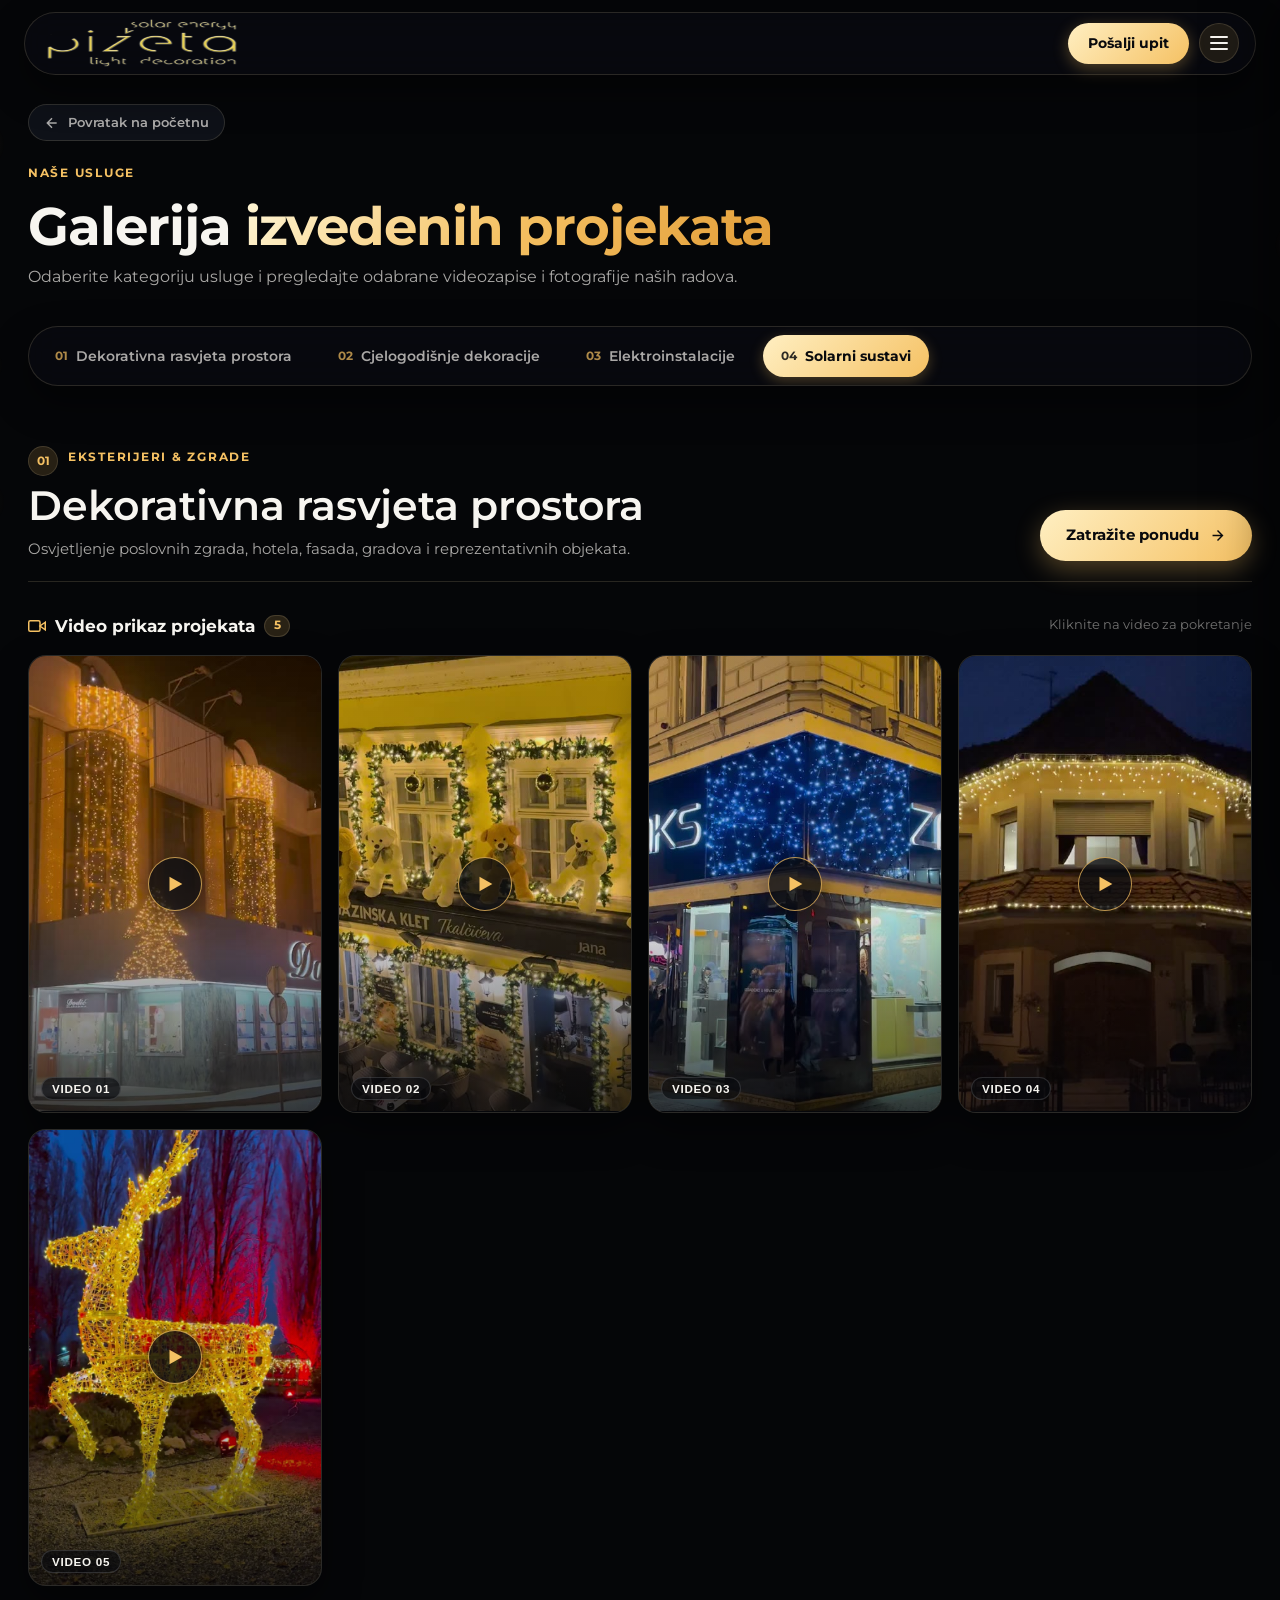
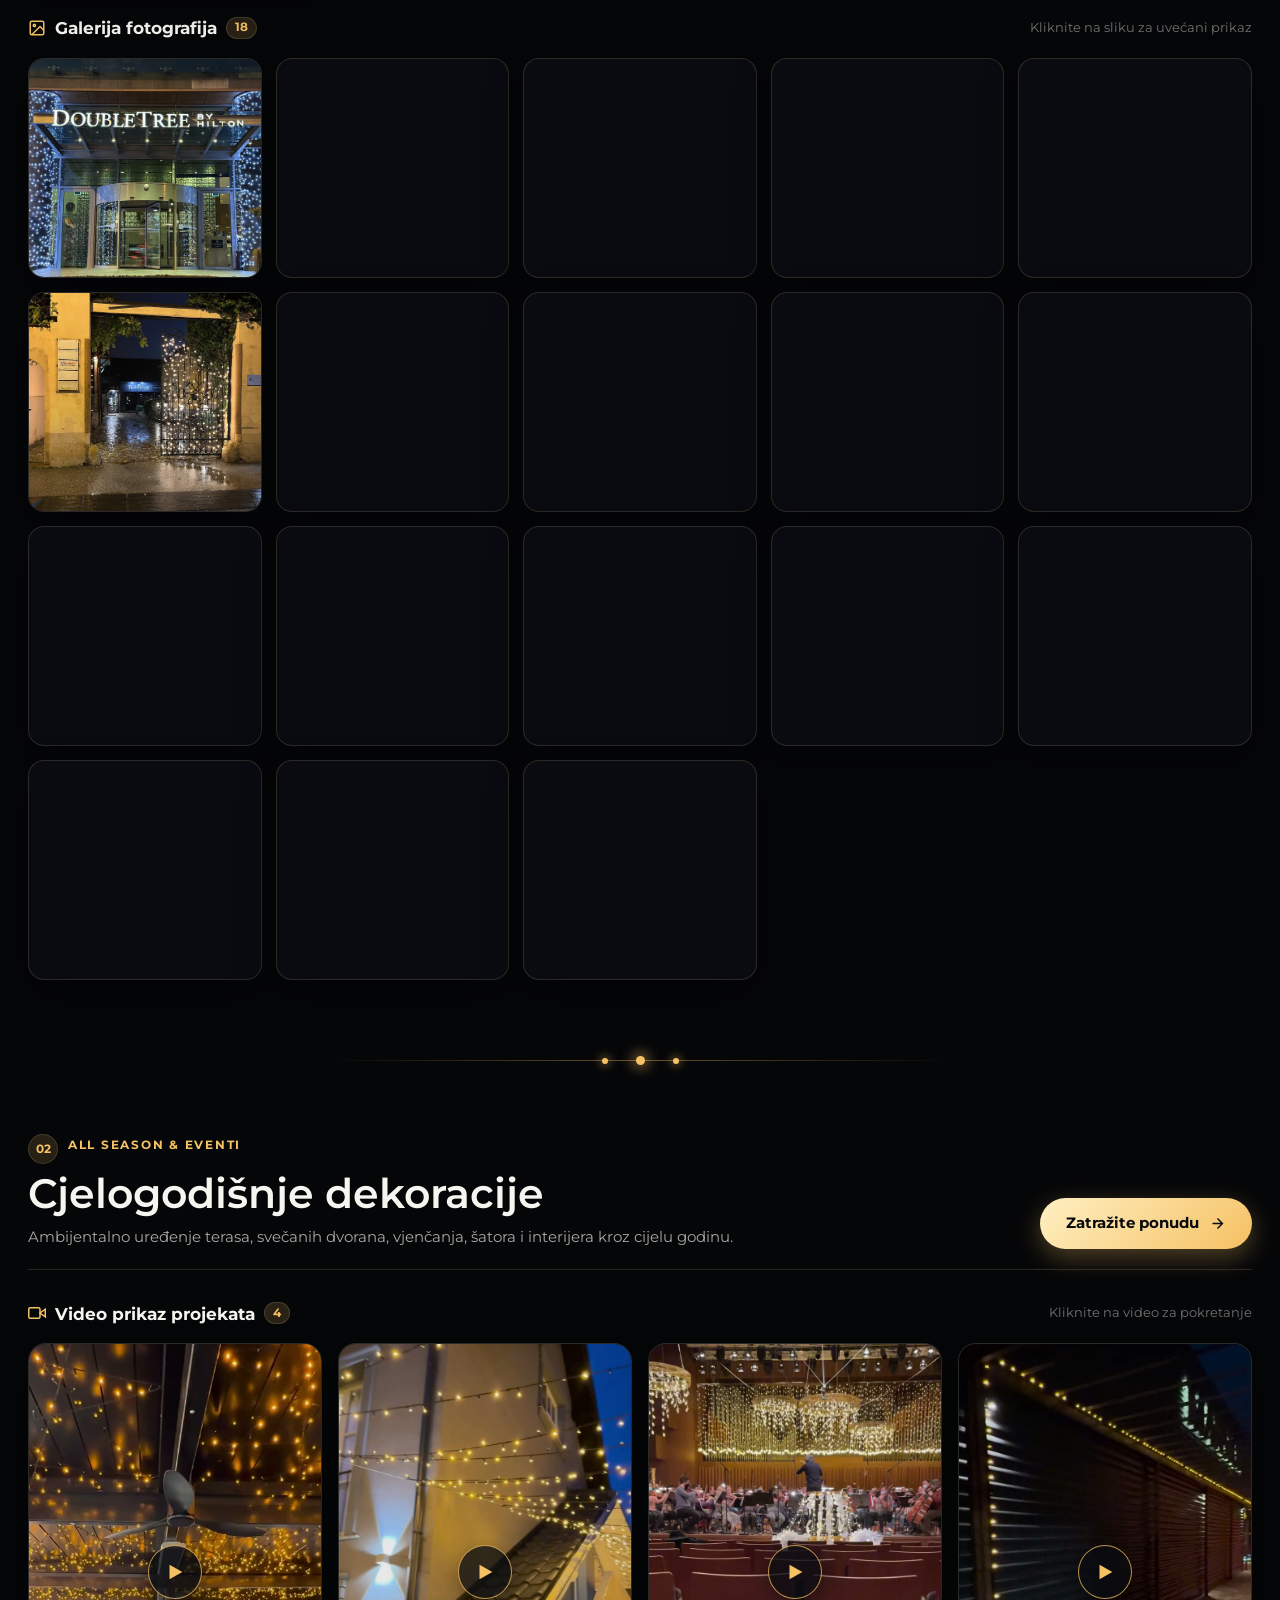
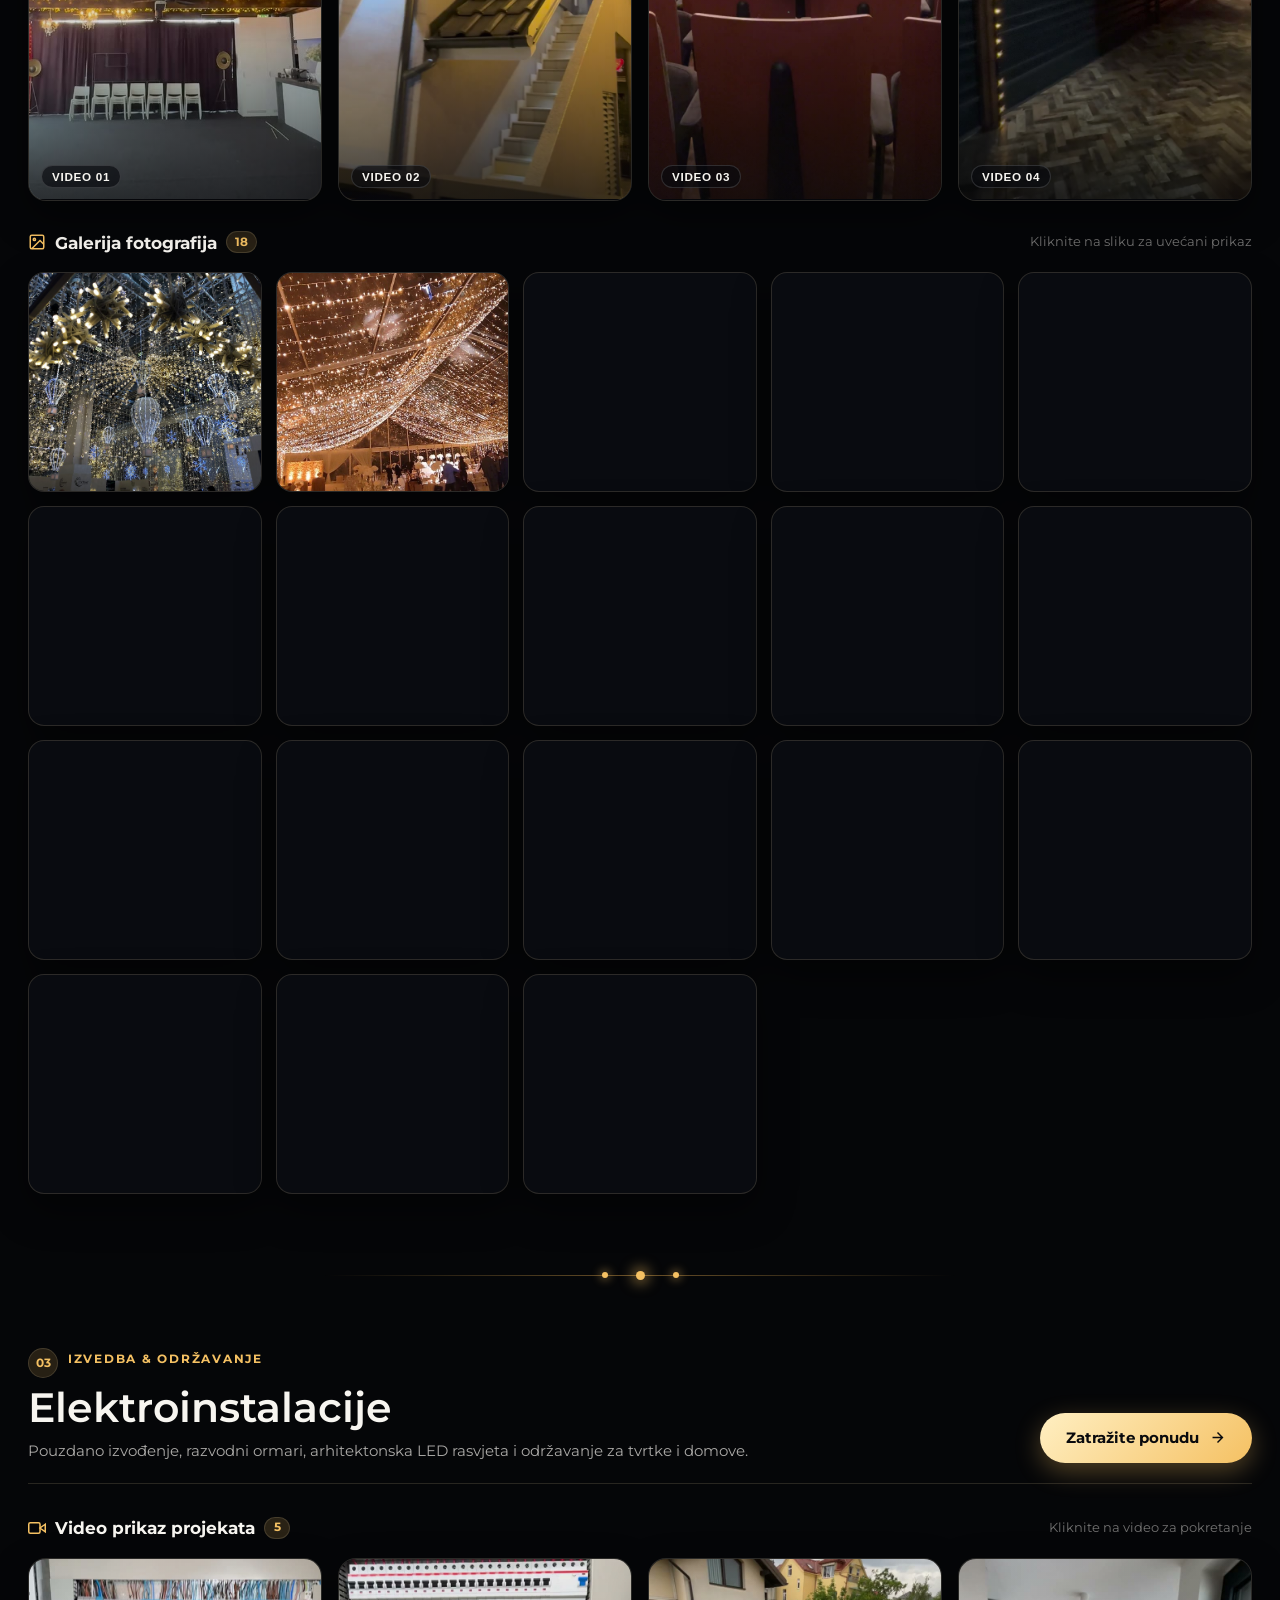
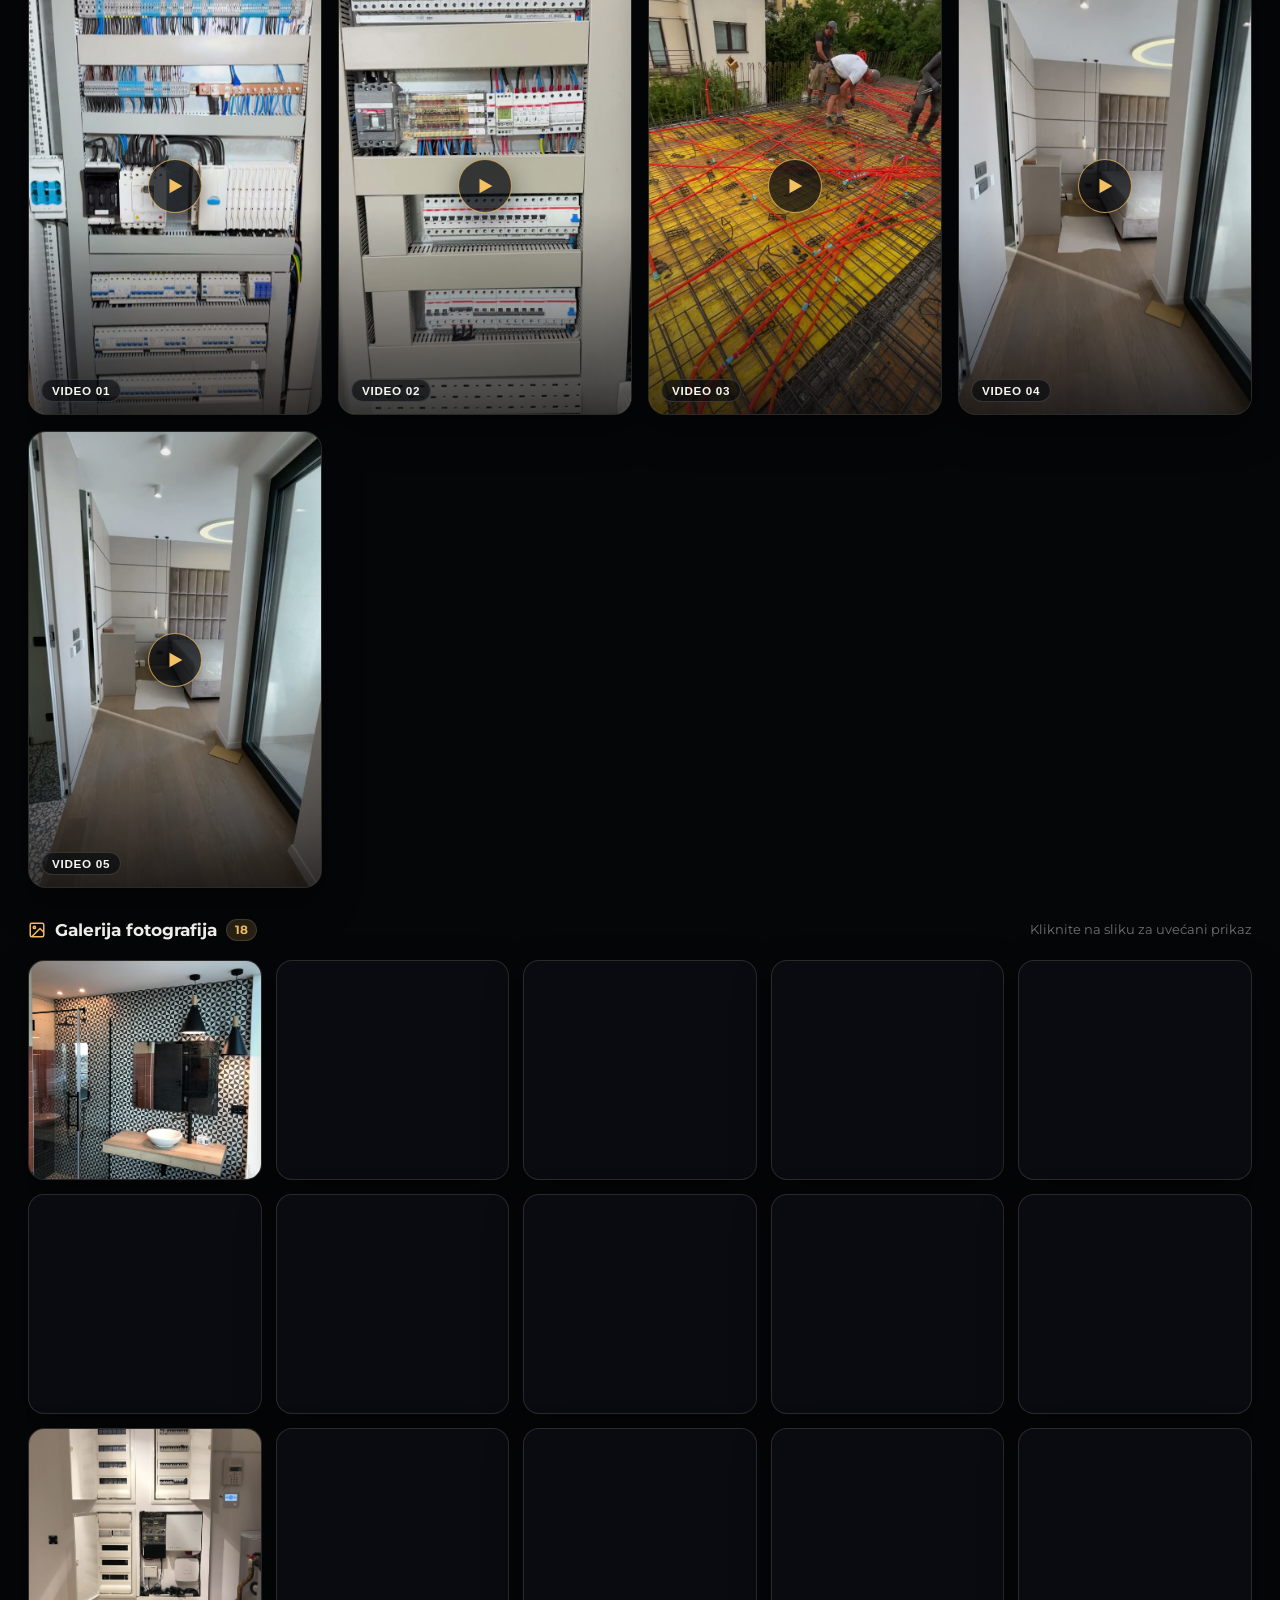
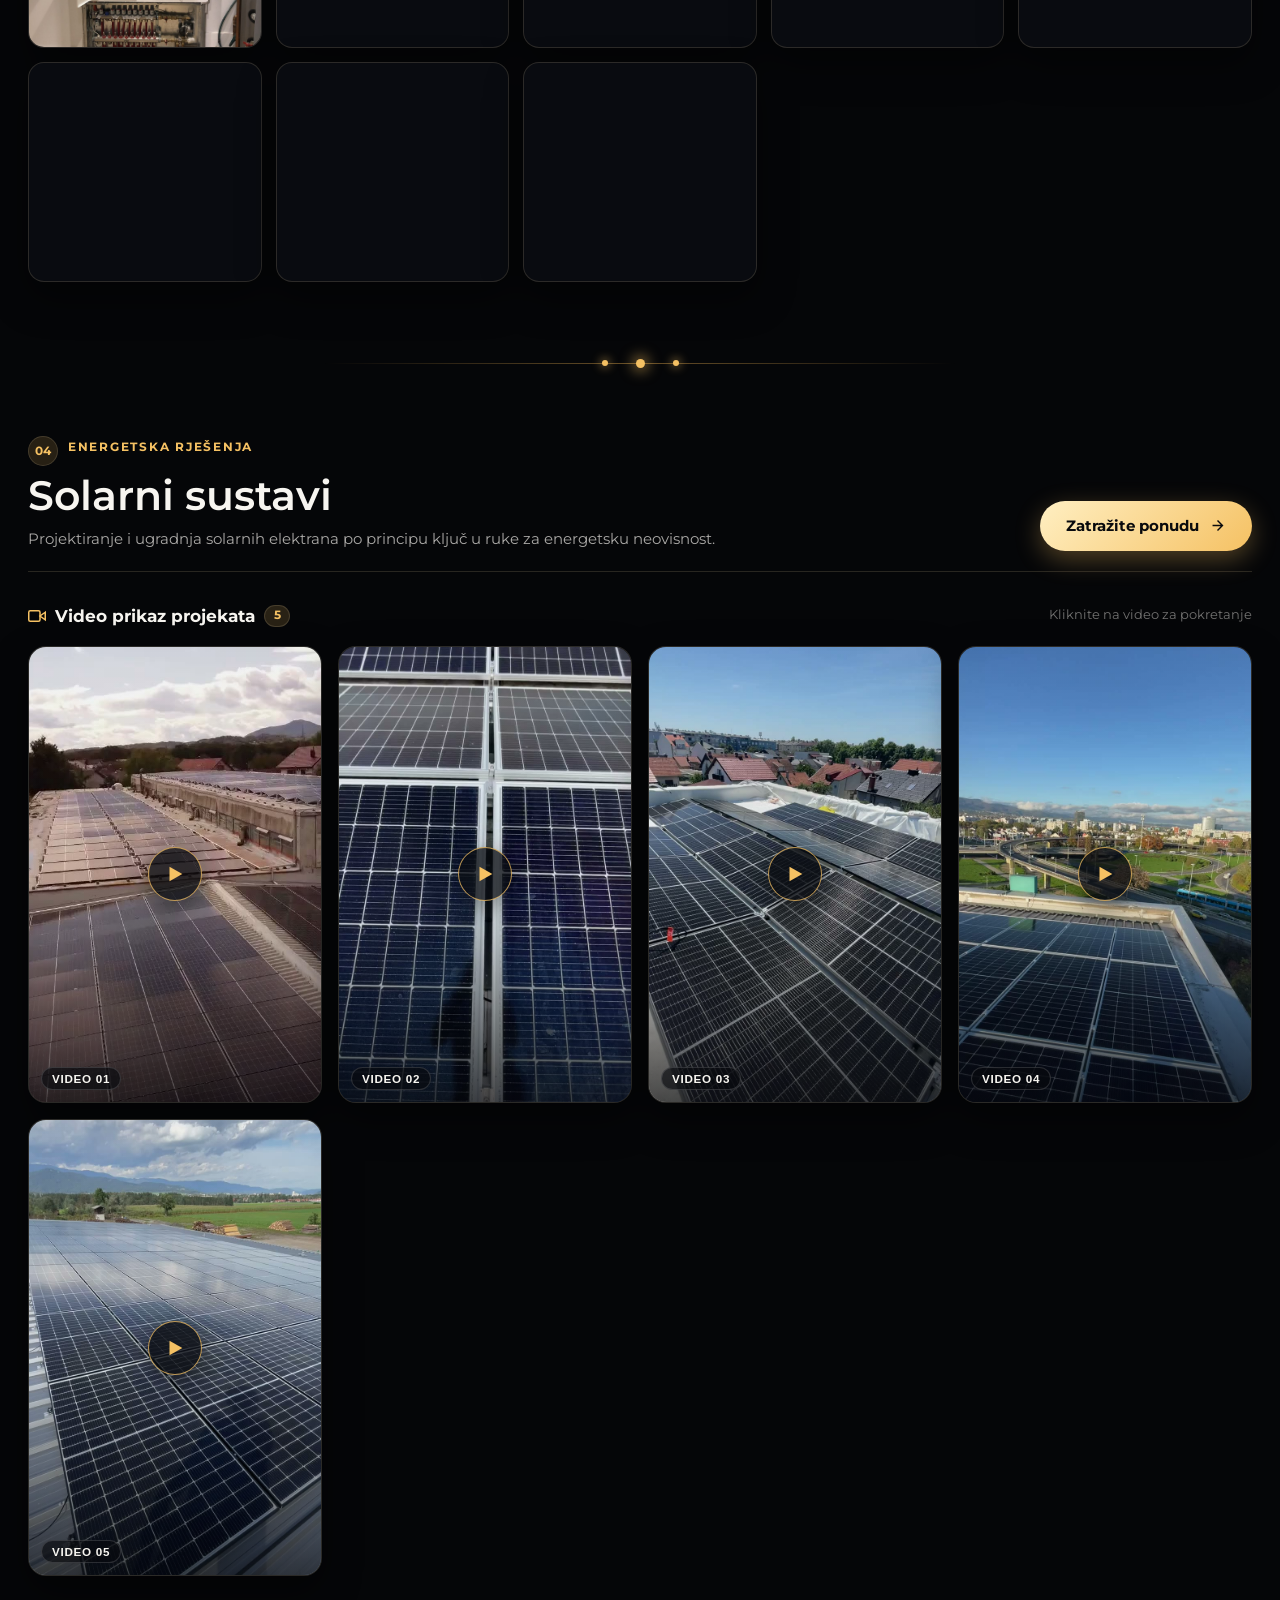
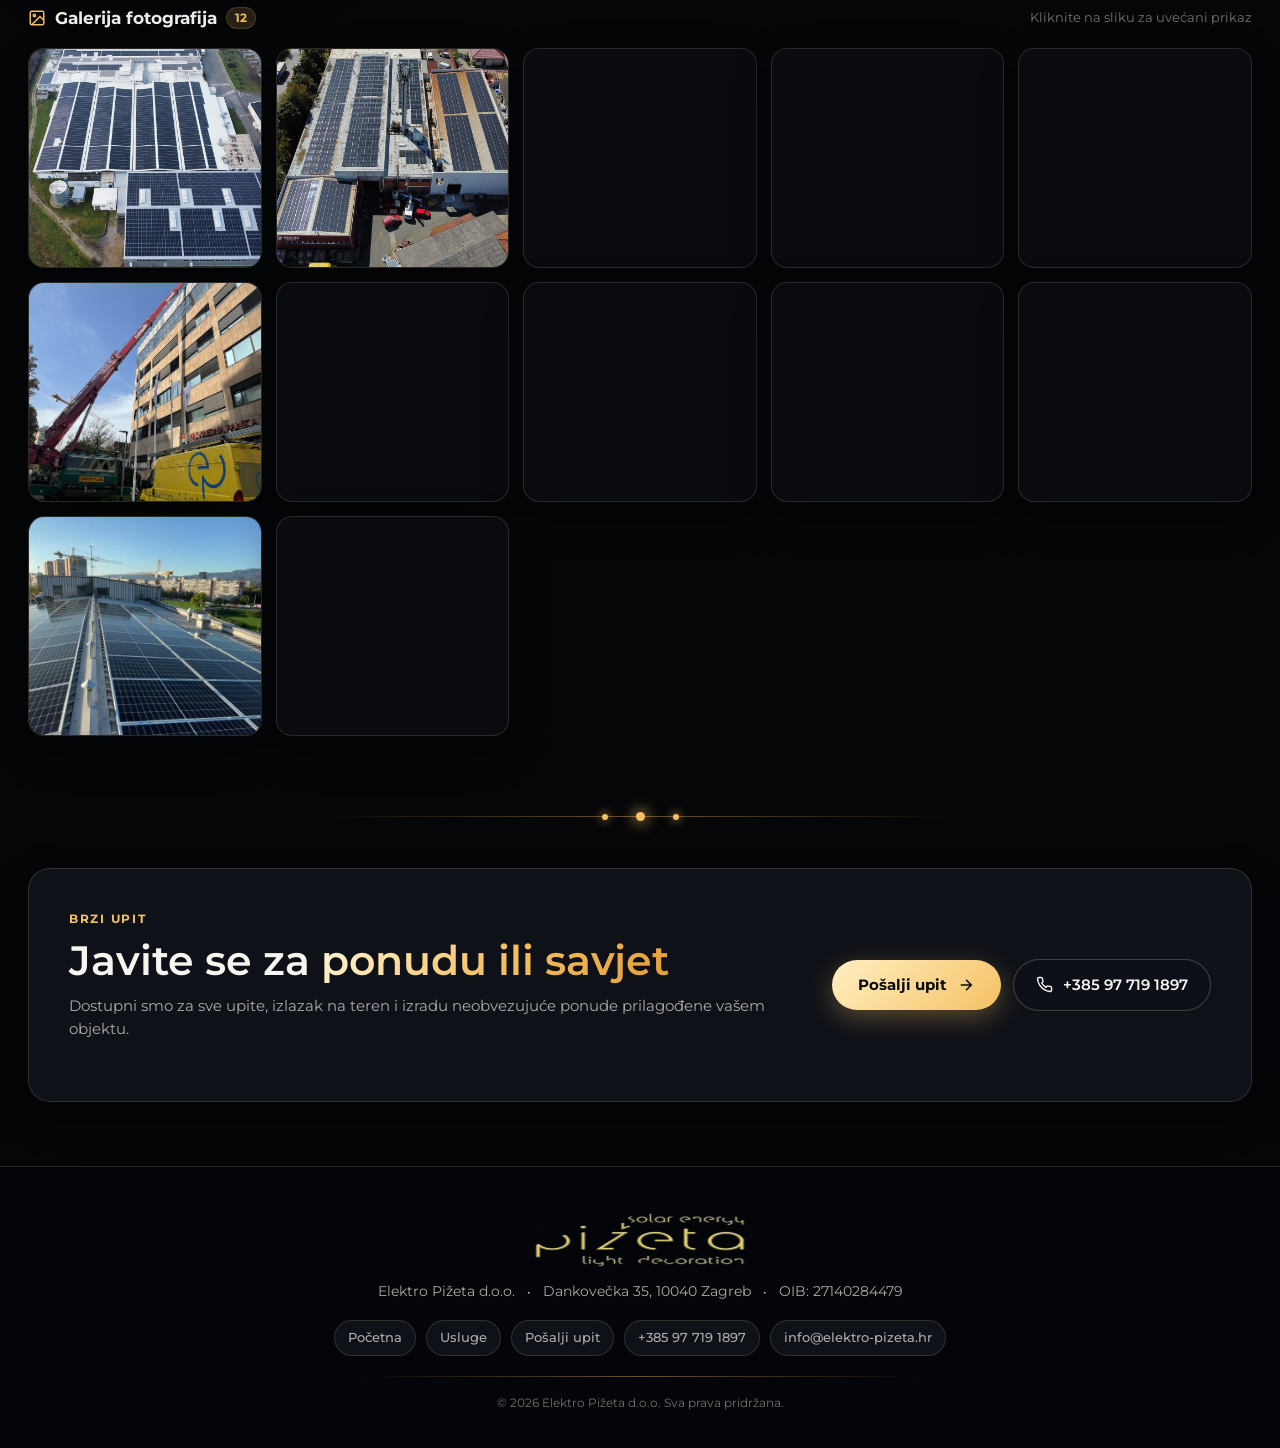
==== usluge.html @ f832dea5 "Add Usluge subpage with curated videos and photo galleries for all 4 service categories" ====
<!DOCTYPE html>
<html lang="hr" data-theme="dark">
<head>
  <meta charset="UTF-8" />
  <meta name="viewport" content="width=device-width, initial-scale=1.0, viewport-fit=cover" />
  <title>Naše usluge i galerija radova — Elektro Pižeta</title>
  <meta name="description" content="Pogledajte galeriju fotografija i videozapisa naših usluga: dekorativna rasvjeta prostora, cjelogodišnje dekoracije, elektroinstalacije i solarni sustavi." />
  <link rel="icon" type="image/png" href="assets/images/favicon.png" />

  <!-- Google Fonts: Montserrat -->
  <link rel="preconnect" href="https://fonts.googleapis.com" />
  <link rel="preconnect" href="https://fonts.gstatic.com" crossorigin />
  <link href="https://fonts.googleapis.com/css2?family=Montserrat:ital,wght@0,300..800;1,300..800&display=swap" rel="stylesheet" />

  <script>
    (function () {
      try {
        var savedTheme = localStorage.getItem('ep_theme');
        if (savedTheme === 'light' || savedTheme === 'dark') {
          document.documentElement.setAttribute('data-theme', savedTheme);
        }
        var savedLang = localStorage.getItem('ep_lang');
        if (savedLang === 'en' || savedLang === 'hr') {
          document.documentElement.setAttribute('lang', savedLang);
        }
      } catch (e) {}
    })();
  </script>

  <link rel="stylesheet" href="styles.css" />
</head>
<body class="subpage-usluge">
  <canvas id="ambient-lights-canvas" aria-hidden="true"></canvas>

  <!-- Navigation Header -->
  <header class="site-header" id="top">
    <div class="header-inner">
      <a href="index.html" class="brand-logo" aria-label="Elektro Pižeta Početna">
        <img src="assets/images/logo-light.png" alt="Elektro Pižeta" decoding="async" />
      </a>

      <div class="header-actions">
        <a href="index.html#upit" class="nav-cta" data-i18n="nav.cta">Pošalji upit</a>

        <button
          type="button"
          class="hamburger-btn"
          id="hamburger-btn"
          aria-label="Otvori izbornik"
          aria-expanded="false"
          aria-controls="nav-drawer"
        >
          <span class="hamburger-box">
            <span class="hamburger-line line-1"></span>
            <span class="hamburger-line line-2"></span>
            <span class="hamburger-line line-3"></span>
          </span>
        </button>
      </div>
    </div>
  </header>

  <!-- Hamburger Izbornik -->
  <div class="nav-drawer-backdrop" id="nav-drawer-backdrop" hidden></div>
  <aside class="nav-drawer" id="nav-drawer" aria-label="Glavni izbornik" aria-hidden="true">
    <div class="nav-drawer-header">
      <a href="index.html" class="brand-logo" data-close-drawer>
        <img src="assets/images/logo-light.png" alt="Elektro Pižeta" decoding="async" />
      </a>
      <button type="button" class="nav-drawer-close" id="nav-drawer-close" aria-label="Zatvori izbornik">
        <svg width="20" height="20" viewBox="0 0 24 24" fill="none" stroke="currentColor" stroke-width="2.2">
          <line x1="18" y1="6" x2="6" y2="18" />
          <line x1="6" y1="6" x2="18" y2="18" />
        </svg>
      </button>
    </div>

    <div class="nav-drawer-body">
      <div class="drawer-settings-group">
        <div class="drawer-setting-row">
          <span class="drawer-setting-label" data-i18n="drawer.theme">Tema</span>
          <div class="drawer-segmented" id="drawer-theme-switch" role="group" aria-label="Odabir teme">
            <button type="button" class="seg-btn" data-mode="dark" data-i18n="drawer.dark">Tamni</button>
            <button type="button" class="seg-btn" data-mode="light" data-i18n="drawer.light">Svijetli</button>
          </div>
        </div>

        <div class="drawer-setting-row">
          <span class="drawer-setting-label" data-i18n="drawer.lang">Jezik</span>
          <div class="drawer-segmented" id="drawer-lang-switch" role="group" aria-label="Odabir jezika">
            <button type="button" class="seg-btn active" data-lang-btn="hr">HR</button>
            <button type="button" class="seg-btn" data-lang-btn="en">EN</button>
          </div>
        </div>
      </div>

      <div class="drawer-section">
        <span class="drawer-eyebrow" data-i18n="drawer.sections">Sekcije</span>
        <nav class="drawer-nav-list" aria-label="Izbornik sekcija">
          <a href="index.html" class="drawer-nav-item" data-close-drawer>
            <span data-i18n="nav.home">Početna</span>
            <svg width="16" height="16" viewBox="0 0 24 24" fill="none" stroke="currentColor" stroke-width="2"><path d="M9 18l6-6-6-6"/></svg>
          </a>
          <a href="#dekorativna" class="drawer-nav-item" data-close-drawer>
            <span data-i18n="s1.title">Dekorativna rasvjeta prostora</span>
            <svg width="16" height="16" viewBox="0 0 24 24" fill="none" stroke="currentColor" stroke-width="2"><path d="M9 18l6-6-6-6"/></svg>
          </a>
          <a href="#cjelogodisnje" class="drawer-nav-item" data-close-drawer>
            <span data-i18n="s3.title">Cjelogodišnje dekoracije</span>
            <svg width="16" height="16" viewBox="0 0 24 24" fill="none" stroke="currentColor" stroke-width="2"><path d="M9 18l6-6-6-6"/></svg>
          </a>
          <a href="#elektroinstalacije" class="drawer-nav-item" data-close-drawer>
            <span data-i18n="s4.title">Elektroinstalacije</span>
            <svg width="16" height="16" viewBox="0 0 24 24" fill="none" stroke="currentColor" stroke-width="2"><path d="M9 18l6-6-6-6"/></svg>
          </a>
          <a href="#solari" class="drawer-nav-item" data-close-drawer>
            <span data-i18n="s5.title">Solarni sustavi</span>
            <svg width="16" height="16" viewBox="0 0 24 24" fill="none" stroke="currentColor" stroke-width="2"><path d="M9 18l6-6-6-6"/></svg>
          </a>
          <a href="index.html#kontakt" class="drawer-nav-item" data-close-drawer>
            <span data-i18n="nav.contact">Kontakt</span>
            <svg width="16" height="16" viewBox="0 0 24 24" fill="none" stroke="currentColor" stroke-width="2"><path d="M9 18l6-6-6-6"/></svg>
          </a>
          <a href="index.html#upit" class="drawer-nav-item drawer-nav-highlight" data-close-drawer>
            <span data-i18n="nav.cta">Pošalji upit</span>
            <svg width="16" height="16" viewBox="0 0 24 24" fill="none" stroke="currentColor" stroke-width="2"><path d="M5 12h14M12 5l7 7-7 7"/></svg>
          </a>
        </nav>
      </div>

      <div class="drawer-section drawer-contact-block">
        <span class="drawer-eyebrow" data-i18n="nav.contact">Kontakt</span>
        <a href="tel:+385977191897" class="drawer-contact-link">
          <svg width="17" height="17" viewBox="0 0 24 24" fill="none" stroke="currentColor" stroke-width="2">
            <path d="M22 16.92v3a2 2 0 0 1-2.18 2 19.79 19.79 0 0 1-8.63-3.07 19.5 19.5 0 0 1-6-6 19.79 19.79 0 0 1-3.07-8.67A2 2 0 0 1 4.11 2h3a2 2 0 0 1 2 1.72 12.84 12.84 0 0 0 .7 2.81 2 2 0 0 1-.45 2.11L8.09 9.91a16 16 0 0 0 6 6l1.27-1.27a2 2 0 0 1 2.11-.45 12.84 12.84 0 0 0 2.81.7A2 2 0 0 1 22 16.92z" />
          </svg>
          <span>+385 97 719 1897</span>
        </a>
        <a href="mailto:info@elektro-pizeta.hr" class="drawer-contact-link">
          <svg width="17" height="17" viewBox="0 0 24 24" fill="none" stroke="currentColor" stroke-width="2">
            <rect x="2" y="4" width="20" height="16" rx="3" />
            <path d="m22 7-8.97 5.7a1.94 1.94 0 0 1-2.06 0L2 7" />
          </svg>
          <span>info@elektro-pizeta.hr</span>
        </a>
        <a href="https://maps.google.com/?q=Dankovečka+35,+10040+Zagreb" target="_blank" rel="noopener noreferrer" class="drawer-contact-link">
          <svg width="17" height="17" viewBox="0 0 24 24" fill="none" stroke="currentColor" stroke-width="2">
            <path d="M20 10c0 6-8 12-8 12s-8-6-8-12a8 8 0 0 1 16 0Z" />
            <circle cx="12" cy="10" r="3" />
          </svg>
          <span>Dankovečka 35, 10040 Zagreb</span>
        </a>
      </div>
    </div>
  </aside>

  <main>
    <!-- Uvodni Hero na podstranici Usluge + Brza navigacija po kategorijama -->
    <section class="usluge-hero-section">
      <div class="section-container">
        <a href="index.html#galerija" class="back-home-pill">
          <svg width="16" height="16" viewBox="0 0 24 24" fill="none" stroke="currentColor" stroke-width="2.2"><path d="M19 12H5M12 19l-7-7 7-7"/></svg>
          <span data-i18n="usluge.backHome">Povratak na početnu</span>
        </a>

        <div class="usluge-hero-copy">
          <span class="eyebrow-gold" data-i18n="services.eyebrow">Naše usluge</span>
          <h1 class="usluge-hero-title" data-i18n-html="usluge.heroTitle">Galerija <span class="gold-gradient-text">izvedenih projekata</span></h1>
          <p class="usluge-hero-subtitle" data-i18n="usluge.heroSubtitle">Odaberite kategoriju usluge i pregledajte odabrane videozapise i fotografije naših radova.</p>
        </div>
      </div>
    </section>

    <!-- Sticky traka s 4 kategorije usluga -->
    <div class="usluge-sticky-nav-wrap" id="usluge-sticky-nav">
      <div class="section-container">
        <nav class="usluge-category-tabs" aria-label="Kategorije usluga">
          <a href="#dekorativna" class="usluge-cat-tab active" data-cat-tab="dekorativna">
            <span class="tab-num">01</span>
            <span data-i18n="s1.title">Dekorativna rasvjeta prostora</span>
          </a>
          <a href="#cjelogodisnje" class="usluge-cat-tab" data-cat-tab="cjelogodisnje">
            <span class="tab-num">02</span>
            <span data-i18n="s3.title">Cjelogodišnje dekoracije</span>
          </a>
          <a href="#elektroinstalacije" class="usluge-cat-tab" data-cat-tab="elektroinstalacije">
            <span class="tab-num">03</span>
            <span data-i18n="s4.title">Elektroinstalacije</span>
          </a>
          <a href="#solari" class="usluge-cat-tab" data-cat-tab="solari">
            <span class="tab-num">04</span>
            <span data-i18n="s5.title">Solarni sustavi</span>
          </a>
        </nav>
      </div>
    </div>

    
    <!-- KATEGORIJA 01: Dekorativna rasvjeta prostora -->
    <section class="service-category-section" id="dekorativna" data-category-section="dekorativna">
      <div class="section-container">
        <div class="service-cat-header">
          <div class="service-cat-title-wrap">
            <div class="service-cat-eyebrow-row">
              <span class="service-cat-num">01</span>
              <span class="eyebrow-gold" data-i18n="s1.tag">Eksterijeri & Zgrade</span>
            </div>
            <h2 class="section-heading" data-i18n="s1.title">Dekorativna rasvjeta prostora</h2>
            <p class="service-cat-desc" data-i18n="s1.desc">Osvjetljenje poslovnih zgrada, hotela, fasada, gradskih trgova, obiteljskih vila i reprezentativnih objekata.</p>
          </div>
          <div class="service-cat-actions">
            <a href="index.html?usluga=dekorativna#upit" class="btn-primary service-quote-btn">
              <span data-i18n="usluge.quoteBtn">Zatražite ponudu</span>
              <svg width="17" height="17" viewBox="0 0 24 24" fill="none" stroke="currentColor" stroke-width="2"><path d="M5 12h14M12 5l7 7-7 7"/></svg>
            </a>
          </div>
        </div>

        <!-- Video sekcija (5 videa) -->
        <div class="service-media-block">
          <div class="service-media-subhead">
            <h3 class="service-media-subtitle">
              <svg width="18" height="18" viewBox="0 0 24 24" fill="none" stroke="currentColor" stroke-width="2"><polygon points="23 7 16 12 23 17 23 7"/><rect x="1" y="5" width="15" height="14" rx="2" ry="2"/></svg>
              <span data-i18n="usluge.videosHeading">Video prikaz projekata</span>
              <span class="media-count-badge">5</span>
            </h3>
            <span class="service-media-hint" data-i18n="usluge.videoHint">Kliknite na video za pokretanje</span>
          </div>
          <div class="service-videos-grid">
            
            <div class="service-video-card vid-landscape" data-video-card>
              <video
                class="service-video-el"
                src="assets/usluge/dekorativna/vid-1.mp4"
                poster="assets/usluge/dekorativna/vid-1-poster.jpg"
                playsinline
                webkit-playsinline
                muted
                loop
                preload="none"
              ></video>
              <button type="button" class="service-video-overlay" aria-label="Pokreni ili pauziraj video">
                <span class="service-video-play-badge">
                  <svg class="icon-play" width="22" height="22" viewBox="0 0 24 24" fill="currentColor"><polygon points="6 4 20 12 6 20 6 4"/></svg>
                  <svg class="icon-pause" width="20" height="20" viewBox="0 0 24 24" fill="currentColor" style="display:none;"><rect x="6" y="4" width="4" height="16" rx="1"/><rect x="14" y="4" width="4" height="16" rx="1"/></svg>
                </span>
                <span class="service-video-Tag">Video 01</span>
              </button>
            </div>
            <div class="service-video-card vid-landscape" data-video-card>
              <video
                class="service-video-el"
                src="assets/usluge/dekorativna/vid-2.mp4"
                poster="assets/usluge/dekorativna/vid-2-poster.jpg"
                playsinline
                webkit-playsinline
                muted
                loop
                preload="none"
              ></video>
              <button type="button" class="service-video-overlay" aria-label="Pokreni ili pauziraj video">
                <span class="service-video-play-badge">
                  <svg class="icon-play" width="22" height="22" viewBox="0 0 24 24" fill="currentColor"><polygon points="6 4 20 12 6 20 6 4"/></svg>
                  <svg class="icon-pause" width="20" height="20" viewBox="0 0 24 24" fill="currentColor" style="display:none;"><rect x="6" y="4" width="4" height="16" rx="1"/><rect x="14" y="4" width="4" height="16" rx="1"/></svg>
                </span>
                <span class="service-video-Tag">Video 02</span>
              </button>
            </div>
            <div class="service-video-card vid-landscape" data-video-card>
              <video
                class="service-video-el"
                src="assets/usluge/dekorativna/vid-3.mp4"
                poster="assets/usluge/dekorativna/vid-3-poster.jpg"
                playsinline
                webkit-playsinline
                muted
                loop
                preload="none"
              ></video>
              <button type="button" class="service-video-overlay" aria-label="Pokreni ili pauziraj video">
                <span class="service-video-play-badge">
                  <svg class="icon-play" width="22" height="22" viewBox="0 0 24 24" fill="currentColor"><polygon points="6 4 20 12 6 20 6 4"/></svg>
                  <svg class="icon-pause" width="20" height="20" viewBox="0 0 24 24" fill="currentColor" style="display:none;"><rect x="6" y="4" width="4" height="16" rx="1"/><rect x="14" y="4" width="4" height="16" rx="1"/></svg>
                </span>
                <span class="service-video-Tag">Video 03</span>
              </button>
            </div>
            <div class="service-video-card vid-landscape" data-video-card>
              <video
                class="service-video-el"
                src="assets/usluge/dekorativna/vid-4.mp4"
                poster="assets/usluge/dekorativna/vid-4-poster.jpg"
                playsinline
                webkit-playsinline
                muted
                loop
                preload="none"
              ></video>
              <button type="button" class="service-video-overlay" aria-label="Pokreni ili pauziraj video">
                <span class="service-video-play-badge">
                  <svg class="icon-play" width="22" height="22" viewBox="0 0 24 24" fill="currentColor"><polygon points="6 4 20 12 6 20 6 4"/></svg>
                  <svg class="icon-pause" width="20" height="20" viewBox="0 0 24 24" fill="currentColor" style="display:none;"><rect x="6" y="4" width="4" height="16" rx="1"/><rect x="14" y="4" width="4" height="16" rx="1"/></svg>
                </span>
                <span class="service-video-Tag">Video 04</span>
              </button>
            </div>
            <div class="service-video-card vid-portrait" data-video-card>
              <video
                class="service-video-el"
                src="assets/usluge/dekorativna/vid-5.mp4"
                poster="assets/usluge/dekorativna/vid-5-poster.jpg"
                playsinline
                webkit-playsinline
                muted
                loop
                preload="none"
              ></video>
              <button type="button" class="service-video-overlay" aria-label="Pokreni ili pauziraj video">
                <span class="service-video-play-badge">
                  <svg class="icon-play" width="22" height="22" viewBox="0 0 24 24" fill="currentColor"><polygon points="6 4 20 12 6 20 6 4"/></svg>
                  <svg class="icon-pause" width="20" height="20" viewBox="0 0 24 24" fill="currentColor" style="display:none;"><rect x="6" y="4" width="4" height="16" rx="1"/><rect x="14" y="4" width="4" height="16" rx="1"/></svg>
                </span>
                <span class="service-video-Tag">Video 05</span>
              </button>
            </div>
          </div>
        </div>

        <!-- Foto galerija (18 slika) -->
        <div class="service-media-block">
          <div class="service-media-subhead">
            <h3 class="service-media-subtitle">
              <svg width="18" height="18" viewBox="0 0 24 24" fill="none" stroke="currentColor" stroke-width="2"><rect x="3" y="3" width="18" height="18" rx="2" ry="2"/><circle cx="8.5" cy="8.5" r="1.5"/><polyline points="21 15 16 10 5 21"/></svg>
              <span data-i18n="usluge.photosHeading">Galerija fotografija</span>
              <span class="media-count-badge">18</span>
            </h3>
            <span class="service-media-hint" data-i18n="usluge.photoHint">Kliknite na sliku za uvećani prikaz</span>
          </div>
          <div class="service-photos-grid">
            
            <button
              type="button"
              class="service-photo-card photo-landscape"
              data-lightbox-src="assets/usluge/dekorativna/img-1.jpg"
              data-lightbox-group="dekorativna"
              data-lightbox-index="0"
              aria-label="Dekorativna rasvjeta prostora — Fotografija 1"
            >
              <img src="assets/usluge/dekorativna/img-1.jpg" alt="Dekorativna rasvjeta prostora — projekt 1" loading="lazy" decoding="async" />
              <span class="service-photo-zoom" aria-hidden="true">
                <svg width="18" height="18" viewBox="0 0 24 24" fill="none" stroke="currentColor" stroke-width="2">
                  <circle cx="11" cy="11" r="8"/><line x1="21" y1="21" x2="16.65" y2="16.65"/>
                  <line x1="11" y1="8" x2="11" y2="14"/><line x1="8" y1="11" x2="14" y2="11"/>
                </svg>
              </span>
            </button>
            <button
              type="button"
              class="service-photo-card photo-landscape"
              data-lightbox-src="assets/usluge/dekorativna/img-2.jpg"
              data-lightbox-group="dekorativna"
              data-lightbox-index="1"
              aria-label="Dekorativna rasvjeta prostora — Fotografija 2"
            >
              <img src="assets/usluge/dekorativna/img-2.jpg" alt="Dekorativna rasvjeta prostora — projekt 2" loading="lazy" decoding="async" />
              <span class="service-photo-zoom" aria-hidden="true">
                <svg width="18" height="18" viewBox="0 0 24 24" fill="none" stroke="currentColor" stroke-width="2">
                  <circle cx="11" cy="11" r="8"/><line x1="21" y1="21" x2="16.65" y2="16.65"/>
                  <line x1="11" y1="8" x2="11" y2="14"/><line x1="8" y1="11" x2="14" y2="11"/>
                </svg>
              </span>
            </button>
            <button
              type="button"
              class="service-photo-card photo-portrait"
              data-lightbox-src="assets/usluge/dekorativna/img-3.jpg"
              data-lightbox-group="dekorativna"
              data-lightbox-index="2"
              aria-label="Dekorativna rasvjeta prostora — Fotografija 3"
            >
              <img src="assets/usluge/dekorativna/img-3.jpg" alt="Dekorativna rasvjeta prostora — projekt 3" loading="lazy" decoding="async" />
              <span class="service-photo-zoom" aria-hidden="true">
                <svg width="18" height="18" viewBox="0 0 24 24" fill="none" stroke="currentColor" stroke-width="2">
                  <circle cx="11" cy="11" r="8"/><line x1="21" y1="21" x2="16.65" y2="16.65"/>
                  <line x1="11" y1="8" x2="11" y2="14"/><line x1="8" y1="11" x2="14" y2="11"/>
                </svg>
              </span>
            </button>
            <button
              type="button"
              class="service-photo-card photo-landscape"
              data-lightbox-src="assets/usluge/dekorativna/img-4.jpg"
              data-lightbox-group="dekorativna"
              data-lightbox-index="3"
              aria-label="Dekorativna rasvjeta prostora — Fotografija 4"
            >
              <img src="assets/usluge/dekorativna/img-4.jpg" alt="Dekorativna rasvjeta prostora — projekt 4" loading="lazy" decoding="async" />
              <span class="service-photo-zoom" aria-hidden="true">
                <svg width="18" height="18" viewBox="0 0 24 24" fill="none" stroke="currentColor" stroke-width="2">
                  <circle cx="11" cy="11" r="8"/><line x1="21" y1="21" x2="16.65" y2="16.65"/>
                  <line x1="11" y1="8" x2="11" y2="14"/><line x1="8" y1="11" x2="14" y2="11"/>
                </svg>
              </span>
            </button>
            <button
              type="button"
              class="service-photo-card photo-portrait"
              data-lightbox-src="assets/usluge/dekorativna/img-5.jpg"
              data-lightbox-group="dekorativna"
              data-lightbox-index="4"
              aria-label="Dekorativna rasvjeta prostora — Fotografija 5"
            >
              <img src="assets/usluge/dekorativna/img-5.jpg" alt="Dekorativna rasvjeta prostora — projekt 5" loading="lazy" decoding="async" />
              <span class="service-photo-zoom" aria-hidden="true">
                <svg width="18" height="18" viewBox="0 0 24 24" fill="none" stroke="currentColor" stroke-width="2">
                  <circle cx="11" cy="11" r="8"/><line x1="21" y1="21" x2="16.65" y2="16.65"/>
                  <line x1="11" y1="8" x2="11" y2="14"/><line x1="8" y1="11" x2="14" y2="11"/>
                </svg>
              </span>
            </button>
            <button
              type="button"
              class="service-photo-card photo-landscape"
              data-lightbox-src="assets/usluge/dekorativna/img-6.jpg"
              data-lightbox-group="dekorativna"
              data-lightbox-index="5"
              aria-label="Dekorativna rasvjeta prostora — Fotografija 6"
            >
              <img src="assets/usluge/dekorativna/img-6.jpg" alt="Dekorativna rasvjeta prostora — projekt 6" loading="lazy" decoding="async" />
              <span class="service-photo-zoom" aria-hidden="true">
                <svg width="18" height="18" viewBox="0 0 24 24" fill="none" stroke="currentColor" stroke-width="2">
                  <circle cx="11" cy="11" r="8"/><line x1="21" y1="21" x2="16.65" y2="16.65"/>
                  <line x1="11" y1="8" x2="11" y2="14"/><line x1="8" y1="11" x2="14" y2="11"/>
                </svg>
              </span>
            </button>
            <button
              type="button"
              class="service-photo-card photo-portrait"
              data-lightbox-src="assets/usluge/dekorativna/img-7.jpg"
              data-lightbox-group="dekorativna"
              data-lightbox-index="6"
              aria-label="Dekorativna rasvjeta prostora — Fotografija 7"
            >
              <img src="assets/usluge/dekorativna/img-7.jpg" alt="Dekorativna rasvjeta prostora — projekt 7" loading="lazy" decoding="async" />
              <span class="service-photo-zoom" aria-hidden="true">
                <svg width="18" height="18" viewBox="0 0 24 24" fill="none" stroke="currentColor" stroke-width="2">
                  <circle cx="11" cy="11" r="8"/><line x1="21" y1="21" x2="16.65" y2="16.65"/>
                  <line x1="11" y1="8" x2="11" y2="14"/><line x1="8" y1="11" x2="14" y2="11"/>
                </svg>
              </span>
            </button>
            <button
              type="button"
              class="service-photo-card photo-landscape"
              data-lightbox-src="assets/usluge/dekorativna/img-8.jpg"
              data-lightbox-group="dekorativna"
              data-lightbox-index="7"
              aria-label="Dekorativna rasvjeta prostora — Fotografija 8"
            >
              <img src="assets/usluge/dekorativna/img-8.jpg" alt="Dekorativna rasvjeta prostora — projekt 8" loading="lazy" decoding="async" />
              <span class="service-photo-zoom" aria-hidden="true">
                <svg width="18" height="18" viewBox="0 0 24 24" fill="none" stroke="currentColor" stroke-width="2">
                  <circle cx="11" cy="11" r="8"/><line x1="21" y1="21" x2="16.65" y2="16.65"/>
                  <line x1="11" y1="8" x2="11" y2="14"/><line x1="8" y1="11" x2="14" y2="11"/>
                </svg>
              </span>
            </button>
            <button
              type="button"
              class="service-photo-card photo-portrait"
              data-lightbox-src="assets/usluge/dekorativna/img-9.jpg"
              data-lightbox-group="dekorativna"
              data-lightbox-index="8"
              aria-label="Dekorativna rasvjeta prostora — Fotografija 9"
            >
              <img src="assets/usluge/dekorativna/img-9.jpg" alt="Dekorativna rasvjeta prostora — projekt 9" loading="lazy" decoding="async" />
              <span class="service-photo-zoom" aria-hidden="true">
                <svg width="18" height="18" viewBox="0 0 24 24" fill="none" stroke="currentColor" stroke-width="2">
                  <circle cx="11" cy="11" r="8"/><line x1="21" y1="21" x2="16.65" y2="16.65"/>
                  <line x1="11" y1="8" x2="11" y2="14"/><line x1="8" y1="11" x2="14" y2="11"/>
                </svg>
              </span>
            </button>
            <button
              type="button"
              class="service-photo-card photo-portrait"
              data-lightbox-src="assets/usluge/dekorativna/img-10.jpg"
              data-lightbox-group="dekorativna"
              data-lightbox-index="9"
              aria-label="Dekorativna rasvjeta prostora — Fotografija 10"
            >
              <img src="assets/usluge/dekorativna/img-10.jpg" alt="Dekorativna rasvjeta prostora — projekt 10" loading="lazy" decoding="async" />
              <span class="service-photo-zoom" aria-hidden="true">
                <svg width="18" height="18" viewBox="0 0 24 24" fill="none" stroke="currentColor" stroke-width="2">
                  <circle cx="11" cy="11" r="8"/><line x1="21" y1="21" x2="16.65" y2="16.65"/>
                  <line x1="11" y1="8" x2="11" y2="14"/><line x1="8" y1="11" x2="14" y2="11"/>
                </svg>
              </span>
            </button>
            <button
              type="button"
              class="service-photo-card photo-portrait"
              data-lightbox-src="assets/usluge/dekorativna/img-11.jpg"
              data-lightbox-group="dekorativna"
              data-lightbox-index="10"
              aria-label="Dekorativna rasvjeta prostora — Fotografija 11"
            >
              <img src="assets/usluge/dekorativna/img-11.jpg" alt="Dekorativna rasvjeta prostora — projekt 11" loading="lazy" decoding="async" />
              <span class="service-photo-zoom" aria-hidden="true">
                <svg width="18" height="18" viewBox="0 0 24 24" fill="none" stroke="currentColor" stroke-width="2">
                  <circle cx="11" cy="11" r="8"/><line x1="21" y1="21" x2="16.65" y2="16.65"/>
                  <line x1="11" y1="8" x2="11" y2="14"/><line x1="8" y1="11" x2="14" y2="11"/>
                </svg>
              </span>
            </button>
            <button
              type="button"
              class="service-photo-card photo-landscape"
              data-lightbox-src="assets/usluge/dekorativna/img-12.jpg"
              data-lightbox-group="dekorativna"
              data-lightbox-index="11"
              aria-label="Dekorativna rasvjeta prostora — Fotografija 12"
            >
              <img src="assets/usluge/dekorativna/img-12.jpg" alt="Dekorativna rasvjeta prostora — projekt 12" loading="lazy" decoding="async" />
              <span class="service-photo-zoom" aria-hidden="true">
                <svg width="18" height="18" viewBox="0 0 24 24" fill="none" stroke="currentColor" stroke-width="2">
                  <circle cx="11" cy="11" r="8"/><line x1="21" y1="21" x2="16.65" y2="16.65"/>
                  <line x1="11" y1="8" x2="11" y2="14"/><line x1="8" y1="11" x2="14" y2="11"/>
                </svg>
              </span>
            </button>
            <button
              type="button"
              class="service-photo-card photo-portrait"
              data-lightbox-src="assets/usluge/dekorativna/img-13.jpg"
              data-lightbox-group="dekorativna"
              data-lightbox-index="12"
              aria-label="Dekorativna rasvjeta prostora — Fotografija 13"
            >
              <img src="assets/usluge/dekorativna/img-13.jpg" alt="Dekorativna rasvjeta prostora — projekt 13" loading="lazy" decoding="async" />
              <span class="service-photo-zoom" aria-hidden="true">
                <svg width="18" height="18" viewBox="0 0 24 24" fill="none" stroke="currentColor" stroke-width="2">
                  <circle cx="11" cy="11" r="8"/><line x1="21" y1="21" x2="16.65" y2="16.65"/>
                  <line x1="11" y1="8" x2="11" y2="14"/><line x1="8" y1="11" x2="14" y2="11"/>
                </svg>
              </span>
            </button>
            <button
              type="button"
              class="service-photo-card photo-portrait"
              data-lightbox-src="assets/usluge/dekorativna/img-14.jpg"
              data-lightbox-group="dekorativna"
              data-lightbox-index="13"
              aria-label="Dekorativna rasvjeta prostora — Fotografija 14"
            >
              <img src="assets/usluge/dekorativna/img-14.jpg" alt="Dekorativna rasvjeta prostora — projekt 14" loading="lazy" decoding="async" />
              <span class="service-photo-zoom" aria-hidden="true">
                <svg width="18" height="18" viewBox="0 0 24 24" fill="none" stroke="currentColor" stroke-width="2">
                  <circle cx="11" cy="11" r="8"/><line x1="21" y1="21" x2="16.65" y2="16.65"/>
                  <line x1="11" y1="8" x2="11" y2="14"/><line x1="8" y1="11" x2="14" y2="11"/>
                </svg>
              </span>
            </button>
            <button
              type="button"
              class="service-photo-card photo-portrait"
              data-lightbox-src="assets/usluge/dekorativna/img-15.jpg"
              data-lightbox-group="dekorativna"
              data-lightbox-index="14"
              aria-label="Dekorativna rasvjeta prostora — Fotografija 15"
            >
              <img src="assets/usluge/dekorativna/img-15.jpg" alt="Dekorativna rasvjeta prostora — projekt 15" loading="lazy" decoding="async" />
              <span class="service-photo-zoom" aria-hidden="true">
                <svg width="18" height="18" viewBox="0 0 24 24" fill="none" stroke="currentColor" stroke-width="2">
                  <circle cx="11" cy="11" r="8"/><line x1="21" y1="21" x2="16.65" y2="16.65"/>
                  <line x1="11" y1="8" x2="11" y2="14"/><line x1="8" y1="11" x2="14" y2="11"/>
                </svg>
              </span>
            </button>
            <button
              type="button"
              class="service-photo-card photo-portrait"
              data-lightbox-src="assets/usluge/dekorativna/img-16.jpg"
              data-lightbox-group="dekorativna"
              data-lightbox-index="15"
              aria-label="Dekorativna rasvjeta prostora — Fotografija 16"
            >
              <img src="assets/usluge/dekorativna/img-16.jpg" alt="Dekorativna rasvjeta prostora — projekt 16" loading="lazy" decoding="async" />
              <span class="service-photo-zoom" aria-hidden="true">
                <svg width="18" height="18" viewBox="0 0 24 24" fill="none" stroke="currentColor" stroke-width="2">
                  <circle cx="11" cy="11" r="8"/><line x1="21" y1="21" x2="16.65" y2="16.65"/>
                  <line x1="11" y1="8" x2="11" y2="14"/><line x1="8" y1="11" x2="14" y2="11"/>
                </svg>
              </span>
            </button>
            <button
              type="button"
              class="service-photo-card photo-landscape"
              data-lightbox-src="assets/usluge/dekorativna/img-17.jpg"
              data-lightbox-group="dekorativna"
              data-lightbox-index="16"
              aria-label="Dekorativna rasvjeta prostora — Fotografija 17"
            >
              <img src="assets/usluge/dekorativna/img-17.jpg" alt="Dekorativna rasvjeta prostora — projekt 17" loading="lazy" decoding="async" />
              <span class="service-photo-zoom" aria-hidden="true">
                <svg width="18" height="18" viewBox="0 0 24 24" fill="none" stroke="currentColor" stroke-width="2">
                  <circle cx="11" cy="11" r="8"/><line x1="21" y1="21" x2="16.65" y2="16.65"/>
                  <line x1="11" y1="8" x2="11" y2="14"/><line x1="8" y1="11" x2="14" y2="11"/>
                </svg>
              </span>
            </button>
            <button
              type="button"
              class="service-photo-card photo-landscape"
              data-lightbox-src="assets/usluge/dekorativna/img-18.jpg"
              data-lightbox-group="dekorativna"
              data-lightbox-index="17"
              aria-label="Dekorativna rasvjeta prostora — Fotografija 18"
            >
              <img src="assets/usluge/dekorativna/img-18.jpg" alt="Dekorativna rasvjeta prostora — projekt 18" loading="lazy" decoding="async" />
              <span class="service-photo-zoom" aria-hidden="true">
                <svg width="18" height="18" viewBox="0 0 24 24" fill="none" stroke="currentColor" stroke-width="2">
                  <circle cx="11" cy="11" r="8"/><line x1="21" y1="21" x2="16.65" y2="16.65"/>
                  <line x1="11" y1="8" x2="11" y2="14"/><line x1="8" y1="11" x2="14" y2="11"/>
                </svg>
              </span>
            </button>
          </div>
        </div>
      </div>
    </section>

    <div class="glow-divider" aria-hidden="true">
      <span class="glow-node"></span>
      <span class="glow-node large"></span>
      <span class="glow-node"></span>
    </div>
    <!-- KATEGORIJA 02: Cjelogodišnje dekoracije -->
    <section class="service-category-section" id="cjelogodisnje" data-category-section="cjelogodisnje">
      <div class="section-container">
        <div class="service-cat-header">
          <div class="service-cat-title-wrap">
            <div class="service-cat-eyebrow-row">
              <span class="service-cat-num">02</span>
              <span class="eyebrow-gold" data-i18n="s3.tag">All Season & Eventi</span>
            </div>
            <h2 class="section-heading" data-i18n="s3.title">Cjelogodišnje dekoracije</h2>
            <p class="service-cat-desc" data-i18n="s3.desc">Ambijentalna rasvjeta i dekoracije za svečane dvorane, vjenčanja, terase, šatore, evente i interijere kroz cijelu godinu.</p>
          </div>
          <div class="service-cat-actions">
            <a href="index.html?usluga=cjelogodisnje#upit" class="btn-primary service-quote-btn">
              <span data-i18n="usluge.quoteBtn">Zatražite ponudu</span>
              <svg width="17" height="17" viewBox="0 0 24 24" fill="none" stroke="currentColor" stroke-width="2"><path d="M5 12h14M12 5l7 7-7 7"/></svg>
            </a>
          </div>
        </div>

        <!-- Video sekcija (4 videa) -->
        <div class="service-media-block">
          <div class="service-media-subhead">
            <h3 class="service-media-subtitle">
              <svg width="18" height="18" viewBox="0 0 24 24" fill="none" stroke="currentColor" stroke-width="2"><polygon points="23 7 16 12 23 17 23 7"/><rect x="1" y="5" width="15" height="14" rx="2" ry="2"/></svg>
              <span data-i18n="usluge.videosHeading">Video prikaz projekata</span>
              <span class="media-count-badge">4</span>
            </h3>
            <span class="service-media-hint" data-i18n="usluge.videoHint">Kliknite na video za pokretanje</span>
          </div>
          <div class="service-videos-grid">
            
            <div class="service-video-card vid-landscape" data-video-card>
              <video
                class="service-video-el"
                src="assets/usluge/cjelogodisnje/vid-1.mp4"
                poster="assets/usluge/cjelogodisnje/vid-1-poster.jpg"
                playsinline
                webkit-playsinline
                muted
                loop
                preload="none"
              ></video>
              <button type="button" class="service-video-overlay" aria-label="Pokreni ili pauziraj video">
                <span class="service-video-play-badge">
                  <svg class="icon-play" width="22" height="22" viewBox="0 0 24 24" fill="currentColor"><polygon points="6 4 20 12 6 20 6 4"/></svg>
                  <svg class="icon-pause" width="20" height="20" viewBox="0 0 24 24" fill="currentColor" style="display:none;"><rect x="6" y="4" width="4" height="16" rx="1"/><rect x="14" y="4" width="4" height="16" rx="1"/></svg>
                </span>
                <span class="service-video-Tag">Video 01</span>
              </button>
            </div>
            <div class="service-video-card vid-portrait" data-video-card>
              <video
                class="service-video-el"
                src="assets/usluge/cjelogodisnje/vid-2.mp4"
                poster="assets/usluge/cjelogodisnje/vid-2-poster.jpg"
                playsinline
                webkit-playsinline
                muted
                loop
                preload="none"
              ></video>
              <button type="button" class="service-video-overlay" aria-label="Pokreni ili pauziraj video">
                <span class="service-video-play-badge">
                  <svg class="icon-play" width="22" height="22" viewBox="0 0 24 24" fill="currentColor"><polygon points="6 4 20 12 6 20 6 4"/></svg>
                  <svg class="icon-pause" width="20" height="20" viewBox="0 0 24 24" fill="currentColor" style="display:none;"><rect x="6" y="4" width="4" height="16" rx="1"/><rect x="14" y="4" width="4" height="16" rx="1"/></svg>
                </span>
                <span class="service-video-Tag">Video 02</span>
              </button>
            </div>
            <div class="service-video-card vid-portrait" data-video-card>
              <video
                class="service-video-el"
                src="assets/usluge/cjelogodisnje/vid-3.mp4"
                poster="assets/usluge/cjelogodisnje/vid-3-poster.jpg"
                playsinline
                webkit-playsinline
                muted
                loop
                preload="none"
              ></video>
              <button type="button" class="service-video-overlay" aria-label="Pokreni ili pauziraj video">
                <span class="service-video-play-badge">
                  <svg class="icon-play" width="22" height="22" viewBox="0 0 24 24" fill="currentColor"><polygon points="6 4 20 12 6 20 6 4"/></svg>
                  <svg class="icon-pause" width="20" height="20" viewBox="0 0 24 24" fill="currentColor" style="display:none;"><rect x="6" y="4" width="4" height="16" rx="1"/><rect x="14" y="4" width="4" height="16" rx="1"/></svg>
                </span>
                <span class="service-video-Tag">Video 03</span>
              </button>
            </div>
            <div class="service-video-card vid-portrait" data-video-card>
              <video
                class="service-video-el"
                src="assets/usluge/cjelogodisnje/vid-4.mp4"
                poster="assets/usluge/cjelogodisnje/vid-4-poster.jpg"
                playsinline
                webkit-playsinline
                muted
                loop
                preload="none"
              ></video>
              <button type="button" class="service-video-overlay" aria-label="Pokreni ili pauziraj video">
                <span class="service-video-play-badge">
                  <svg class="icon-play" width="22" height="22" viewBox="0 0 24 24" fill="currentColor"><polygon points="6 4 20 12 6 20 6 4"/></svg>
                  <svg class="icon-pause" width="20" height="20" viewBox="0 0 24 24" fill="currentColor" style="display:none;"><rect x="6" y="4" width="4" height="16" rx="1"/><rect x="14" y="4" width="4" height="16" rx="1"/></svg>
                </span>
                <span class="service-video-Tag">Video 04</span>
              </button>
            </div>
          </div>
        </div>

        <!-- Foto galerija (18 slika) -->
        <div class="service-media-block">
          <div class="service-media-subhead">
            <h3 class="service-media-subtitle">
              <svg width="18" height="18" viewBox="0 0 24 24" fill="none" stroke="currentColor" stroke-width="2"><rect x="3" y="3" width="18" height="18" rx="2" ry="2"/><circle cx="8.5" cy="8.5" r="1.5"/><polyline points="21 15 16 10 5 21"/></svg>
              <span data-i18n="usluge.photosHeading">Galerija fotografija</span>
              <span class="media-count-badge">18</span>
            </h3>
            <span class="service-media-hint" data-i18n="usluge.photoHint">Kliknite na sliku za uvećani prikaz</span>
          </div>
          <div class="service-photos-grid">
            
            <button
              type="button"
              class="service-photo-card photo-landscape"
              data-lightbox-src="assets/usluge/cjelogodisnje/img-1.jpg"
              data-lightbox-group="cjelogodisnje"
              data-lightbox-index="0"
              aria-label="Cjelogodišnje dekoracije — Fotografija 1"
            >
              <img src="assets/usluge/cjelogodisnje/img-1.jpg" alt="Cjelogodišnje dekoracije — projekt 1" loading="lazy" decoding="async" />
              <span class="service-photo-zoom" aria-hidden="true">
                <svg width="18" height="18" viewBox="0 0 24 24" fill="none" stroke="currentColor" stroke-width="2">
                  <circle cx="11" cy="11" r="8"/><line x1="21" y1="21" x2="16.65" y2="16.65"/>
                  <line x1="11" y1="8" x2="11" y2="14"/><line x1="8" y1="11" x2="14" y2="11"/>
                </svg>
              </span>
            </button>
            <button
              type="button"
              class="service-photo-card photo-landscape"
              data-lightbox-src="assets/usluge/cjelogodisnje/img-2.jpg"
              data-lightbox-group="cjelogodisnje"
              data-lightbox-index="1"
              aria-label="Cjelogodišnje dekoracije — Fotografija 2"
            >
              <img src="assets/usluge/cjelogodisnje/img-2.jpg" alt="Cjelogodišnje dekoracije — projekt 2" loading="lazy" decoding="async" />
              <span class="service-photo-zoom" aria-hidden="true">
                <svg width="18" height="18" viewBox="0 0 24 24" fill="none" stroke="currentColor" stroke-width="2">
                  <circle cx="11" cy="11" r="8"/><line x1="21" y1="21" x2="16.65" y2="16.65"/>
                  <line x1="11" y1="8" x2="11" y2="14"/><line x1="8" y1="11" x2="14" y2="11"/>
                </svg>
              </span>
            </button>
            <button
              type="button"
              class="service-photo-card photo-portrait"
              data-lightbox-src="assets/usluge/cjelogodisnje/img-3.jpg"
              data-lightbox-group="cjelogodisnje"
              data-lightbox-index="2"
              aria-label="Cjelogodišnje dekoracije — Fotografija 3"
            >
              <img src="assets/usluge/cjelogodisnje/img-3.jpg" alt="Cjelogodišnje dekoracije — projekt 3" loading="lazy" decoding="async" />
              <span class="service-photo-zoom" aria-hidden="true">
                <svg width="18" height="18" viewBox="0 0 24 24" fill="none" stroke="currentColor" stroke-width="2">
                  <circle cx="11" cy="11" r="8"/><line x1="21" y1="21" x2="16.65" y2="16.65"/>
                  <line x1="11" y1="8" x2="11" y2="14"/><line x1="8" y1="11" x2="14" y2="11"/>
                </svg>
              </span>
            </button>
            <button
              type="button"
              class="service-photo-card photo-landscape"
              data-lightbox-src="assets/usluge/cjelogodisnje/img-4.jpg"
              data-lightbox-group="cjelogodisnje"
              data-lightbox-index="3"
              aria-label="Cjelogodišnje dekoracije — Fotografija 4"
            >
              <img src="assets/usluge/cjelogodisnje/img-4.jpg" alt="Cjelogodišnje dekoracije — projekt 4" loading="lazy" decoding="async" />
              <span class="service-photo-zoom" aria-hidden="true">
                <svg width="18" height="18" viewBox="0 0 24 24" fill="none" stroke="currentColor" stroke-width="2">
                  <circle cx="11" cy="11" r="8"/><line x1="21" y1="21" x2="16.65" y2="16.65"/>
                  <line x1="11" y1="8" x2="11" y2="14"/><line x1="8" y1="11" x2="14" y2="11"/>
                </svg>
              </span>
            </button>
            <button
              type="button"
              class="service-photo-card photo-landscape"
              data-lightbox-src="assets/usluge/cjelogodisnje/img-5.jpg"
              data-lightbox-group="cjelogodisnje"
              data-lightbox-index="4"
              aria-label="Cjelogodišnje dekoracije — Fotografija 5"
            >
              <img src="assets/usluge/cjelogodisnje/img-5.jpg" alt="Cjelogodišnje dekoracije — projekt 5" loading="lazy" decoding="async" />
              <span class="service-photo-zoom" aria-hidden="true">
                <svg width="18" height="18" viewBox="0 0 24 24" fill="none" stroke="currentColor" stroke-width="2">
                  <circle cx="11" cy="11" r="8"/><line x1="21" y1="21" x2="16.65" y2="16.65"/>
                  <line x1="11" y1="8" x2="11" y2="14"/><line x1="8" y1="11" x2="14" y2="11"/>
                </svg>
              </span>
            </button>
            <button
              type="button"
              class="service-photo-card photo-landscape"
              data-lightbox-src="assets/usluge/cjelogodisnje/img-6.jpg"
              data-lightbox-group="cjelogodisnje"
              data-lightbox-index="5"
              aria-label="Cjelogodišnje dekoracije — Fotografija 6"
            >
              <img src="assets/usluge/cjelogodisnje/img-6.jpg" alt="Cjelogodišnje dekoracije — projekt 6" loading="lazy" decoding="async" />
              <span class="service-photo-zoom" aria-hidden="true">
                <svg width="18" height="18" viewBox="0 0 24 24" fill="none" stroke="currentColor" stroke-width="2">
                  <circle cx="11" cy="11" r="8"/><line x1="21" y1="21" x2="16.65" y2="16.65"/>
                  <line x1="11" y1="8" x2="11" y2="14"/><line x1="8" y1="11" x2="14" y2="11"/>
                </svg>
              </span>
            </button>
            <button
              type="button"
              class="service-photo-card photo-portrait"
              data-lightbox-src="assets/usluge/cjelogodisnje/img-7.jpg"
              data-lightbox-group="cjelogodisnje"
              data-lightbox-index="6"
              aria-label="Cjelogodišnje dekoracije — Fotografija 7"
            >
              <img src="assets/usluge/cjelogodisnje/img-7.jpg" alt="Cjelogodišnje dekoracije — projekt 7" loading="lazy" decoding="async" />
              <span class="service-photo-zoom" aria-hidden="true">
                <svg width="18" height="18" viewBox="0 0 24 24" fill="none" stroke="currentColor" stroke-width="2">
                  <circle cx="11" cy="11" r="8"/><line x1="21" y1="21" x2="16.65" y2="16.65"/>
                  <line x1="11" y1="8" x2="11" y2="14"/><line x1="8" y1="11" x2="14" y2="11"/>
                </svg>
              </span>
            </button>
            <button
              type="button"
              class="service-photo-card photo-landscape"
              data-lightbox-src="assets/usluge/cjelogodisnje/img-8.jpg"
              data-lightbox-group="cjelogodisnje"
              data-lightbox-index="7"
              aria-label="Cjelogodišnje dekoracije — Fotografija 8"
            >
              <img src="assets/usluge/cjelogodisnje/img-8.jpg" alt="Cjelogodišnje dekoracije — projekt 8" loading="lazy" decoding="async" />
              <span class="service-photo-zoom" aria-hidden="true">
                <svg width="18" height="18" viewBox="0 0 24 24" fill="none" stroke="currentColor" stroke-width="2">
                  <circle cx="11" cy="11" r="8"/><line x1="21" y1="21" x2="16.65" y2="16.65"/>
                  <line x1="11" y1="8" x2="11" y2="14"/><line x1="8" y1="11" x2="14" y2="11"/>
                </svg>
              </span>
            </button>
            <button
              type="button"
              class="service-photo-card photo-landscape"
              data-lightbox-src="assets/usluge/cjelogodisnje/img-9.jpg"
              data-lightbox-group="cjelogodisnje"
              data-lightbox-index="8"
              aria-label="Cjelogodišnje dekoracije — Fotografija 9"
            >
              <img src="assets/usluge/cjelogodisnje/img-9.jpg" alt="Cjelogodišnje dekoracije — projekt 9" loading="lazy" decoding="async" />
              <span class="service-photo-zoom" aria-hidden="true">
                <svg width="18" height="18" viewBox="0 0 24 24" fill="none" stroke="currentColor" stroke-width="2">
                  <circle cx="11" cy="11" r="8"/><line x1="21" y1="21" x2="16.65" y2="16.65"/>
                  <line x1="11" y1="8" x2="11" y2="14"/><line x1="8" y1="11" x2="14" y2="11"/>
                </svg>
              </span>
            </button>
            <button
              type="button"
              class="service-photo-card photo-landscape"
              data-lightbox-src="assets/usluge/cjelogodisnje/img-10.jpg"
              data-lightbox-group="cjelogodisnje"
              data-lightbox-index="9"
              aria-label="Cjelogodišnje dekoracije — Fotografija 10"
            >
              <img src="assets/usluge/cjelogodisnje/img-10.jpg" alt="Cjelogodišnje dekoracije — projekt 10" loading="lazy" decoding="async" />
              <span class="service-photo-zoom" aria-hidden="true">
                <svg width="18" height="18" viewBox="0 0 24 24" fill="none" stroke="currentColor" stroke-width="2">
                  <circle cx="11" cy="11" r="8"/><line x1="21" y1="21" x2="16.65" y2="16.65"/>
                  <line x1="11" y1="8" x2="11" y2="14"/><line x1="8" y1="11" x2="14" y2="11"/>
                </svg>
              </span>
            </button>
            <button
              type="button"
              class="service-photo-card photo-portrait"
              data-lightbox-src="assets/usluge/cjelogodisnje/img-11.jpg"
              data-lightbox-group="cjelogodisnje"
              data-lightbox-index="10"
              aria-label="Cjelogodišnje dekoracije — Fotografija 11"
            >
              <img src="assets/usluge/cjelogodisnje/img-11.jpg" alt="Cjelogodišnje dekoracije — projekt 11" loading="lazy" decoding="async" />
              <span class="service-photo-zoom" aria-hidden="true">
                <svg width="18" height="18" viewBox="0 0 24 24" fill="none" stroke="currentColor" stroke-width="2">
                  <circle cx="11" cy="11" r="8"/><line x1="21" y1="21" x2="16.65" y2="16.65"/>
                  <line x1="11" y1="8" x2="11" y2="14"/><line x1="8" y1="11" x2="14" y2="11"/>
                </svg>
              </span>
            </button>
            <button
              type="button"
              class="service-photo-card photo-landscape"
              data-lightbox-src="assets/usluge/cjelogodisnje/img-12.jpg"
              data-lightbox-group="cjelogodisnje"
              data-lightbox-index="11"
              aria-label="Cjelogodišnje dekoracije — Fotografija 12"
            >
              <img src="assets/usluge/cjelogodisnje/img-12.jpg" alt="Cjelogodišnje dekoracije — projekt 12" loading="lazy" decoding="async" />
              <span class="service-photo-zoom" aria-hidden="true">
                <svg width="18" height="18" viewBox="0 0 24 24" fill="none" stroke="currentColor" stroke-width="2">
                  <circle cx="11" cy="11" r="8"/><line x1="21" y1="21" x2="16.65" y2="16.65"/>
                  <line x1="11" y1="8" x2="11" y2="14"/><line x1="8" y1="11" x2="14" y2="11"/>
                </svg>
              </span>
            </button>
            <button
              type="button"
              class="service-photo-card photo-portrait"
              data-lightbox-src="assets/usluge/cjelogodisnje/img-13.jpg"
              data-lightbox-group="cjelogodisnje"
              data-lightbox-index="12"
              aria-label="Cjelogodišnje dekoracije — Fotografija 13"
            >
              <img src="assets/usluge/cjelogodisnje/img-13.jpg" alt="Cjelogodišnje dekoracije — projekt 13" loading="lazy" decoding="async" />
              <span class="service-photo-zoom" aria-hidden="true">
                <svg width="18" height="18" viewBox="0 0 24 24" fill="none" stroke="currentColor" stroke-width="2">
                  <circle cx="11" cy="11" r="8"/><line x1="21" y1="21" x2="16.65" y2="16.65"/>
                  <line x1="11" y1="8" x2="11" y2="14"/><line x1="8" y1="11" x2="14" y2="11"/>
                </svg>
              </span>
            </button>
            <button
              type="button"
              class="service-photo-card photo-landscape"
              data-lightbox-src="assets/usluge/cjelogodisnje/img-14.jpg"
              data-lightbox-group="cjelogodisnje"
              data-lightbox-index="13"
              aria-label="Cjelogodišnje dekoracije — Fotografija 14"
            >
              <img src="assets/usluge/cjelogodisnje/img-14.jpg" alt="Cjelogodišnje dekoracije — projekt 14" loading="lazy" decoding="async" />
              <span class="service-photo-zoom" aria-hidden="true">
                <svg width="18" height="18" viewBox="0 0 24 24" fill="none" stroke="currentColor" stroke-width="2">
                  <circle cx="11" cy="11" r="8"/><line x1="21" y1="21" x2="16.65" y2="16.65"/>
                  <line x1="11" y1="8" x2="11" y2="14"/><line x1="8" y1="11" x2="14" y2="11"/>
                </svg>
              </span>
            </button>
            <button
              type="button"
              class="service-photo-card photo-portrait"
              data-lightbox-src="assets/usluge/cjelogodisnje/img-15.jpg"
              data-lightbox-group="cjelogodisnje"
              data-lightbox-index="14"
              aria-label="Cjelogodišnje dekoracije — Fotografija 15"
            >
              <img src="assets/usluge/cjelogodisnje/img-15.jpg" alt="Cjelogodišnje dekoracije — projekt 15" loading="lazy" decoding="async" />
              <span class="service-photo-zoom" aria-hidden="true">
                <svg width="18" height="18" viewBox="0 0 24 24" fill="none" stroke="currentColor" stroke-width="2">
                  <circle cx="11" cy="11" r="8"/><line x1="21" y1="21" x2="16.65" y2="16.65"/>
                  <line x1="11" y1="8" x2="11" y2="14"/><line x1="8" y1="11" x2="14" y2="11"/>
                </svg>
              </span>
            </button>
            <button
              type="button"
              class="service-photo-card photo-portrait"
              data-lightbox-src="assets/usluge/cjelogodisnje/img-16.jpg"
              data-lightbox-group="cjelogodisnje"
              data-lightbox-index="15"
              aria-label="Cjelogodišnje dekoracije — Fotografija 16"
            >
              <img src="assets/usluge/cjelogodisnje/img-16.jpg" alt="Cjelogodišnje dekoracije — projekt 16" loading="lazy" decoding="async" />
              <span class="service-photo-zoom" aria-hidden="true">
                <svg width="18" height="18" viewBox="0 0 24 24" fill="none" stroke="currentColor" stroke-width="2">
                  <circle cx="11" cy="11" r="8"/><line x1="21" y1="21" x2="16.65" y2="16.65"/>
                  <line x1="11" y1="8" x2="11" y2="14"/><line x1="8" y1="11" x2="14" y2="11"/>
                </svg>
              </span>
            </button>
            <button
              type="button"
              class="service-photo-card photo-portrait"
              data-lightbox-src="assets/usluge/cjelogodisnje/img-17.jpg"
              data-lightbox-group="cjelogodisnje"
              data-lightbox-index="16"
              aria-label="Cjelogodišnje dekoracije — Fotografija 17"
            >
              <img src="assets/usluge/cjelogodisnje/img-17.jpg" alt="Cjelogodišnje dekoracije — projekt 17" loading="lazy" decoding="async" />
              <span class="service-photo-zoom" aria-hidden="true">
                <svg width="18" height="18" viewBox="0 0 24 24" fill="none" stroke="currentColor" stroke-width="2">
                  <circle cx="11" cy="11" r="8"/><line x1="21" y1="21" x2="16.65" y2="16.65"/>
                  <line x1="11" y1="8" x2="11" y2="14"/><line x1="8" y1="11" x2="14" y2="11"/>
                </svg>
              </span>
            </button>
            <button
              type="button"
              class="service-photo-card photo-landscape"
              data-lightbox-src="assets/usluge/cjelogodisnje/img-18.jpg"
              data-lightbox-group="cjelogodisnje"
              data-lightbox-index="17"
              aria-label="Cjelogodišnje dekoracije — Fotografija 18"
            >
              <img src="assets/usluge/cjelogodisnje/img-18.jpg" alt="Cjelogodišnje dekoracije — projekt 18" loading="lazy" decoding="async" />
              <span class="service-photo-zoom" aria-hidden="true">
                <svg width="18" height="18" viewBox="0 0 24 24" fill="none" stroke="currentColor" stroke-width="2">
                  <circle cx="11" cy="11" r="8"/><line x1="21" y1="21" x2="16.65" y2="16.65"/>
                  <line x1="11" y1="8" x2="11" y2="14"/><line x1="8" y1="11" x2="14" y2="11"/>
                </svg>
              </span>
            </button>
          </div>
        </div>
      </div>
    </section>

    <div class="glow-divider" aria-hidden="true">
      <span class="glow-node"></span>
      <span class="glow-node large"></span>
      <span class="glow-node"></span>
    </div>
    <!-- KATEGORIJA 03: Elektroinstalacije -->
    <section class="service-category-section" id="elektroinstalacije" data-category-section="elektroinstalacije">
      <div class="section-container">
        <div class="service-cat-header">
          <div class="service-cat-title-wrap">
            <div class="service-cat-eyebrow-row">
              <span class="service-cat-num">03</span>
              <span class="eyebrow-gold" data-i18n="s4.tag">Izvedba & Održavanje</span>
            </div>
            <h2 class="section-heading" data-i18n="s4.title">Elektroinstalacije</h2>
            <p class="service-cat-desc" data-i18n="s4.desc">Stručno izvođenje elektroinstalacija, razvodnih ormara, pametnih sustava i dizajnerske LED rasvjete za poslovne i stambene objekte.</p>
          </div>
          <div class="service-cat-actions">
            <a href="index.html?usluga=elektroinstalacije#upit" class="btn-primary service-quote-btn">
              <span data-i18n="usluge.quoteBtn">Zatražite ponudu</span>
              <svg width="17" height="17" viewBox="0 0 24 24" fill="none" stroke="currentColor" stroke-width="2"><path d="M5 12h14M12 5l7 7-7 7"/></svg>
            </a>
          </div>
        </div>

        <!-- Video sekcija (5 videa) -->
        <div class="service-media-block">
          <div class="service-media-subhead">
            <h3 class="service-media-subtitle">
              <svg width="18" height="18" viewBox="0 0 24 24" fill="none" stroke="currentColor" stroke-width="2"><polygon points="23 7 16 12 23 17 23 7"/><rect x="1" y="5" width="15" height="14" rx="2" ry="2"/></svg>
              <span data-i18n="usluge.videosHeading">Video prikaz projekata</span>
              <span class="media-count-badge">5</span>
            </h3>
            <span class="service-media-hint" data-i18n="usluge.videoHint">Kliknite na video za pokretanje</span>
          </div>
          <div class="service-videos-grid">
            
            <div class="service-video-card vid-portrait" data-video-card>
              <video
                class="service-video-el"
                src="assets/usluge/elektroinstalacije/vid-1.mp4"
                poster="assets/usluge/elektroinstalacije/vid-1-poster.jpg"
                playsinline
                webkit-playsinline
                muted
                loop
                preload="none"
              ></video>
              <button type="button" class="service-video-overlay" aria-label="Pokreni ili pauziraj video">
                <span class="service-video-play-badge">
                  <svg class="icon-play" width="22" height="22" viewBox="0 0 24 24" fill="currentColor"><polygon points="6 4 20 12 6 20 6 4"/></svg>
                  <svg class="icon-pause" width="20" height="20" viewBox="0 0 24 24" fill="currentColor" style="display:none;"><rect x="6" y="4" width="4" height="16" rx="1"/><rect x="14" y="4" width="4" height="16" rx="1"/></svg>
                </span>
                <span class="service-video-Tag">Video 01</span>
              </button>
            </div>
            <div class="service-video-card vid-portrait" data-video-card>
              <video
                class="service-video-el"
                src="assets/usluge/elektroinstalacije/vid-2.mp4"
                poster="assets/usluge/elektroinstalacije/vid-2-poster.jpg"
                playsinline
                webkit-playsinline
                muted
                loop
                preload="none"
              ></video>
              <button type="button" class="service-video-overlay" aria-label="Pokreni ili pauziraj video">
                <span class="service-video-play-badge">
                  <svg class="icon-play" width="22" height="22" viewBox="0 0 24 24" fill="currentColor"><polygon points="6 4 20 12 6 20 6 4"/></svg>
                  <svg class="icon-pause" width="20" height="20" viewBox="0 0 24 24" fill="currentColor" style="display:none;"><rect x="6" y="4" width="4" height="16" rx="1"/><rect x="14" y="4" width="4" height="16" rx="1"/></svg>
                </span>
                <span class="service-video-Tag">Video 02</span>
              </button>
            </div>
            <div class="service-video-card vid-portrait" data-video-card>
              <video
                class="service-video-el"
                src="assets/usluge/elektroinstalacije/vid-3.mp4"
                poster="assets/usluge/elektroinstalacije/vid-3-poster.jpg"
                playsinline
                webkit-playsinline
                muted
                loop
                preload="none"
              ></video>
              <button type="button" class="service-video-overlay" aria-label="Pokreni ili pauziraj video">
                <span class="service-video-play-badge">
                  <svg class="icon-play" width="22" height="22" viewBox="0 0 24 24" fill="currentColor"><polygon points="6 4 20 12 6 20 6 4"/></svg>
                  <svg class="icon-pause" width="20" height="20" viewBox="0 0 24 24" fill="currentColor" style="display:none;"><rect x="6" y="4" width="4" height="16" rx="1"/><rect x="14" y="4" width="4" height="16" rx="1"/></svg>
                </span>
                <span class="service-video-Tag">Video 03</span>
              </button>
            </div>
            <div class="service-video-card vid-portrait" data-video-card>
              <video
                class="service-video-el"
                src="assets/usluge/elektroinstalacije/vid-4.mp4"
                poster="assets/usluge/elektroinstalacije/vid-4-poster.jpg"
                playsinline
                webkit-playsinline
                muted
                loop
                preload="none"
              ></video>
              <button type="button" class="service-video-overlay" aria-label="Pokreni ili pauziraj video">
                <span class="service-video-play-badge">
                  <svg class="icon-play" width="22" height="22" viewBox="0 0 24 24" fill="currentColor"><polygon points="6 4 20 12 6 20 6 4"/></svg>
                  <svg class="icon-pause" width="20" height="20" viewBox="0 0 24 24" fill="currentColor" style="display:none;"><rect x="6" y="4" width="4" height="16" rx="1"/><rect x="14" y="4" width="4" height="16" rx="1"/></svg>
                </span>
                <span class="service-video-Tag">Video 04</span>
              </button>
            </div>
            <div class="service-video-card vid-portrait" data-video-card>
              <video
                class="service-video-el"
                src="assets/usluge/elektroinstalacije/vid-5.mp4"
                poster="assets/usluge/elektroinstalacije/vid-5-poster.jpg"
                playsinline
                webkit-playsinline
                muted
                loop
                preload="none"
              ></video>
              <button type="button" class="service-video-overlay" aria-label="Pokreni ili pauziraj video">
                <span class="service-video-play-badge">
                  <svg class="icon-play" width="22" height="22" viewBox="0 0 24 24" fill="currentColor"><polygon points="6 4 20 12 6 20 6 4"/></svg>
                  <svg class="icon-pause" width="20" height="20" viewBox="0 0 24 24" fill="currentColor" style="display:none;"><rect x="6" y="4" width="4" height="16" rx="1"/><rect x="14" y="4" width="4" height="16" rx="1"/></svg>
                </span>
                <span class="service-video-Tag">Video 05</span>
              </button>
            </div>
          </div>
        </div>

        <!-- Foto galerija (18 slika) -->
        <div class="service-media-block">
          <div class="service-media-subhead">
            <h3 class="service-media-subtitle">
              <svg width="18" height="18" viewBox="0 0 24 24" fill="none" stroke="currentColor" stroke-width="2"><rect x="3" y="3" width="18" height="18" rx="2" ry="2"/><circle cx="8.5" cy="8.5" r="1.5"/><polyline points="21 15 16 10 5 21"/></svg>
              <span data-i18n="usluge.photosHeading">Galerija fotografija</span>
              <span class="media-count-badge">18</span>
            </h3>
            <span class="service-media-hint" data-i18n="usluge.photoHint">Kliknite na sliku za uvećani prikaz</span>
          </div>
          <div class="service-photos-grid">
            
            <button
              type="button"
              class="service-photo-card photo-landscape"
              data-lightbox-src="assets/usluge/elektroinstalacije/img-1.jpg"
              data-lightbox-group="elektroinstalacije"
              data-lightbox-index="0"
              aria-label="Elektroinstalacije — Fotografija 1"
            >
              <img src="assets/usluge/elektroinstalacije/img-1.jpg" alt="Elektroinstalacije — projekt 1" loading="lazy" decoding="async" />
              <span class="service-photo-zoom" aria-hidden="true">
                <svg width="18" height="18" viewBox="0 0 24 24" fill="none" stroke="currentColor" stroke-width="2">
                  <circle cx="11" cy="11" r="8"/><line x1="21" y1="21" x2="16.65" y2="16.65"/>
                  <line x1="11" y1="8" x2="11" y2="14"/><line x1="8" y1="11" x2="14" y2="11"/>
                </svg>
              </span>
            </button>
            <button
              type="button"
              class="service-photo-card photo-landscape"
              data-lightbox-src="assets/usluge/elektroinstalacije/img-2.jpg"
              data-lightbox-group="elektroinstalacije"
              data-lightbox-index="1"
              aria-label="Elektroinstalacije — Fotografija 2"
            >
              <img src="assets/usluge/elektroinstalacije/img-2.jpg" alt="Elektroinstalacije — projekt 2" loading="lazy" decoding="async" />
              <span class="service-photo-zoom" aria-hidden="true">
                <svg width="18" height="18" viewBox="0 0 24 24" fill="none" stroke="currentColor" stroke-width="2">
                  <circle cx="11" cy="11" r="8"/><line x1="21" y1="21" x2="16.65" y2="16.65"/>
                  <line x1="11" y1="8" x2="11" y2="14"/><line x1="8" y1="11" x2="14" y2="11"/>
                </svg>
              </span>
            </button>
            <button
              type="button"
              class="service-photo-card photo-landscape"
              data-lightbox-src="assets/usluge/elektroinstalacije/img-3.jpg"
              data-lightbox-group="elektroinstalacije"
              data-lightbox-index="2"
              aria-label="Elektroinstalacije — Fotografija 3"
            >
              <img src="assets/usluge/elektroinstalacije/img-3.jpg" alt="Elektroinstalacije — projekt 3" loading="lazy" decoding="async" />
              <span class="service-photo-zoom" aria-hidden="true">
                <svg width="18" height="18" viewBox="0 0 24 24" fill="none" stroke="currentColor" stroke-width="2">
                  <circle cx="11" cy="11" r="8"/><line x1="21" y1="21" x2="16.65" y2="16.65"/>
                  <line x1="11" y1="8" x2="11" y2="14"/><line x1="8" y1="11" x2="14" y2="11"/>
                </svg>
              </span>
            </button>
            <button
              type="button"
              class="service-photo-card photo-landscape"
              data-lightbox-src="assets/usluge/elektroinstalacije/img-4.jpg"
              data-lightbox-group="elektroinstalacije"
              data-lightbox-index="3"
              aria-label="Elektroinstalacije — Fotografija 4"
            >
              <img src="assets/usluge/elektroinstalacije/img-4.jpg" alt="Elektroinstalacije — projekt 4" loading="lazy" decoding="async" />
              <span class="service-photo-zoom" aria-hidden="true">
                <svg width="18" height="18" viewBox="0 0 24 24" fill="none" stroke="currentColor" stroke-width="2">
                  <circle cx="11" cy="11" r="8"/><line x1="21" y1="21" x2="16.65" y2="16.65"/>
                  <line x1="11" y1="8" x2="11" y2="14"/><line x1="8" y1="11" x2="14" y2="11"/>
                </svg>
              </span>
            </button>
            <button
              type="button"
              class="service-photo-card photo-landscape"
              data-lightbox-src="assets/usluge/elektroinstalacije/img-5.jpg"
              data-lightbox-group="elektroinstalacije"
              data-lightbox-index="4"
              aria-label="Elektroinstalacije — Fotografija 5"
            >
              <img src="assets/usluge/elektroinstalacije/img-5.jpg" alt="Elektroinstalacije — projekt 5" loading="lazy" decoding="async" />
              <span class="service-photo-zoom" aria-hidden="true">
                <svg width="18" height="18" viewBox="0 0 24 24" fill="none" stroke="currentColor" stroke-width="2">
                  <circle cx="11" cy="11" r="8"/><line x1="21" y1="21" x2="16.65" y2="16.65"/>
                  <line x1="11" y1="8" x2="11" y2="14"/><line x1="8" y1="11" x2="14" y2="11"/>
                </svg>
              </span>
            </button>
            <button
              type="button"
              class="service-photo-card photo-landscape"
              data-lightbox-src="assets/usluge/elektroinstalacije/img-6.jpg"
              data-lightbox-group="elektroinstalacije"
              data-lightbox-index="5"
              aria-label="Elektroinstalacije — Fotografija 6"
            >
              <img src="assets/usluge/elektroinstalacije/img-6.jpg" alt="Elektroinstalacije — projekt 6" loading="lazy" decoding="async" />
              <span class="service-photo-zoom" aria-hidden="true">
                <svg width="18" height="18" viewBox="0 0 24 24" fill="none" stroke="currentColor" stroke-width="2">
                  <circle cx="11" cy="11" r="8"/><line x1="21" y1="21" x2="16.65" y2="16.65"/>
                  <line x1="11" y1="8" x2="11" y2="14"/><line x1="8" y1="11" x2="14" y2="11"/>
                </svg>
              </span>
            </button>
            <button
              type="button"
              class="service-photo-card photo-landscape"
              data-lightbox-src="assets/usluge/elektroinstalacije/img-7.jpg"
              data-lightbox-group="elektroinstalacije"
              data-lightbox-index="6"
              aria-label="Elektroinstalacije — Fotografija 7"
            >
              <img src="assets/usluge/elektroinstalacije/img-7.jpg" alt="Elektroinstalacije — projekt 7" loading="lazy" decoding="async" />
              <span class="service-photo-zoom" aria-hidden="true">
                <svg width="18" height="18" viewBox="0 0 24 24" fill="none" stroke="currentColor" stroke-width="2">
                  <circle cx="11" cy="11" r="8"/><line x1="21" y1="21" x2="16.65" y2="16.65"/>
                  <line x1="11" y1="8" x2="11" y2="14"/><line x1="8" y1="11" x2="14" y2="11"/>
                </svg>
              </span>
            </button>
            <button
              type="button"
              class="service-photo-card photo-landscape"
              data-lightbox-src="assets/usluge/elektroinstalacije/img-8.jpg"
              data-lightbox-group="elektroinstalacije"
              data-lightbox-index="7"
              aria-label="Elektroinstalacije — Fotografija 8"
            >
              <img src="assets/usluge/elektroinstalacije/img-8.jpg" alt="Elektroinstalacije — projekt 8" loading="lazy" decoding="async" />
              <span class="service-photo-zoom" aria-hidden="true">
                <svg width="18" height="18" viewBox="0 0 24 24" fill="none" stroke="currentColor" stroke-width="2">
                  <circle cx="11" cy="11" r="8"/><line x1="21" y1="21" x2="16.65" y2="16.65"/>
                  <line x1="11" y1="8" x2="11" y2="14"/><line x1="8" y1="11" x2="14" y2="11"/>
                </svg>
              </span>
            </button>
            <button
              type="button"
              class="service-photo-card photo-landscape"
              data-lightbox-src="assets/usluge/elektroinstalacije/img-9.jpg"
              data-lightbox-group="elektroinstalacije"
              data-lightbox-index="8"
              aria-label="Elektroinstalacije — Fotografija 9"
            >
              <img src="assets/usluge/elektroinstalacije/img-9.jpg" alt="Elektroinstalacije — projekt 9" loading="lazy" decoding="async" />
              <span class="service-photo-zoom" aria-hidden="true">
                <svg width="18" height="18" viewBox="0 0 24 24" fill="none" stroke="currentColor" stroke-width="2">
                  <circle cx="11" cy="11" r="8"/><line x1="21" y1="21" x2="16.65" y2="16.65"/>
                  <line x1="11" y1="8" x2="11" y2="14"/><line x1="8" y1="11" x2="14" y2="11"/>
                </svg>
              </span>
            </button>
            <button
              type="button"
              class="service-photo-card photo-landscape"
              data-lightbox-src="assets/usluge/elektroinstalacije/img-10.jpg"
              data-lightbox-group="elektroinstalacije"
              data-lightbox-index="9"
              aria-label="Elektroinstalacije — Fotografija 10"
            >
              <img src="assets/usluge/elektroinstalacije/img-10.jpg" alt="Elektroinstalacije — projekt 10" loading="lazy" decoding="async" />
              <span class="service-photo-zoom" aria-hidden="true">
                <svg width="18" height="18" viewBox="0 0 24 24" fill="none" stroke="currentColor" stroke-width="2">
                  <circle cx="11" cy="11" r="8"/><line x1="21" y1="21" x2="16.65" y2="16.65"/>
                  <line x1="11" y1="8" x2="11" y2="14"/><line x1="8" y1="11" x2="14" y2="11"/>
                </svg>
              </span>
            </button>
            <button
              type="button"
              class="service-photo-card photo-portrait"
              data-lightbox-src="assets/usluge/elektroinstalacije/img-11.jpg"
              data-lightbox-group="elektroinstalacije"
              data-lightbox-index="10"
              aria-label="Elektroinstalacije — Fotografija 11"
            >
              <img src="assets/usluge/elektroinstalacije/img-11.jpg" alt="Elektroinstalacije — projekt 11" loading="lazy" decoding="async" />
              <span class="service-photo-zoom" aria-hidden="true">
                <svg width="18" height="18" viewBox="0 0 24 24" fill="none" stroke="currentColor" stroke-width="2">
                  <circle cx="11" cy="11" r="8"/><line x1="21" y1="21" x2="16.65" y2="16.65"/>
                  <line x1="11" y1="8" x2="11" y2="14"/><line x1="8" y1="11" x2="14" y2="11"/>
                </svg>
              </span>
            </button>
            <button
              type="button"
              class="service-photo-card photo-landscape"
              data-lightbox-src="assets/usluge/elektroinstalacije/img-12.jpg"
              data-lightbox-group="elektroinstalacije"
              data-lightbox-index="11"
              aria-label="Elektroinstalacije — Fotografija 12"
            >
              <img src="assets/usluge/elektroinstalacije/img-12.jpg" alt="Elektroinstalacije — projekt 12" loading="lazy" decoding="async" />
              <span class="service-photo-zoom" aria-hidden="true">
                <svg width="18" height="18" viewBox="0 0 24 24" fill="none" stroke="currentColor" stroke-width="2">
                  <circle cx="11" cy="11" r="8"/><line x1="21" y1="21" x2="16.65" y2="16.65"/>
                  <line x1="11" y1="8" x2="11" y2="14"/><line x1="8" y1="11" x2="14" y2="11"/>
                </svg>
              </span>
            </button>
            <button
              type="button"
              class="service-photo-card photo-landscape"
              data-lightbox-src="assets/usluge/elektroinstalacije/img-13.jpg"
              data-lightbox-group="elektroinstalacije"
              data-lightbox-index="12"
              aria-label="Elektroinstalacije — Fotografija 13"
            >
              <img src="assets/usluge/elektroinstalacije/img-13.jpg" alt="Elektroinstalacije — projekt 13" loading="lazy" decoding="async" />
              <span class="service-photo-zoom" aria-hidden="true">
                <svg width="18" height="18" viewBox="0 0 24 24" fill="none" stroke="currentColor" stroke-width="2">
                  <circle cx="11" cy="11" r="8"/><line x1="21" y1="21" x2="16.65" y2="16.65"/>
                  <line x1="11" y1="8" x2="11" y2="14"/><line x1="8" y1="11" x2="14" y2="11"/>
                </svg>
              </span>
            </button>
            <button
              type="button"
              class="service-photo-card photo-portrait"
              data-lightbox-src="assets/usluge/elektroinstalacije/img-14.jpg"
              data-lightbox-group="elektroinstalacije"
              data-lightbox-index="13"
              aria-label="Elektroinstalacije — Fotografija 14"
            >
              <img src="assets/usluge/elektroinstalacije/img-14.jpg" alt="Elektroinstalacije — projekt 14" loading="lazy" decoding="async" />
              <span class="service-photo-zoom" aria-hidden="true">
                <svg width="18" height="18" viewBox="0 0 24 24" fill="none" stroke="currentColor" stroke-width="2">
                  <circle cx="11" cy="11" r="8"/><line x1="21" y1="21" x2="16.65" y2="16.65"/>
                  <line x1="11" y1="8" x2="11" y2="14"/><line x1="8" y1="11" x2="14" y2="11"/>
                </svg>
              </span>
            </button>
            <button
              type="button"
              class="service-photo-card photo-landscape"
              data-lightbox-src="assets/usluge/elektroinstalacije/img-15.jpg"
              data-lightbox-group="elektroinstalacije"
              data-lightbox-index="14"
              aria-label="Elektroinstalacije — Fotografija 15"
            >
              <img src="assets/usluge/elektroinstalacije/img-15.jpg" alt="Elektroinstalacije — projekt 15" loading="lazy" decoding="async" />
              <span class="service-photo-zoom" aria-hidden="true">
                <svg width="18" height="18" viewBox="0 0 24 24" fill="none" stroke="currentColor" stroke-width="2">
                  <circle cx="11" cy="11" r="8"/><line x1="21" y1="21" x2="16.65" y2="16.65"/>
                  <line x1="11" y1="8" x2="11" y2="14"/><line x1="8" y1="11" x2="14" y2="11"/>
                </svg>
              </span>
            </button>
            <button
              type="button"
              class="service-photo-card photo-landscape"
              data-lightbox-src="assets/usluge/elektroinstalacije/img-16.jpg"
              data-lightbox-group="elektroinstalacije"
              data-lightbox-index="15"
              aria-label="Elektroinstalacije — Fotografija 16"
            >
              <img src="assets/usluge/elektroinstalacije/img-16.jpg" alt="Elektroinstalacije — projekt 16" loading="lazy" decoding="async" />
              <span class="service-photo-zoom" aria-hidden="true">
                <svg width="18" height="18" viewBox="0 0 24 24" fill="none" stroke="currentColor" stroke-width="2">
                  <circle cx="11" cy="11" r="8"/><line x1="21" y1="21" x2="16.65" y2="16.65"/>
                  <line x1="11" y1="8" x2="11" y2="14"/><line x1="8" y1="11" x2="14" y2="11"/>
                </svg>
              </span>
            </button>
            <button
              type="button"
              class="service-photo-card photo-portrait"
              data-lightbox-src="assets/usluge/elektroinstalacije/img-17.jpg"
              data-lightbox-group="elektroinstalacije"
              data-lightbox-index="16"
              aria-label="Elektroinstalacije — Fotografija 17"
            >
              <img src="assets/usluge/elektroinstalacije/img-17.jpg" alt="Elektroinstalacije — projekt 17" loading="lazy" decoding="async" />
              <span class="service-photo-zoom" aria-hidden="true">
                <svg width="18" height="18" viewBox="0 0 24 24" fill="none" stroke="currentColor" stroke-width="2">
                  <circle cx="11" cy="11" r="8"/><line x1="21" y1="21" x2="16.65" y2="16.65"/>
                  <line x1="11" y1="8" x2="11" y2="14"/><line x1="8" y1="11" x2="14" y2="11"/>
                </svg>
              </span>
            </button>
            <button
              type="button"
              class="service-photo-card photo-landscape"
              data-lightbox-src="assets/usluge/elektroinstalacije/img-18.jpg"
              data-lightbox-group="elektroinstalacije"
              data-lightbox-index="17"
              aria-label="Elektroinstalacije — Fotografija 18"
            >
              <img src="assets/usluge/elektroinstalacije/img-18.jpg" alt="Elektroinstalacije — projekt 18" loading="lazy" decoding="async" />
              <span class="service-photo-zoom" aria-hidden="true">
                <svg width="18" height="18" viewBox="0 0 24 24" fill="none" stroke="currentColor" stroke-width="2">
                  <circle cx="11" cy="11" r="8"/><line x1="21" y1="21" x2="16.65" y2="16.65"/>
                  <line x1="11" y1="8" x2="11" y2="14"/><line x1="8" y1="11" x2="14" y2="11"/>
                </svg>
              </span>
            </button>
          </div>
        </div>
      </div>
    </section>

    <div class="glow-divider" aria-hidden="true">
      <span class="glow-node"></span>
      <span class="glow-node large"></span>
      <span class="glow-node"></span>
    </div>
    <!-- KATEGORIJA 04: Solarni sustavi -->
    <section class="service-category-section" id="solari" data-category-section="solari">
      <div class="section-container">
        <div class="service-cat-header">
          <div class="service-cat-title-wrap">
            <div class="service-cat-eyebrow-row">
              <span class="service-cat-num">04</span>
              <span class="eyebrow-gold" data-i18n="s5.tag">Energetska rješenja</span>
            </div>
            <h2 class="section-heading" data-i18n="s5.title">Solarni sustavi</h2>
            <p class="service-cat-desc" data-i18n="s5.desc">Projektiranje, montaža i puštanje u pogon solarnih elektrana za tvrtke, hale i obiteljske kuće po principu ključ u ruke.</p>
          </div>
          <div class="service-cat-actions">
            <a href="index.html?usluga=solari#upit" class="btn-primary service-quote-btn">
              <span data-i18n="usluge.quoteBtn">Zatražite ponudu</span>
              <svg width="17" height="17" viewBox="0 0 24 24" fill="none" stroke="currentColor" stroke-width="2"><path d="M5 12h14M12 5l7 7-7 7"/></svg>
            </a>
          </div>
        </div>

        <!-- Video sekcija (5 videa) -->
        <div class="service-media-block">
          <div class="service-media-subhead">
            <h3 class="service-media-subtitle">
              <svg width="18" height="18" viewBox="0 0 24 24" fill="none" stroke="currentColor" stroke-width="2"><polygon points="23 7 16 12 23 17 23 7"/><rect x="1" y="5" width="15" height="14" rx="2" ry="2"/></svg>
              <span data-i18n="usluge.videosHeading">Video prikaz projekata</span>
              <span class="media-count-badge">5</span>
            </h3>
            <span class="service-media-hint" data-i18n="usluge.videoHint">Kliknite na video za pokretanje</span>
          </div>
          <div class="service-videos-grid">
            
            <div class="service-video-card vid-landscape" data-video-card>
              <video
                class="service-video-el"
                src="assets/usluge/solari/vid-1.mp4"
                poster="assets/usluge/solari/vid-1-poster.jpg"
                playsinline
                webkit-playsinline
                muted
                loop
                preload="none"
              ></video>
              <button type="button" class="service-video-overlay" aria-label="Pokreni ili pauziraj video">
                <span class="service-video-play-badge">
                  <svg class="icon-play" width="22" height="22" viewBox="0 0 24 24" fill="currentColor"><polygon points="6 4 20 12 6 20 6 4"/></svg>
                  <svg class="icon-pause" width="20" height="20" viewBox="0 0 24 24" fill="currentColor" style="display:none;"><rect x="6" y="4" width="4" height="16" rx="1"/><rect x="14" y="4" width="4" height="16" rx="1"/></svg>
                </span>
                <span class="service-video-Tag">Video 01</span>
              </button>
            </div>
            <div class="service-video-card vid-portrait" data-video-card>
              <video
                class="service-video-el"
                src="assets/usluge/solari/vid-2.mp4"
                poster="assets/usluge/solari/vid-2-poster.jpg"
                playsinline
                webkit-playsinline
                muted
                loop
                preload="none"
              ></video>
              <button type="button" class="service-video-overlay" aria-label="Pokreni ili pauziraj video">
                <span class="service-video-play-badge">
                  <svg class="icon-play" width="22" height="22" viewBox="0 0 24 24" fill="currentColor"><polygon points="6 4 20 12 6 20 6 4"/></svg>
                  <svg class="icon-pause" width="20" height="20" viewBox="0 0 24 24" fill="currentColor" style="display:none;"><rect x="6" y="4" width="4" height="16" rx="1"/><rect x="14" y="4" width="4" height="16" rx="1"/></svg>
                </span>
                <span class="service-video-Tag">Video 02</span>
              </button>
            </div>
            <div class="service-video-card vid-portrait" data-video-card>
              <video
                class="service-video-el"
                src="assets/usluge/solari/vid-3.mp4"
                poster="assets/usluge/solari/vid-3-poster.jpg"
                playsinline
                webkit-playsinline
                muted
                loop
                preload="none"
              ></video>
              <button type="button" class="service-video-overlay" aria-label="Pokreni ili pauziraj video">
                <span class="service-video-play-badge">
                  <svg class="icon-play" width="22" height="22" viewBox="0 0 24 24" fill="currentColor"><polygon points="6 4 20 12 6 20 6 4"/></svg>
                  <svg class="icon-pause" width="20" height="20" viewBox="0 0 24 24" fill="currentColor" style="display:none;"><rect x="6" y="4" width="4" height="16" rx="1"/><rect x="14" y="4" width="4" height="16" rx="1"/></svg>
                </span>
                <span class="service-video-Tag">Video 03</span>
              </button>
            </div>
            <div class="service-video-card vid-portrait" data-video-card>
              <video
                class="service-video-el"
                src="assets/usluge/solari/vid-4.mp4"
                poster="assets/usluge/solari/vid-4-poster.jpg"
                playsinline
                webkit-playsinline
                muted
                loop
                preload="none"
              ></video>
              <button type="button" class="service-video-overlay" aria-label="Pokreni ili pauziraj video">
                <span class="service-video-play-badge">
                  <svg class="icon-play" width="22" height="22" viewBox="0 0 24 24" fill="currentColor"><polygon points="6 4 20 12 6 20 6 4"/></svg>
                  <svg class="icon-pause" width="20" height="20" viewBox="0 0 24 24" fill="currentColor" style="display:none;"><rect x="6" y="4" width="4" height="16" rx="1"/><rect x="14" y="4" width="4" height="16" rx="1"/></svg>
                </span>
                <span class="service-video-Tag">Video 04</span>
              </button>
            </div>
            <div class="service-video-card vid-portrait" data-video-card>
              <video
                class="service-video-el"
                src="assets/usluge/solari/vid-5.mp4"
                poster="assets/usluge/solari/vid-5-poster.jpg"
                playsinline
                webkit-playsinline
                muted
                loop
                preload="none"
              ></video>
              <button type="button" class="service-video-overlay" aria-label="Pokreni ili pauziraj video">
                <span class="service-video-play-badge">
                  <svg class="icon-play" width="22" height="22" viewBox="0 0 24 24" fill="currentColor"><polygon points="6 4 20 12 6 20 6 4"/></svg>
                  <svg class="icon-pause" width="20" height="20" viewBox="0 0 24 24" fill="currentColor" style="display:none;"><rect x="6" y="4" width="4" height="16" rx="1"/><rect x="14" y="4" width="4" height="16" rx="1"/></svg>
                </span>
                <span class="service-video-Tag">Video 05</span>
              </button>
            </div>
          </div>
        </div>

        <!-- Foto galerija (12 slika) -->
        <div class="service-media-block">
          <div class="service-media-subhead">
            <h3 class="service-media-subtitle">
              <svg width="18" height="18" viewBox="0 0 24 24" fill="none" stroke="currentColor" stroke-width="2"><rect x="3" y="3" width="18" height="18" rx="2" ry="2"/><circle cx="8.5" cy="8.5" r="1.5"/><polyline points="21 15 16 10 5 21"/></svg>
              <span data-i18n="usluge.photosHeading">Galerija fotografija</span>
              <span class="media-count-badge">12</span>
            </h3>
            <span class="service-media-hint" data-i18n="usluge.photoHint">Kliknite na sliku za uvećani prikaz</span>
          </div>
          <div class="service-photos-grid">
            
            <button
              type="button"
              class="service-photo-card photo-landscape"
              data-lightbox-src="assets/usluge/solari/img-1.jpg"
              data-lightbox-group="solari"
              data-lightbox-index="0"
              aria-label="Solarni sustavi — Fotografija 1"
            >
              <img src="assets/usluge/solari/img-1.jpg" alt="Solarni sustavi — projekt 1" loading="lazy" decoding="async" />
              <span class="service-photo-zoom" aria-hidden="true">
                <svg width="18" height="18" viewBox="0 0 24 24" fill="none" stroke="currentColor" stroke-width="2">
                  <circle cx="11" cy="11" r="8"/><line x1="21" y1="21" x2="16.65" y2="16.65"/>
                  <line x1="11" y1="8" x2="11" y2="14"/><line x1="8" y1="11" x2="14" y2="11"/>
                </svg>
              </span>
            </button>
            <button
              type="button"
              class="service-photo-card photo-landscape"
              data-lightbox-src="assets/usluge/solari/img-2.jpg"
              data-lightbox-group="solari"
              data-lightbox-index="1"
              aria-label="Solarni sustavi — Fotografija 2"
            >
              <img src="assets/usluge/solari/img-2.jpg" alt="Solarni sustavi — projekt 2" loading="lazy" decoding="async" />
              <span class="service-photo-zoom" aria-hidden="true">
                <svg width="18" height="18" viewBox="0 0 24 24" fill="none" stroke="currentColor" stroke-width="2">
                  <circle cx="11" cy="11" r="8"/><line x1="21" y1="21" x2="16.65" y2="16.65"/>
                  <line x1="11" y1="8" x2="11" y2="14"/><line x1="8" y1="11" x2="14" y2="11"/>
                </svg>
              </span>
            </button>
            <button
              type="button"
              class="service-photo-card photo-landscape"
              data-lightbox-src="assets/usluge/solari/img-3.jpg"
              data-lightbox-group="solari"
              data-lightbox-index="2"
              aria-label="Solarni sustavi — Fotografija 3"
            >
              <img src="assets/usluge/solari/img-3.jpg" alt="Solarni sustavi — projekt 3" loading="lazy" decoding="async" />
              <span class="service-photo-zoom" aria-hidden="true">
                <svg width="18" height="18" viewBox="0 0 24 24" fill="none" stroke="currentColor" stroke-width="2">
                  <circle cx="11" cy="11" r="8"/><line x1="21" y1="21" x2="16.65" y2="16.65"/>
                  <line x1="11" y1="8" x2="11" y2="14"/><line x1="8" y1="11" x2="14" y2="11"/>
                </svg>
              </span>
            </button>
            <button
              type="button"
              class="service-photo-card photo-landscape"
              data-lightbox-src="assets/usluge/solari/img-4.jpg"
              data-lightbox-group="solari"
              data-lightbox-index="3"
              aria-label="Solarni sustavi — Fotografija 4"
            >
              <img src="assets/usluge/solari/img-4.jpg" alt="Solarni sustavi — projekt 4" loading="lazy" decoding="async" />
              <span class="service-photo-zoom" aria-hidden="true">
                <svg width="18" height="18" viewBox="0 0 24 24" fill="none" stroke="currentColor" stroke-width="2">
                  <circle cx="11" cy="11" r="8"/><line x1="21" y1="21" x2="16.65" y2="16.65"/>
                  <line x1="11" y1="8" x2="11" y2="14"/><line x1="8" y1="11" x2="14" y2="11"/>
                </svg>
              </span>
            </button>
            <button
              type="button"
              class="service-photo-card photo-portrait"
              data-lightbox-src="assets/usluge/solari/img-5.jpg"
              data-lightbox-group="solari"
              data-lightbox-index="4"
              aria-label="Solarni sustavi — Fotografija 5"
            >
              <img src="assets/usluge/solari/img-5.jpg" alt="Solarni sustavi — projekt 5" loading="lazy" decoding="async" />
              <span class="service-photo-zoom" aria-hidden="true">
                <svg width="18" height="18" viewBox="0 0 24 24" fill="none" stroke="currentColor" stroke-width="2">
                  <circle cx="11" cy="11" r="8"/><line x1="21" y1="21" x2="16.65" y2="16.65"/>
                  <line x1="11" y1="8" x2="11" y2="14"/><line x1="8" y1="11" x2="14" y2="11"/>
                </svg>
              </span>
            </button>
            <button
              type="button"
              class="service-photo-card photo-portrait"
              data-lightbox-src="assets/usluge/solari/img-6.jpg"
              data-lightbox-group="solari"
              data-lightbox-index="5"
              aria-label="Solarni sustavi — Fotografija 6"
            >
              <img src="assets/usluge/solari/img-6.jpg" alt="Solarni sustavi — projekt 6" loading="lazy" decoding="async" />
              <span class="service-photo-zoom" aria-hidden="true">
                <svg width="18" height="18" viewBox="0 0 24 24" fill="none" stroke="currentColor" stroke-width="2">
                  <circle cx="11" cy="11" r="8"/><line x1="21" y1="21" x2="16.65" y2="16.65"/>
                  <line x1="11" y1="8" x2="11" y2="14"/><line x1="8" y1="11" x2="14" y2="11"/>
                </svg>
              </span>
            </button>
            <button
              type="button"
              class="service-photo-card photo-landscape"
              data-lightbox-src="assets/usluge/solari/img-7.jpg"
              data-lightbox-group="solari"
              data-lightbox-index="6"
              aria-label="Solarni sustavi — Fotografija 7"
            >
              <img src="assets/usluge/solari/img-7.jpg" alt="Solarni sustavi — projekt 7" loading="lazy" decoding="async" />
              <span class="service-photo-zoom" aria-hidden="true">
                <svg width="18" height="18" viewBox="0 0 24 24" fill="none" stroke="currentColor" stroke-width="2">
                  <circle cx="11" cy="11" r="8"/><line x1="21" y1="21" x2="16.65" y2="16.65"/>
                  <line x1="11" y1="8" x2="11" y2="14"/><line x1="8" y1="11" x2="14" y2="11"/>
                </svg>
              </span>
            </button>
            <button
              type="button"
              class="service-photo-card photo-landscape"
              data-lightbox-src="assets/usluge/solari/img-8.jpg"
              data-lightbox-group="solari"
              data-lightbox-index="7"
              aria-label="Solarni sustavi — Fotografija 8"
            >
              <img src="assets/usluge/solari/img-8.jpg" alt="Solarni sustavi — projekt 8" loading="lazy" decoding="async" />
              <span class="service-photo-zoom" aria-hidden="true">
                <svg width="18" height="18" viewBox="0 0 24 24" fill="none" stroke="currentColor" stroke-width="2">
                  <circle cx="11" cy="11" r="8"/><line x1="21" y1="21" x2="16.65" y2="16.65"/>
                  <line x1="11" y1="8" x2="11" y2="14"/><line x1="8" y1="11" x2="14" y2="11"/>
                </svg>
              </span>
            </button>
            <button
              type="button"
              class="service-photo-card photo-landscape"
              data-lightbox-src="assets/usluge/solari/img-9.jpg"
              data-lightbox-group="solari"
              data-lightbox-index="8"
              aria-label="Solarni sustavi — Fotografija 9"
            >
              <img src="assets/usluge/solari/img-9.jpg" alt="Solarni sustavi — projekt 9" loading="lazy" decoding="async" />
              <span class="service-photo-zoom" aria-hidden="true">
                <svg width="18" height="18" viewBox="0 0 24 24" fill="none" stroke="currentColor" stroke-width="2">
                  <circle cx="11" cy="11" r="8"/><line x1="21" y1="21" x2="16.65" y2="16.65"/>
                  <line x1="11" y1="8" x2="11" y2="14"/><line x1="8" y1="11" x2="14" y2="11"/>
                </svg>
              </span>
            </button>
            <button
              type="button"
              class="service-photo-card photo-landscape"
              data-lightbox-src="assets/usluge/solari/img-10.jpg"
              data-lightbox-group="solari"
              data-lightbox-index="9"
              aria-label="Solarni sustavi — Fotografija 10"
            >
              <img src="assets/usluge/solari/img-10.jpg" alt="Solarni sustavi — projekt 10" loading="lazy" decoding="async" />
              <span class="service-photo-zoom" aria-hidden="true">
                <svg width="18" height="18" viewBox="0 0 24 24" fill="none" stroke="currentColor" stroke-width="2">
                  <circle cx="11" cy="11" r="8"/><line x1="21" y1="21" x2="16.65" y2="16.65"/>
                  <line x1="11" y1="8" x2="11" y2="14"/><line x1="8" y1="11" x2="14" y2="11"/>
                </svg>
              </span>
            </button>
            <button
              type="button"
              class="service-photo-card photo-portrait"
              data-lightbox-src="assets/usluge/solari/img-11.jpg"
              data-lightbox-group="solari"
              data-lightbox-index="10"
              aria-label="Solarni sustavi — Fotografija 11"
            >
              <img src="assets/usluge/solari/img-11.jpg" alt="Solarni sustavi — projekt 11" loading="lazy" decoding="async" />
              <span class="service-photo-zoom" aria-hidden="true">
                <svg width="18" height="18" viewBox="0 0 24 24" fill="none" stroke="currentColor" stroke-width="2">
                  <circle cx="11" cy="11" r="8"/><line x1="21" y1="21" x2="16.65" y2="16.65"/>
                  <line x1="11" y1="8" x2="11" y2="14"/><line x1="8" y1="11" x2="14" y2="11"/>
                </svg>
              </span>
            </button>
            <button
              type="button"
              class="service-photo-card photo-portrait"
              data-lightbox-src="assets/usluge/solari/img-12.jpg"
              data-lightbox-group="solari"
              data-lightbox-index="11"
              aria-label="Solarni sustavi — Fotografija 12"
            >
              <img src="assets/usluge/solari/img-12.jpg" alt="Solarni sustavi — projekt 12" loading="lazy" decoding="async" />
              <span class="service-photo-zoom" aria-hidden="true">
                <svg width="18" height="18" viewBox="0 0 24 24" fill="none" stroke="currentColor" stroke-width="2">
                  <circle cx="11" cy="11" r="8"/><line x1="21" y1="21" x2="16.65" y2="16.65"/>
                  <line x1="11" y1="8" x2="11" y2="14"/><line x1="8" y1="11" x2="14" y2="11"/>
                </svg>
              </span>
            </button>
          </div>
        </div>
      </div>
    </section>

    <div class="glow-divider" aria-hidden="true">
      <span class="glow-node"></span>
      <span class="glow-node large"></span>
      <span class="glow-node"></span>
    </div>

    <!-- Završni CTA banner -->
    <section class="usluge-bottom-cta-section">
      <div class="section-container">
        <div class="usluge-bottom-cta-card">
          <div>
            <span class="eyebrow-gold" data-i18n="form.eyebrow">Brzi upit</span>
            <h2 class="section-heading" data-i18n-html="contact.heading">Javite se za <span class="gold-gradient-text">ponudu ili savjet</span></h2>
            <p class="contact-lead" data-i18n="contact.lead">Dostupni smo za sve upite, izlazak na teren i izradu neobvezujuće ponude prilagođene vašem objektu.</p>
          </div>
          <div class="usluge-bottom-cta-buttons">
            <a href="index.html#upit" class="btn-primary">
              <span data-i18n="nav.cta">Pošalji upit</span>
              <svg width="18" height="18" viewBox="0 0 24 24" fill="none" stroke="currentColor" stroke-width="2"><path d="M5 12h14M12 5l7 7-7 7"/></svg>
            </a>
            <a href="tel:+385977191897" class="btn-glass">
              <svg width="17" height="17" viewBox="0 0 24 24" fill="none" stroke="currentColor" stroke-width="2">
                <path d="M22 16.92v3a2 2 0 0 1-2.18 2 19.79 19.79 0 0 1-8.63-3.07 19.5 19.5 0 0 1-6-6 19.79 19.79 0 0 1-3.07-8.67A2 2 0 0 1 4.11 2h3a2 2 0 0 1 2 1.72 12.84 12.84 0 0 0 .7 2.81 2 2 0 0 1-.45 2.11L8.09 9.91a16 16 0 0 0 6 6l1.27-1.27a2 2 0 0 1 2.11-.45 12.84 12.84 0 0 0 2.81.7A2 2 0 0 1 22 16.92z" />
              </svg>
              <span>+385 97 719 1897</span>
            </a>
          </div>
        </div>
      </div>
    </section>
  </main>

  <!-- Lightbox Modal za pregled fotografija u punoj veličini -->
  <div id="photo-lightbox" class="photo-lightbox" role="dialog" aria-modal="true" aria-label="Pregled fotografije" hidden>
    <button type="button" class="lightbox-close-btn" id="lightbox-close" aria-label="Zatvori prikaz">
      <svg width="24" height="24" viewBox="0 0 24 24" fill="none" stroke="currentColor" stroke-width="2.2">
        <line x1="18" y1="6" x2="6" y2="18" /><line x1="6" y1="6" x2="18" y2="18" />
      </svg>
    </button>
    <button type="button" class="lightbox-nav-btn lightbox-prev" id="lightbox-prev" aria-label="Prethodna slika">
      <svg width="24" height="24" viewBox="0 0 24 24" fill="none" stroke="currentColor" stroke-width="2.2"><path d="M15 18l-6-6 6-6"/></svg>
    </button>
    <div class="lightbox-stage">
      <img id="lightbox-img" src="" alt="Uvećani prikaz projekta" />
      <div class="lightbox-counter" id="lightbox-counter">1 / 18</div>
    </div>
    <button type="button" class="lightbox-nav-btn lightbox-next" id="lightbox-next" aria-label="Sljedeća slika">
      <svg width="24" height="24" viewBox="0 0 24 24" fill="none" stroke="currentColor" stroke-width="2.2"><path d="M9 18l6-6-6-6"/></svg>
    </button>
  </div>

  <!-- Podnožje -->
  <footer class="site-footer">
    <div class="section-container footer-symmetric">
      <a href="index.html" class="footer-brand-link" aria-label="Povratak na početnu">
        <img src="assets/images/logo-light.png" alt="Elektro Pižeta" class="footer-logo" decoding="async" />
      </a>

      <div class="footer-company-details">
        <span>Elektro Pižeta d.o.o.</span>
        <span class="footer-dot">&bull;</span>
        <span>Dankovečka 35, 10040 Zagreb</span>
        <span class="footer-dot">&bull;</span>
        <span>OIB: 27140284479</span>
      </div>

      <nav class="footer-quick-links" aria-label="Brze poveznice u podnožju">
        <a href="index.html" data-i18n="nav.home">Početna</a>
        <a href="#top" data-i18n="nav.services">Usluge</a>
        <a href="index.html#upit" data-i18n="nav.cta">Pošalji upit</a>
        <a href="tel:+385977191897">+385 97 719 1897</a>
        <a href="mailto:info@elektro-pizeta.hr">info@elektro-pizeta.hr</a>
      </nav>

      <div class="footer-divider" aria-hidden="true"></div>

      <div class="footer-bottom-bar">
        <p class="footer-copy">&copy; <span id="year">2026</span> Elektro Pižeta d.o.o. <span data-i18n="footer.rights">Sva prava pridržana.</span></p>
      </div>
    </div>
  </footer>

  <script src="script.js"></script>
</body>
</html>
---- styles.css ----
/* ==========================================================================
   THEME VARIABLES: DARK MODE (Default) & LIGHT MODE (PC & Mobile)
   ========================================================================== */
:root,
[data-theme="dark"] {
  --bg-deep: #050608;
  --bg-surface: #0b0d13;
  --bg-card: rgba(16, 19, 27, 0.9);
  --bg-elevated: #111520;
  --bg-input: rgba(6, 8, 12, 0.92);
  --border-subtle: rgba(255, 232, 185, 0.14);
  --border-glow: rgba(247, 185, 85, 0.42);

  --gold-light: #ffefc2;
  --gold-primary: #f5c163;
  --gold-warm: #e29d38;
  --gold-accent-text: #f5c163;

  --text-main: #f7f5f0;
  --text-muted: rgba(247, 245, 240, 0.68);
  --text-dim: rgba(247, 245, 240, 0.45);

  --header-bg: rgba(8, 10, 15, 0.88);
  --drawer-bg: #0b0e15;
  --footer-bg: #040508;
  --shadow-card: 0 16px 38px rgba(0, 0, 0, 0.45);

  --font-display: 'Montserrat', -apple-system, BlinkMacSystemFont, sans-serif;
  --font-sans: 'Montserrat', -apple-system, BlinkMacSystemFont, sans-serif;

  --radius-lg: 22px;
  --radius-md: 16px;
  --radius-pill: 999px;
}

/* SVIJETLA TEMA (Light Mode za PC i Mobitel) */
[data-theme="light"] {
  --bg-deep: #f6f3ec;
  --bg-surface: #ffffff;
  --bg-card: #ffffff;
  --bg-elevated: #efeae0;
  --bg-input: #f9f7f2;
  --border-subtle: rgba(180, 130, 45, 0.22);
  --border-glow: rgba(196, 132, 24, 0.55);

  --gold-light: #f5c163;
  --gold-primary: #d49220;
  --gold-warm: #b57410;
  --gold-accent-text: #a66708;

  --text-main: #151821;
  --text-muted: #4a5060;
  --text-dim: #767d8e;

  --header-bg: rgba(255, 255, 255, 0.94);
  --drawer-bg: #fbf9f5;
  --footer-bg: #ece7dc;
  --shadow-card: 0 14px 34px rgba(20, 24, 34, 0.08);
}

*,
*::before,
*::after {
  box-sizing: border-box;
  margin: 0;
  padding: 0;
}

html {
  scroll-behavior: smooth;
  background-color: var(--bg-deep);
  color: var(--text-main);
  font-family: var(--font-sans);
  -webkit-text-size-adjust: 100%;
  transition: background-color 0.25s ease, color 0.25s ease;
}

body {
  background-color: var(--bg-deep);
  color: var(--text-main);
  min-height: 100vh;
  min-height: 100dvh;
  overflow-x: hidden;
  line-height: 1.6;
  position: relative;
  transition: background-color 0.25s ease, color 0.25s ease;
}

/* Subtle Ambient Bokeh Canvas (PC Dark Mode only) */
#ambient-lights-canvas {
  position: fixed;
  inset: 0;
  width: 100%;
  height: 100%;
  pointer-events: none;
  z-index: 1;
  opacity: 0.7;
}

[data-theme="light"] #ambient-lights-canvas {
  display: none !important;
}

/* Subtle Hanging Architectural String Lights (Top Garland) */
.string-lights-wrapper {
  position: absolute;
  top: 0;
  left: 0;
  width: 100%;
  height: 92px;
  pointer-events: none;
  z-index: 25;
  overflow: hidden;
}

.string-lights-svg {
  width: 100%;
  height: 100%;
  display: block;
}

.string-lights-svg .wire {
  fill: none;
  stroke: rgba(255, 232, 185, 0.2);
  stroke-width: 1.2;
}

.string-lights-svg .socket-cord {
  stroke: rgba(255, 232, 185, 0.25);
  stroke-width: 1.1;
}

/* ==========================================================================
   NAVIGATION HEADER (Logo + Pošalji upit + Hamburger meni)
   ========================================================================== */
.site-header {
  position: fixed;
  top: max(12px, env(safe-area-inset-top));
  left: 0;
  width: 100%;
  z-index: 50;
  padding: 0 24px;
}

.header-inner {
  max-width: 1320px;
  width: 100%;
  margin: 0 auto;
  padding: 10px 16px 10px 22px;
  background: var(--header-bg);
  backdrop-filter: blur(16px);
  -webkit-backdrop-filter: blur(16px);
  border: 1px solid var(--border-subtle);
  border-radius: var(--radius-pill);
  display: flex;
  align-items: center;
  justify-content: space-between;
  gap: 12px;
  box-shadow: var(--shadow-card);
  transition: background 0.25s ease, border-color 0.25s ease;
}

.brand-logo {
  display: inline-flex;
  align-items: center;
  min-width: 0;
  flex-shrink: 1;
  margin: -6px 0;
}

.brand-logo img {
  height: 48px;
  width: 190px;
  max-width: 100%;
  object-fit: fill;
  display: block;
}

[data-theme="light"] .brand-logo img,
[data-theme="light"] .footer-logo {
  filter: drop-shadow(0 1px 2px rgba(15, 18, 24, 0.42)) contrast(1.06);
}

.header-actions {
  display: flex;
  align-items: center;
  gap: 10px;
  flex-shrink: 0;
}

.nav-cta {
  text-decoration: none;
  font-size: 0.88rem;
  font-weight: 700;
  color: #090a0d;
  background: linear-gradient(135deg, #ffefc2, #f5c163);
  padding: 9px 20px;
  border-radius: var(--radius-pill);
  box-shadow: 0 4px 16px rgba(245, 193, 99, 0.32);
  white-space: nowrap;
  flex-shrink: 0;
  transition: transform 0.2s ease, box-shadow 0.2s ease;
  -webkit-tap-highlight-color: transparent;
}

.nav-cta:hover {
  transform: translateY(-1px);
  box-shadow: 0 6px 22px rgba(245, 193, 99, 0.5);
}

/* Hamburger Button */
.hamburger-btn {
  width: 40px;
  height: 40px;
  border-radius: 50%;
  border: 1px solid var(--border-subtle);
  background: rgba(245, 193, 99, 0.1);
  color: var(--text-main);
  display: inline-flex;
  align-items: center;
  justify-content: center;
  cursor: pointer;
  flex-shrink: 0;
  transition: border-color 0.2s ease, background 0.2s ease;
  -webkit-tap-highlight-color: transparent;
}

.hamburger-btn:hover {
  border-color: var(--gold-primary);
  background: rgba(245, 193, 99, 0.2);
}

.hamburger-box {
  width: 18px;
  height: 14px;
  position: relative;
  display: block;
}

.hamburger-line {
  position: absolute;
  left: 0;
  width: 100%;
  height: 2px;
  border-radius: 2px;
  background-color: var(--text-main);
  transition: transform 0.25s ease, top 0.25s ease, opacity 0.2s ease;
}

.hamburger-line.line-1 { top: 0; }
.hamburger-line.line-2 { top: 6px; }
.hamburger-line.line-3 { top: 12px; }

.hamburger-btn.is-open .line-1 {
  top: 6px;
  transform: rotate(45deg);
}
.hamburger-btn.is-open .line-2 {
  opacity: 0;
}
.hamburger-btn.is-open .line-3 {
  top: 6px;
  transform: rotate(-45deg);
}

/* ==========================================================================
   HAMBURGER SLIDE-OVER DRAWER MENU
   ========================================================================== */
.nav-drawer-backdrop {
  position: fixed;
  inset: 0;
  z-index: 80;
  background: rgba(3, 5, 8, 0.65);
  opacity: 0;
  transition: opacity 0.28s ease;
}

.nav-drawer-backdrop.is-visible {
  opacity: 1;
}

.nav-drawer-backdrop[hidden] {
  display: none !important;
}

.nav-drawer {
  position: fixed;
  top: 0;
  right: 0;
  bottom: 0;
  width: min(380px, 88vw);
  z-index: 85;
  background: var(--drawer-bg);
  border-left: 1px solid var(--border-subtle);
  box-shadow: -16px 0 50px rgba(0, 0, 0, 0.55);
  display: flex;
  flex-direction: column;
  transform: translate3d(102%, 0, 0);
  transition: transform 0.32s cubic-bezier(0.22, 1, 0.36, 1), background 0.25s ease;
}

.nav-drawer.is-open {
  transform: translate3d(0, 0, 0);
}

.nav-drawer-header {
  display: flex;
  align-items: center;
  justify-content: space-between;
  padding: max(18px, env(safe-area-inset-top)) 20px 16px;
  border-bottom: 1px solid var(--border-subtle);
}

.nav-drawer-header .brand-logo {
  margin: -4px 0;
}

.nav-drawer-header .brand-logo img {
  height: 42px;
  width: 165px;
  object-fit: fill;
}

.nav-drawer-close {
  width: 38px;
  height: 38px;
  border-radius: 50%;
  border: 1px solid var(--border-subtle);
  background: rgba(245, 193, 99, 0.08);
  color: var(--text-main);
  display: inline-flex;
  align-items: center;
  justify-content: center;
  cursor: pointer;
  -webkit-tap-highlight-color: transparent;
}

.nav-drawer-body {
  flex: 1;
  overflow-y: auto;
  padding: 18px 20px max(24px, env(safe-area-inset-bottom));
  display: flex;
  flex-direction: column;
  gap: 22px;
}

/* Postavke u hamburger meniju: Svijetli/Tamni mod + Jezik (HR / EN) */
.drawer-settings-group {
  display: flex;
  flex-direction: column;
  gap: 10px;
  padding: 12px 14px;
  border-radius: 16px;
  background: var(--bg-elevated);
  border: 1px solid var(--border-subtle);
}

.drawer-setting-row {
  display: flex;
  align-items: center;
  justify-content: space-between;
  gap: 10px;
}

.drawer-setting-label {
  font-size: 0.82rem;
  font-weight: 600;
  color: var(--text-muted);
}

.drawer-segmented {
  display: inline-flex;
  align-items: center;
  padding: 3px;
  border-radius: var(--radius-pill);
  background: var(--bg-deep);
  border: 1px solid var(--border-subtle);
}

.seg-btn {
  padding: 5px 14px;
  border-radius: var(--radius-pill);
  border: none;
  background: transparent;
  font-family: var(--font-sans);
  font-size: 0.76rem;
  font-weight: 700;
  color: var(--text-muted);
  cursor: pointer;
  transition: background 0.2s ease, color 0.2s ease;
  -webkit-tap-highlight-color: transparent;
}

[data-theme="dark"] #drawer-theme-switch .seg-btn[data-mode="dark"],
[data-theme="light"] #drawer-theme-switch .seg-btn[data-mode="light"],
#drawer-lang-switch .seg-btn.active {
  background: linear-gradient(135deg, #ffefc2, #f5c163);
  color: #090a0d;
}

.drawer-section {
  display: flex;
  flex-direction: column;
  gap: 10px;
}

.drawer-eyebrow {
  font-size: 0.72rem;
  font-weight: 700;
  text-transform: uppercase;
  letter-spacing: 0.12em;
  color: var(--gold-accent-text);
}

.drawer-nav-list {
  display: flex;
  flex-direction: column;
  gap: 8px;
}

.drawer-nav-item {
  display: flex;
  align-items: center;
  justify-content: space-between;
  padding: 13px 16px;
  border-radius: 14px;
  background: var(--bg-elevated);
  border: 1px solid var(--border-subtle);
  color: var(--text-main);
  text-decoration: none;
  font-size: 0.94rem;
  font-weight: 600;
  transition: border-color 0.2s ease, transform 0.2s ease;
}

.drawer-nav-item:hover {
  border-color: var(--gold-primary);
  transform: translateX(3px);
}

.drawer-nav-highlight {
  background: linear-gradient(135deg, #ffefc2, #f5c163);
  color: #090a0d;
  border-color: transparent;
}

.drawer-contact-links {
  display: flex;
  flex-direction: column;
  gap: 8px;
}

.drawer-contact-pill {
  display: flex;
  align-items: center;
  gap: 10px;
  padding: 11px 14px;
  border-radius: 12px;
  background: var(--bg-elevated);
  border: 1px solid var(--border-subtle);
  color: var(--text-main);
  text-decoration: none;
  font-size: 0.85rem;
  font-weight: 600;
}

.drawer-contact-pill svg {
  color: var(--gold-accent-text);
  flex-shrink: 0;
}

.drawer-socials {
  display: grid;
  grid-template-columns: 1fr 1fr;
  gap: 8px;
  margin-top: 4px;
}

.drawer-social-btn {
  display: inline-flex;
  align-items: center;
  justify-content: center;
  padding: 11px 12px;
  border-radius: 12px;
  background: rgba(245, 193, 99, 0.12);
  border: 1px solid var(--border-subtle);
  color: var(--text-main);
  text-decoration: none;
  font-size: 0.84rem;
  font-weight: 600;
}

/* ==========================================================================
   HERO VIDEO SHOWCASE
   ========================================================================== */
.hero-video-section {
  position: relative;
  width: 100%;
  height: 100vh;
  height: 100dvh;
  min-height: 620px;
  max-height: 1120px;
  display: flex;
  align-items: flex-end;
  overflow: hidden;
  z-index: 2;
}

.video-stage {
  position: absolute;
  inset: 0;
  width: 100%;
  height: 100%;
  background: #040507;
  overflow: hidden;
}

.hero-video {
  position: absolute;
  inset: 0;
  width: 100%;
  height: 100%;
  object-fit: cover;
  object-position: center center;
  opacity: 0;
  transform: translateZ(0);
  transition: opacity 0.35s ease-out;
}

.hero-video.active {
  opacity: 1;
  z-index: 2;
}

.video-vignette {
  position: absolute;
  inset: 0;
  z-index: 3;
  background:
    linear-gradient(180deg, rgba(5, 6, 8, 0.52) 0%, rgba(5, 6, 8, 0.08) 38%, rgba(5, 6, 8, 0.56) 72%, rgba(5, 6, 8, 0.94) 100%),
    radial-gradient(circle at 50% 45%, transparent 40%, rgba(5, 6, 8, 0.48) 100%);
  pointer-events: none;
}

.hero-content-container {
  position: relative;
  z-index: 5;
  width: 100%;
  max-width: 1320px;
  margin: 0 auto;
  padding: 0 28px max(28px, env(safe-area-inset-bottom));
  display: flex;
  flex-direction: column;
  gap: 22px;
}

.hero-minimal-copy {
  max-width: 720px;
}

.ambient-badge {
  display: inline-flex;
  align-items: center;
  gap: 10px;
  padding: 7px 15px;
  border-radius: var(--radius-pill);
  background: rgba(10, 12, 18, 0.84);
  border: 1px solid rgba(255, 232, 185, 0.22);
  font-size: 0.8rem;
  letter-spacing: 0.03em;
  color: #ffefc2;
  margin-bottom: 16px;
}

.pulse-dot {
  width: 8px;
  height: 8px;
  flex-shrink: 0;
  border-radius: 50%;
  background: #f5c163;
  box-shadow: 0 0 10px #f5c163;
}

.hero-title {
  font-family: var(--font-display);
  font-size: clamp(2.15rem, 4.8vw, 4.1rem);
  font-weight: 600;
  line-height: 1.08;
  letter-spacing: -0.02em;
  margin-bottom: 22px;
  color: #f7f5f0;
  text-shadow: 0 8px 26px rgba(0, 0, 0, 0.65);
}

.gold-gradient-text {
  background: linear-gradient(125deg, #fff6d6 0%, #f5c163 50%, #e29d38 100%);
  -webkit-background-clip: text;
  -webkit-text-fill-color: transparent;
}

[data-theme="light"] .section-heading .gold-gradient-text {
  background: linear-gradient(125deg, #c88214 0%, #a36205 100%);
  -webkit-background-clip: text;
  -webkit-text-fill-color: transparent;
}

.hero-actions {
  display: flex;
  flex-wrap: wrap;
  gap: 12px;
}

.btn-primary {
  display: inline-flex;
  align-items: center;
  justify-content: center;
  gap: 10px;
  padding: 13px 26px;
  border-radius: var(--radius-pill);
  background: linear-gradient(135deg, #ffefc2, #f5c163);
  color: #090a0d;
  font-weight: 700;
  font-size: 0.95rem;
  text-decoration: none;
  box-shadow: 0 8px 26px rgba(245, 193, 99, 0.32);
  transition: transform 0.25s ease, box-shadow 0.25s ease;
}

.btn-primary:hover {
  transform: translateY(-2px);
  box-shadow: 0 12px 34px rgba(245, 193, 99, 0.5);
}

.btn-glass {
  display: inline-flex;
  align-items: center;
  justify-content: center;
  gap: 10px;
  padding: 13px 22px;
  border-radius: var(--radius-pill);
  background: rgba(14, 17, 25, 0.85);
  border: 1px solid rgba(255, 232, 185, 0.22);
  color: #f7f5f0;
  font-weight: 600;
  font-size: 0.94rem;
  text-decoration: none;
  transition: border-color 0.25s ease, background 0.25s ease;
}

.btn-glass:hover {
  border-color: #f5c163;
  background: rgba(245, 193, 99, 0.16);
}

/* Video Playlist Control Bar */
.video-controls-bar {
  display: flex;
  align-items: center;
  justify-content: space-between;
  gap: 14px;
  padding: 10px 14px;
  background: rgba(10, 12, 18, 0.88);
  border: 1px solid rgba(255, 232, 185, 0.18);
  border-radius: var(--radius-lg);
}

.video-nav-arrows {
  display: flex;
  align-items: center;
  gap: 6px;
  flex-shrink: 0;
}

.video-ctrl-btn {
  width: 36px;
  height: 36px;
  border-radius: 50%;
  border: 1px solid rgba(255, 255, 255, 0.16);
  background: rgba(255, 255, 255, 0.06);
  color: #f7f5f0;
  display: inline-flex;
  align-items: center;
  justify-content: center;
  cursor: pointer;
  transition: border-color 0.2s ease, background 0.2s ease, color 0.2s ease;
  -webkit-tap-highlight-color: transparent;
}

.video-ctrl-btn:hover {
  border-color: #f5c163;
  color: #ffefc2;
  background: rgba(245, 193, 99, 0.18);
}

.video-playlist-pills {
  position: relative; /* Nužno za točan izračun pozicije aktivnog naslova videa */
  flex: 1;
  min-width: 0;
  display: flex;
  align-items: center;
  gap: 8px;
  overflow-x: auto;
  scrollbar-width: none;
  -webkit-overflow-scrolling: touch;
}

.video-playlist-pills::-webkit-scrollbar {
  display: none;
}

.video-pill {
  position: relative;
  flex: 0 0 auto;
  width: max-content;
  padding: 9px 13px;
  border-radius: 11px;
  background: rgba(255, 255, 255, 0.05);
  border: 1px solid rgba(255, 255, 255, 0.1);
  color: rgba(247, 245, 240, 0.72);
  font-family: var(--font-sans);
  font-size: 0.78rem;
  font-weight: 500;
  text-align: left;
  white-space: nowrap;
  cursor: pointer;
  overflow: hidden;
  transition: border-color 0.2s ease, background 0.2s ease, color 0.2s ease;
  -webkit-tap-highlight-color: transparent;
}

.video-pill:hover {
  background: rgba(255, 255, 255, 0.1);
  color: #ffffff;
}

.video-pill.active {
  color: #ffefc2;
  font-weight: 600;
  border-color: rgba(245, 193, 99, 0.65);
  background: rgba(245, 193, 99, 0.18);
}

.video-pill-header {
  display: flex;
  align-items: center;
  justify-content: space-between;
  gap: 8px;
  position: relative;
  z-index: 2;
}

.video-pill-index {
  font-size: 0.7rem;
  opacity: 0.7;
}

.video-pill-title {
  white-space: nowrap;
}

/* GPU-ubrzani indikator napretka (transform: scaleX umjesto width — 0% CPU Layout/Paint troška) */
.video-pill-progress {
  position: absolute;
  left: 0;
  bottom: 0;
  height: 3px;
  width: 100%;
  background: linear-gradient(90deg, #e29d38, #ffefc2);
  transform-origin: left center;
  transform: scaleX(0);
  will-change: transform;
}

/* Subtle Glowing Section Divider */
.glow-divider {
  position: relative;
  z-index: 2;
  max-width: 680px;
  margin: 14px auto;
  height: 26px;
  display: flex;
  align-items: center;
  justify-content: center;
  gap: 28px;
  padding: 0 24px;
}

.glow-divider::before {
  content: '';
  position: absolute;
  left: 24px;
  right: 24px;
  height: 1px;
  background: linear-gradient(90deg, transparent, var(--border-glow), transparent);
}

.glow-node {
  position: relative;
  width: 6px;
  height: 6px;
  border-radius: 50%;
  background: var(--gold-primary);
  box-shadow: 0 0 10px 2px rgba(245, 193, 99, 0.45);
}

.glow-node.large {
  width: 9px;
  height: 9px;
  box-shadow: 0 0 14px 3px rgba(245, 193, 99, 0.6);
}

/* ==========================================================================
   USLUGE (Bento Grid)
   ========================================================================== */
.section-container {
  position: relative;
  z-index: 2;
  max-width: 1320px;
  margin: 0 auto;
  padding: 0 28px;
}

.visual-grid-section {
  padding: 56px 0;
  scroll-margin-top: 76px;
}

.section-intro {
  max-width: 680px;
  margin-bottom: 34px;
}

.section-subtitle {
  font-size: 0.98rem;
  color: var(--text-muted);
  line-height: 1.55;
  margin-top: 8px;
}

.bento-gallery {
  display: grid;
  grid-template-columns: repeat(3, 1fr);
  grid-auto-rows: 320px;
  gap: 20px;
}

.bento-gallery.bento-gallery-four {
  grid-template-columns: repeat(2, 1fr);
  grid-auto-rows: 340px;
}

.bento-card {
  position: relative;
  display: block;
  text-decoration: none;
  color: inherit;
  border-radius: var(--radius-lg);
  overflow: hidden;
  border: 1px solid var(--border-subtle);
  background: #0b0d13;
  cursor: pointer;
  box-shadow: var(--shadow-card);
  transition: border-color 0.3s ease, transform 0.3s ease, box-shadow 0.3s ease;
  -webkit-tap-highlight-color: transparent;
}

.bento-card:hover {
  border-color: var(--border-glow);
  transform: translateY(-3px);
}

.bento-card.bento-wide {
  grid-column: span 2;
}

.bento-card img {
  width: 100%;
  height: 100%;
  object-fit: cover;
  display: block;
  transition: transform 0.55s cubic-bezier(0.22, 1, 0.36, 1);
}

.bento-card:hover img {
  transform: scale(1.04);
}

.bento-num {
  position: absolute;
  top: 16px;
  right: 16px;
  z-index: 3;
  padding: 4px 11px;
  border-radius: var(--radius-pill);
  background: rgba(8, 10, 15, 0.8);
  border: 1px solid rgba(245, 193, 99, 0.4);
  color: #ffefc2;
  font-size: 0.72rem;
  font-weight: 700;
  letter-spacing: 0.08em;
}

.bento-overlay {
  position: absolute;
  inset: 0;
  background: linear-gradient(180deg, rgba(5, 6, 8, 0.05) 0%, rgba(5, 6, 8, 0.42) 45%, rgba(5, 6, 8, 0.92) 100%);
  display: flex;
  flex-direction: column;
  justify-content: flex-end;
  padding: 26px;
}

.bento-tag {
  font-size: 0.73rem;
  text-transform: uppercase;
  letter-spacing: 0.11em;
  color: #f5c163;
  margin-bottom: 5px;
  font-weight: 700;
}

.bento-overlay h3 {
  font-family: var(--font-display);
  font-size: 1.36rem;
  font-weight: 600;
  color: #f7f5f0;
  line-height: 1.22;
  margin-bottom: 6px;
}

.bento-desc {
  font-size: 0.86rem;
  color: rgba(247, 245, 240, 0.78);
  line-height: 1.45;
  max-width: 520px;
  margin-bottom: 12px;
}

.bento-cta {
  display: inline-flex;
  align-items: center;
  gap: 6px;
  font-size: 0.8rem;
  font-weight: 600;
  color: #ffefc2;
  letter-spacing: 0.02em;
}

.bento-cta svg {
  color: #f5c163;
  transition: transform 0.25s ease;
}

.bento-card:hover .bento-cta svg {
  transform: translateX(4px);
}

/* ==========================================================================
   KONTAKT & FORMA ZA UPIT
   ========================================================================== */
.contact-section {
  padding: 58px 0 84px;
  scroll-margin-top: 76px;
}

.contact-grid {
  display: grid;
  grid-template-columns: 1fr 1.22fr;
  gap: 42px;
  align-items: start;
}

.eyebrow-gold {
  display: inline-block;
  font-size: 0.78rem;
  text-transform: uppercase;
  letter-spacing: 0.14em;
  color: var(--gold-accent-text);
  font-weight: 700;
  margin-bottom: 8px;
}

.section-heading {
  font-family: var(--font-display);
  font-size: clamp(1.75rem, 3.2vw, 2.6rem);
  font-weight: 600;
  line-height: 1.15;
  color: var(--text-main);
}

.contact-lead {
  font-size: 0.94rem;
  color: var(--text-muted);
  margin: 10px 0 24px;
  line-height: 1.55;
}

.contact-cards-list {
  display: flex;
  flex-direction: column;
  gap: 12px;
  margin-bottom: 22px;
}

.contact-item-card {
  display: flex;
  align-items: center;
  gap: 15px;
  padding: 16px 18px;
  border-radius: var(--radius-md);
  background: var(--bg-card);
  border: 1px solid var(--border-subtle);
  box-shadow: var(--shadow-card);
  text-decoration: none;
  color: var(--text-main);
  transition: border-color 0.25s ease, transform 0.25s ease, background 0.25s ease;
  -webkit-tap-highlight-color: transparent;
}

.contact-item-card:hover {
  border-color: var(--border-glow);
  transform: translateX(4px);
}

.contact-icon {
  width: 46px;
  height: 46px;
  border-radius: 13px;
  background: rgba(245, 193, 99, 0.14);
  border: 1px solid rgba(245, 193, 99, 0.32);
  color: var(--gold-accent-text);
  display: flex;
  align-items: center;
  justify-content: center;
  flex-shrink: 0;
}

.contact-item-body {
  flex: 1;
  min-width: 0;
}

.contact-label {
  display: block;
  font-size: 0.73rem;
  text-transform: uppercase;
  letter-spacing: 0.08em;
  color: var(--gold-accent-text);
  font-weight: 700;
  margin-bottom: 2px;
}

.contact-value {
  display: block;
  font-size: 1.02rem;
  font-weight: 600;
  color: var(--text-main);
  word-break: break-word;
}

.contact-subvalue {
  display: block;
  font-size: 0.8rem;
  color: var(--text-muted);
  margin-top: 2px;
}

.contact-card-arrow {
  width: 32px;
  height: 32px;
  border-radius: 50%;
  background: rgba(245, 193, 99, 0.1);
  border: 1px solid var(--border-subtle);
  color: var(--gold-accent-text);
  display: flex;
  align-items: center;
  justify-content: center;
  flex-shrink: 0;
  transition: background 0.2s ease, transform 0.2s ease;
}

.contact-item-card:hover .contact-card-arrow {
  background: rgba(245, 193, 99, 0.25);
  transform: translateX(2px);
}

/* Social Showcase Card */
.social-showcase-card {
  border-radius: var(--radius-lg);
  background: var(--bg-card);
  border: 1px solid var(--border-subtle);
  overflow: hidden;
  box-shadow: var(--shadow-card);
}

.social-showcase-media {
  position: relative;
  height: 175px;
  overflow: hidden;
}

.social-showcase-media img {
  width: 100%;
  height: 100%;
  object-fit: cover;
  display: block;
  transition: transform 0.6s ease;
}

.social-showcase-card:hover .social-showcase-media img {
  transform: scale(1.04);
}

.social-showcase-overlay {
  position: absolute;
  inset: 0;
  background: linear-gradient(180deg, rgba(5, 6, 8, 0.08) 0%, rgba(5, 6, 8, 0.86) 100%);
  display: flex;
  flex-direction: column;
  justify-content: flex-end;
  padding: 18px 20px 14px;
}

.social-showcase-badge {
  font-size: 0.72rem;
  font-weight: 700;
  text-transform: uppercase;
  letter-spacing: 0.12em;
  color: #f5c163;
  margin-bottom: 3px;
}

.social-showcase-caption {
  font-size: 0.96rem;
  font-weight: 600;
  color: #f7f5f0;
  line-height: 1.3;
}

.social-links-row {
  display: grid;
  grid-template-columns: 1fr 1fr;
  gap: 12px;
  padding: 16px;
}

.social-pill {
  display: inline-flex;
  align-items: center;
  justify-content: center;
  gap: 10px;
  padding: 14px 18px;
  border-radius: 14px;
  background: rgba(245, 193, 99, 0.1);
  border: 1px solid var(--border-subtle);
  color: var(--text-main);
  text-decoration: none;
  font-size: 0.96rem;
  font-weight: 600;
  transition: transform 0.2s ease, background 0.2s ease, border-color 0.2s ease, color 0.2s ease;
  -webkit-tap-highlight-color: transparent;
}

.social-pill svg {
  color: var(--gold-accent-text);
  flex-shrink: 0;
}

.social-pill:hover {
  color: #090a0d;
  border-color: #f5c163;
  background: linear-gradient(135deg, #ffefc2, #f5c163);
  transform: translateY(-2px);
}

.social-pill:hover svg {
  color: #090a0d;
}

/* Inquiry Form Panel */
.inquiry-form-panel {
  position: relative;
  scroll-margin-top: 84px;
  background: var(--bg-card);
  border: 1px solid var(--border-subtle);
  border-radius: var(--radius-lg);
  padding: 36px;
  box-shadow: var(--shadow-card);
  overflow: hidden;
  transition: background 0.25s ease, border-color 0.25s ease;
}

.inquiry-form-panel::before {
  content: '';
  position: absolute;
  top: 0;
  left: 10%;
  right: 10%;
  height: 2px;
  background: linear-gradient(90deg, transparent, var(--gold-primary), transparent);
}

.form-header-block {
  margin-bottom: 22px;
}

.form-title {
  font-family: var(--font-display);
  font-size: 1.5rem;
  font-weight: 600;
  margin-bottom: 6px;
  color: var(--text-main);
}

.form-subtitle {
  font-size: 0.88rem;
  color: var(--text-muted);
  line-height: 1.5;
}

.field-group {
  margin-bottom: 18px;
}

.field-label {
  display: block;
  font-size: 0.84rem;
  font-weight: 600;
  color: var(--text-muted);
  margin-bottom: 8px;
}

.topic-chips {
  display: flex;
  flex-wrap: wrap;
  gap: 8px;
}

.topic-chip {
  padding: 9px 14px;
  border-radius: var(--radius-pill);
  border: 1px solid var(--border-subtle);
  background: var(--bg-elevated);
  color: var(--text-muted);
  font-family: var(--font-sans);
  font-size: 0.82rem;
  font-weight: 500;
  cursor: pointer;
  transition: border-color 0.2s ease, background 0.2s ease, color 0.2s ease;
  -webkit-tap-highlight-color: transparent;
}

.topic-chip:hover {
  border-color: var(--gold-primary);
  color: var(--text-main);
}

.topic-chip.active {
  background: linear-gradient(135deg, #ffefc2, #f5c163);
  border-color: transparent;
  color: #090a0d;
  font-weight: 700;
}

.form-row-two {
  display: grid;
  grid-template-columns: 1fr 1fr;
  gap: 16px;
}

.inquiry-form input[type="text"],
.inquiry-form input[type="tel"],
.inquiry-form input[type="email"],
.inquiry-form textarea {
  width: 100%;
  padding: 13px 16px;
  border-radius: 12px;
  border: 1px solid var(--border-subtle);
  background: var(--bg-input);
  color: var(--text-main);
  font-family: var(--font-sans);
  font-size: 16px;
  transition: border-color 0.2s ease, background 0.2s ease;
}

.inquiry-form input:focus,
.inquiry-form textarea:focus {
  outline: none;
  border-color: var(--gold-primary);
}

.btn-submit {
  width: 100%;
  padding: 15px 22px;
  border: none;
  border-radius: var(--radius-pill);
  background: linear-gradient(135deg, #ffefc2, #f5c163);
  color: #090a0d;
  font-family: var(--font-sans);
  font-size: 0.96rem;
  font-weight: 700;
  display: inline-flex;
  align-items: center;
  justify-content: center;
  gap: 10px;
  cursor: pointer;
  box-shadow: 0 8px 26px rgba(245, 193, 99, 0.28);
  transition: transform 0.2s ease, box-shadow 0.2s ease;
}

.btn-submit:hover {
  transform: translateY(-2px);
  box-shadow: 0 12px 32px rgba(245, 193, 99, 0.45);
}

.form-feedback {
  margin-top: 12px;
  font-size: 0.88rem;
  text-align: center;
  color: var(--gold-accent-text);
  min-height: 20px;
}

/* ==========================================================================
   FOOTER, COOKIE BANNER & LEGAL MODAL
   ========================================================================== */
.site-footer {
  border-top: 1px solid var(--border-subtle);
  padding: 46px 0 max(36px, env(safe-area-inset-bottom));
  background: var(--footer-bg);
  position: relative;
  z-index: 2;
  transition: background 0.25s ease;
}

.footer-symmetric {
  display: flex;
  flex-direction: column;
  align-items: center;
  text-align: center;
  gap: 14px;
}

.footer-brand-link {
  display: inline-block;
}

.footer-logo {
  height: 54px;
  width: 210px;
  max-width: 100%;
  object-fit: fill;
  display: block;
}

.footer-company-details {
  display: flex;
  flex-wrap: wrap;
  align-items: center;
  justify-content: center;
  gap: 6px 12px;
  font-size: 0.85rem;
  color: var(--text-muted);
}

.footer-quick-links {
  display: flex;
  flex-wrap: wrap;
  align-items: center;
  justify-content: center;
  gap: 8px 10px;
  margin-top: 4px;
}

.footer-quick-links a {
  color: var(--text-muted);
  text-decoration: none;
  font-size: 0.83rem;
  font-weight: 500;
  padding: 6px 13px;
  border-radius: var(--radius-pill);
  background: var(--bg-card);
  border: 1px solid var(--border-subtle);
  transition: color 0.2s ease, border-color 0.2s ease;
}

.footer-quick-links a:hover {
  color: var(--gold-accent-text);
  border-color: var(--gold-primary);
}

.footer-dot {
  color: var(--gold-primary);
  font-size: 0.75rem;
  user-select: none;
}

.footer-divider {
  width: 100%;
  max-width: 560px;
  height: 1px;
  margin: 6px 0 2px;
  background: linear-gradient(90deg, transparent, var(--border-glow), transparent);
}

.footer-bottom-bar {
  display: flex;
  flex-direction: column;
  align-items: center;
  gap: 8px;
}

.footer-legal-links {
  display: flex;
  flex-wrap: wrap;
  align-items: center;
  justify-content: center;
  gap: 10px;
  font-size: 0.79rem;
  color: var(--text-dim);
}

.footer-legal-btn {
  background: none;
  border: none;
  padding: 0;
  color: var(--text-muted);
  font-family: var(--font-sans);
  font-size: 0.79rem;
  cursor: pointer;
}

.footer-legal-btn:hover {
  color: var(--gold-accent-text);
  text-decoration: underline;
}

.footer-copy {
  font-size: 0.78rem;
  color: var(--text-dim);
}

/* Cookie Banner */
.cookie-banner {
  position: fixed;
  right: 20px;
  bottom: max(18px, env(safe-area-inset-bottom));
  z-index: 90;
  max-width: 420px;
  padding: 12px 16px;
  border-radius: 16px;
  background: var(--drawer-bg);
  border: 1px solid var(--border-subtle);
  box-shadow: var(--shadow-card);
  display: flex;
  align-items: center;
  justify-content: space-between;
  gap: 14px;
}

.cookie-banner[hidden] {
  display: none !important;
}

.cookie-banner-text {
  font-size: 0.79rem;
  line-height: 1.4;
  color: var(--text-muted);
}

.cookie-link-btn {
  background: none;
  border: none;
  padding: 0;
  margin-left: 4px;
  color: var(--gold-accent-text);
  font-family: var(--font-sans);
  font-size: 0.79rem;
  font-weight: 600;
  text-decoration: underline;
  cursor: pointer;
}

.cookie-accept-btn {
  flex-shrink: 0;
  padding: 7px 16px;
  border: none;
  border-radius: var(--radius-pill);
  background: linear-gradient(135deg, #ffefc2, #f5c163);
  color: #090a0d;
  font-family: var(--font-sans);
  font-size: 0.8rem;
  font-weight: 700;
  cursor: pointer;
}

/* Legal Modal */
.legal-modal-backdrop {
  position: fixed;
  inset: 0;
  z-index: 100;
  background: rgba(3, 4, 6, 0.8);
  display: flex;
  align-items: center;
  justify-content: center;
  padding: 20px;
}

.legal-modal-backdrop[hidden] {
  display: none !important;
}

.legal-modal-dialog {
  width: 100%;
  max-width: 680px;
  max-height: 84vh;
  background: var(--drawer-bg);
  border: 1px solid var(--border-subtle);
  border-radius: var(--radius-lg);
  box-shadow: 0 28px 70px rgba(0, 0, 0, 0.55);
  display: flex;
  flex-direction: column;
  overflow: hidden;
}

.legal-modal-header {
  display: flex;
  align-items: center;
  justify-content: space-between;
  gap: 12px;
  padding: 16px 20px;
  border-bottom: 1px solid var(--border-subtle);
}

.legal-tabs {
  display: flex;
  flex-wrap: wrap;
  gap: 8px;
}

.legal-tab {
  padding: 7px 14px;
  border-radius: var(--radius-pill);
  border: 1px solid var(--border-subtle);
  background: transparent;
  color: var(--text-muted);
  font-family: var(--font-sans);
  font-size: 0.8rem;
  font-weight: 500;
  cursor: pointer;
}

.legal-tab.active {
  background: linear-gradient(135deg, #ffefc2, #f5c163);
  border-color: transparent;
  color: #090a0d;
  font-weight: 700;
}

.legal-close-btn {
  width: 34px;
  height: 34px;
  border-radius: 50%;
  border: 1px solid var(--border-subtle);
  background: var(--bg-elevated);
  color: var(--text-main);
  display: inline-flex;
  align-items: center;
  justify-content: center;
  cursor: pointer;
  flex-shrink: 0;
}

.legal-modal-body {
  padding: 24px;
  overflow-y: auto;
  font-size: 0.9rem;
  color: var(--text-muted);
  line-height: 1.65;
}

.legal-pane h3 {
  font-family: var(--font-display);
  font-size: 1.35rem;
  color: var(--text-main);
  margin-bottom: 12px;
}

.legal-pane h4 {
  font-family: var(--font-display);
  font-size: 1rem;
  color: var(--gold-accent-text);
  margin: 18px 0 6px;
}

.legal-pane p,
.legal-pane ul {
  margin-bottom: 10px;
}

.legal-pane ul {
  padding-left: 20px;
}

.legal-pane a {
  color: var(--gold-accent-text);
}

/* ==========================================================================
   RESPONSIVE & MOBILE DESIGN (PC, Tableti i Mobiteli)
   ========================================================================== */

@media (max-width: 1100px) {
  .section-container {
    padding: 0 22px;
  }
  .hero-content-container {
    padding: 0 22px 28px;
  }
  .bento-gallery {
    grid-template-columns: repeat(2, 1fr);
    grid-auto-rows: 280px;
    gap: 16px;
  }
  .bento-card.bento-wide {
    grid-column: span 2;
  }
  .contact-grid {
    grid-template-columns: 1fr;
    gap: 32px;
  }
}

@media (max-width: 768px) {
  #ambient-lights-canvas {
    display: none !important;
  }
  .string-lights-wrapper {
    height: 56px;
  }
  .header-inner {
    backdrop-filter: none !important;
    -webkit-backdrop-filter: none !important;
  }

  /* Mobilna navigacijska traka: Smanjen logo + Pošalji upit + Hamburger meni 100% UNUTAR trake */
  .site-header {
    top: max(10px, env(safe-area-inset-top));
    padding: 0 12px;
  }
  .header-inner {
    padding: 7px 10px 7px 14px;
    gap: 8px;
  }
  .brand-logo {
    margin: -4px 0;
  }
  .brand-logo img {
    height: 36px;
    width: 135px;
    max-width: 140px;
    object-fit: fill;
  }
  .header-actions {
    gap: 8px;
  }
  .nav-cta {
    padding: 7px 13px;
    font-size: 0.78rem;
  }
  .hamburger-btn {
    width: 34px;
    height: 34px;
  }
  .hamburger-box {
    width: 16px;
    height: 12px;
  }
  .hamburger-line.line-2 { top: 5px; }
  .hamburger-line.line-3 { top: 10px; }
  .hamburger-btn.is-open .line-1,
  .hamburger-btn.is-open .line-3 {
    top: 5px;
  }

  /* Hero sekcija na mobitelu */
  .hero-video-section {
    min-height: 550px;
  }
  .hero-content-container {
    padding: 0 14px max(18px, env(safe-area-inset-bottom));
    gap: 14px;
  }
  .ambient-badge {
    font-size: 0.69rem;
    padding: 5px 11px;
    margin-bottom: 8px;
    max-width: 100%;
  }
  .ambient-badge span:last-child {
    white-space: nowrap;
    overflow: hidden;
    text-overflow: ellipsis;
  }
  .hero-title {
    font-size: clamp(1.75rem, 7.2vw, 2.35rem);
    margin-bottom: 14px;
  }
  .hero-actions {
    display: grid;
    grid-template-columns: 1.1fr 1fr;
    gap: 8px;
  }
  .btn-primary,
  .btn-glass {
    width: 100%;
    padding: 12px 12px;
    font-size: 0.83rem;
    white-space: nowrap;
  }

  .video-controls-bar {
    flex-direction: row;
    align-items: center;
    gap: 8px;
    padding: 8px 10px;
    border-radius: 16px;
  }
  .video-nav-arrows {
    gap: 4px;
  }
  .video-ctrl-btn {
    width: 31px;
    height: 31px;
  }
  .video-pill {
    padding: 7px 11px;
    font-size: 0.76rem;
  }

  /* Sekcija Usluge na mobitelu */
  .section-container {
    padding: 0 16px;
  }
  .visual-grid-section {
    padding: 36px 0 42px;
  }
  .section-intro {
    margin-bottom: 22px;
  }
  .section-heading {
    font-size: 1.65rem;
    line-height: 1.18;
  }
  .section-subtitle {
    font-size: 0.88rem;
  }
  .bento-gallery {
    grid-template-columns: 1fr;
    grid-auto-rows: auto;
    gap: 16px;
  }
  .bento-card,
  .bento-card.bento-wide {
    grid-column: span 1;
    height: 238px;
    border-radius: 18px;
  }
  .bento-card.bento-wide {
    height: 262px;
  }
  .bento-overlay {
    padding: 18px 20px;
  }
  .bento-overlay h3 {
    font-size: 1.22rem;
    margin-bottom: 4px;
  }
  .bento-desc {
    font-size: 0.81rem;
    margin-bottom: 8px;
    display: -webkit-box;
    -webkit-line-clamp: 2;
    -webkit-box-orient: vertical;
    overflow: hidden;
  }

  /* Kontakt i Forma za upit na mobitelu */
  .contact-section {
    padding: 36px 0 56px;
  }
  .contact-grid {
    gap: 28px;
  }
  .contact-lead {
    font-size: 0.88rem;
    margin: 8px 0 18px;
  }
  .contact-cards-list {
    gap: 10px;
    margin-bottom: 18px;
  }
  .contact-item-card {
    padding: 14px 16px;
    gap: 13px;
    border-radius: 16px;
  }
  .contact-icon {
    width: 42px;
    height: 42px;
  }
  .contact-value {
    font-size: 0.96rem;
  }

  .social-showcase-media {
    height: 155px;
  }
  .social-links-row {
    padding: 12px;
    gap: 10px;
  }
  .social-pill {
    padding: 13px 14px;
    font-size: 0.9rem;
  }

  .inquiry-form-panel {
    padding: 24px 18px;
    border-radius: 20px;
  }
  .form-title {
    font-size: 1.35rem;
  }
  .form-subtitle {
    font-size: 0.83rem;
  }
  .topic-chips {
    display: grid;
    grid-template-columns: 1fr 1fr;
    gap: 8px;
  }
  .topic-chip {
    text-align: center;
    padding: 10px 8px;
    font-size: 0.77rem;
    border-radius: 12px;
  }
  .topic-chip:first-child {
    grid-column: span 2;
  }
  .form-row-two {
    grid-template-columns: 1fr;
    gap: 0;
  }
  .btn-submit {
    padding: 15px 16px;
    font-size: 0.9rem;
  }

  /* Podnožje na mobitelu */
  .site-footer {
    padding: 36px 0 max(28px, env(safe-area-inset-bottom));
  }
  .footer-company-details {
    flex-direction: column;
    gap: 4px;
    font-size: 0.81rem;
  }
  .footer-company-details .footer-dot {
    display: none;
  }
  .footer-quick-links {
    gap: 8px;
  }
  .footer-quick-links a {
    font-size: 0.79rem;
    padding: 6px 12px;
  }

  .cookie-banner {
    left: 14px;
    right: 14px;
    bottom: max(12px, env(safe-area-inset-bottom));
    max-width: none;
  }
  .legal-modal-dialog {
    max-height: 90vh;
  }
  .legal-modal-body {
    padding: 18px 16px;
  }
}

@media (max-width: 360px) {
  .brand-logo img {
    height: 32px;
    width: 115px;
    max-width: 115px;
    object-fit: fill;
  }
  .nav-cta {
    padding: 6px 10px;
    font-size: 0.73rem;
  }
  .hamburger-btn {
    width: 32px;
    height: 32px;
  }
  .hero-actions {
    grid-template-columns: 1fr;
  }
  .topic-chips {
    grid-template-columns: 1fr;
  }
  .topic-chip:first-child {
    grid-column: span 1;
  }
}

/* ==========================================================================
   PODSTRANICA USLUGE (usluge.html) — KATEGORIJE, VIDEI I FOTO GALERIJA
   ========================================================================== */

.usluge-hero-section {
  padding: calc(max(12px, env(safe-area-inset-top)) + 92px) 0 28px;
  position: relative;
  z-index: 2;
}

.back-home-pill {
  display: inline-flex;
  align-items: center;
  gap: 8px;
  padding: 7px 15px;
  border-radius: var(--radius-pill);
  border: 1px solid var(--border-subtle);
  background: var(--bg-card);
  color: var(--text-muted);
  text-decoration: none;
  font-size: 0.82rem;
  font-weight: 600;
  margin-bottom: 18px;
  transition: color 0.2s ease, border-color 0.2s ease, transform 0.2s ease;
}

.back-home-pill:hover {
  color: var(--gold-accent-text);
  border-color: var(--gold-primary);
  transform: translateX(-2px);
}

.usluge-hero-copy {
  max-width: 760px;
}

.usluge-hero-title {
  font-family: var(--font-display);
  font-size: clamp(2rem, 4.4vw, 3.3rem);
  font-weight: 700;
  line-height: 1.1;
  letter-spacing: -0.02em;
  color: var(--text-main);
  margin: 6px 0 10px;
}

.usluge-hero-subtitle {
  font-size: 1rem;
  color: var(--text-muted);
  line-height: 1.55;
}

/* Sticky navigacija kategorija */
.usluge-sticky-nav-wrap {
  position: sticky;
  top: calc(max(12px, env(safe-area-inset-top)) + 68px);
  z-index: 40;
  padding: 8px 0 14px;
}

.usluge-category-tabs {
  display: flex;
  align-items: center;
  gap: 10px;
  padding: 8px;
  border-radius: var(--radius-pill);
  background: var(--header-bg);
  backdrop-filter: blur(16px);
  -webkit-backdrop-filter: blur(16px);
  border: 1px solid var(--border-subtle);
  box-shadow: var(--shadow-card);
  overflow-x: auto;
  scrollbar-width: none;
}

.usluge-category-tabs::-webkit-scrollbar {
  display: none;
}

.usluge-cat-tab {
  display: inline-flex;
  align-items: center;
  gap: 8px;
  padding: 10px 18px;
  border-radius: var(--radius-pill);
  text-decoration: none;
  font-size: 0.86rem;
  font-weight: 600;
  color: var(--text-muted);
  white-space: nowrap;
  flex-shrink: 0;
  transition: background 0.2s ease, color 0.2s ease;
}

.usluge-cat-tab .tab-num {
  font-size: 0.72rem;
  font-weight: 700;
  opacity: 0.7;
  color: var(--gold-accent-text);
}

.usluge-cat-tab:hover {
  color: var(--text-main);
  background: rgba(245, 193, 99, 0.1);
}

.usluge-cat-tab.active {
  background: linear-gradient(135deg, #ffefc2, #f5c163);
  color: #090a0d;
  font-weight: 700;
  box-shadow: 0 4px 14px rgba(245, 193, 99, 0.28);
}

.usluge-cat-tab.active .tab-num {
  color: #090a0d;
  opacity: 0.85;
}

/* Sekcija pojedine kategorije usluge */
.service-category-section {
  padding: 46px 0 54px;
  position: relative;
  z-index: 2;
  scroll-margin-top: 145px;
}

.service-cat-header {
  display: flex;
  align-items: flex-end;
  justify-content: space-between;
  gap: 24px;
  margin-bottom: 30px;
  padding-bottom: 20px;
  border-bottom: 1px solid var(--border-subtle);
}

.service-cat-title-wrap {
  max-width: 740px;
}

.service-cat-eyebrow-row {
  display: flex;
  align-items: center;
  gap: 10px;
  margin-bottom: 6px;
}

.service-cat-num {
  display: inline-flex;
  align-items: center;
  justify-content: center;
  width: 30px;
  height: 30px;
  border-radius: 50%;
  background: rgba(245, 193, 99, 0.14);
  border: 1px solid var(--border-subtle);
  color: var(--gold-accent-text);
  font-size: 0.76rem;
  font-weight: 700;
}

.service-cat-desc {
  font-size: 0.96rem;
  color: var(--text-muted);
  margin-top: 8px;
  line-height: 1.55;
}

.service-cat-actions {
  flex-shrink: 0;
}

.service-media-block {
  margin-top: 28px;
}

.service-media-subhead {
  display: flex;
  align-items: center;
  justify-content: space-between;
  gap: 12px;
  margin-bottom: 16px;
}

.service-media-subtitle {
  display: inline-flex;
  align-items: center;
  gap: 9px;
  font-family: var(--font-display);
  font-size: 1.08rem;
  font-weight: 700;
  color: var(--text-main);
}

.service-media-subtitle svg {
  color: var(--gold-accent-text);
}

.media-count-badge {
  display: inline-flex;
  align-items: center;
  justify-content: center;
  min-width: 26px;
  height: 22px;
  padding: 0 8px;
  border-radius: var(--radius-pill);
  background: rgba(245, 193, 99, 0.15);
  border: 1px solid var(--border-subtle);
  color: var(--gold-accent-text);
  font-size: 0.74rem;
  font-weight: 700;
}

.service-media-hint {
  font-size: 0.8rem;
  color: var(--text-dim);
}

/* Video mreža (3-5 videa po kategoriji) */
.service-videos-grid {
  display: grid;
  grid-template-columns: repeat(auto-fill, minmax(240px, 1fr));
  gap: 16px;
}

.service-video-card {
  position: relative;
  border-radius: 18px;
  overflow: hidden;
  background: #080a0f;
  border: 1px solid var(--border-subtle);
  box-shadow: var(--shadow-card);
  aspect-ratio: 9 / 14;
  cursor: pointer;
  transition: transform 0.25s ease, border-color 0.25s ease;
}

.service-video-card.vid-landscape {
  aspect-ratio: 9 / 14;
}

.service-video-card:hover {
  transform: translateY(-3px);
  border-color: var(--gold-primary);
}

.service-video-el {
  width: 100%;
  height: 100%;
  object-fit: cover;
  display: block;
}

.service-video-overlay {
  position: absolute;
  inset: 0;
  border: none;
  background: linear-gradient(180deg, rgba(5, 6, 9, 0.05) 55%, rgba(5, 6, 9, 0.72) 100%);
  display: flex;
  align-items: center;
  justify-content: center;
  cursor: pointer;
  transition: background 0.25s ease;
}

.service-video-card.is-playing .service-video-overlay {
  background: linear-gradient(180deg, transparent 75%, rgba(5, 6, 9, 0.45) 100%);
}

.service-video-play-badge {
  width: 54px;
  height: 54px;
  border-radius: 50%;
  background: rgba(10, 12, 18, 0.76);
  border: 1.5px solid rgba(245, 193, 99, 0.75);
  color: #f5c163;
  display: flex;
  align-items: center;
  justify-content: center;
  box-shadow: 0 8px 24px rgba(0, 0, 0, 0.45);
  transition: transform 0.2s ease, opacity 0.25s ease, background 0.2s ease;
}

.service-video-card:hover .service-video-play-badge {
  transform: scale(1.08);
  background: rgba(245, 193, 99, 0.95);
  color: #090a0d;
}

.service-video-card.is-playing .service-video-play-badge {
  opacity: 0;
  transform: scale(0.85);
}

.service-video-card.is-playing:hover .service-video-play-badge {
  opacity: 1;
  transform: scale(1);
}

.service-video-Tag {
  position: absolute;
  left: 12px;
  bottom: 12px;
  font-size: 0.73rem;
  font-weight: 700;
  letter-spacing: 0.06em;
  text-transform: uppercase;
  color: #f7f5f0;
  padding: 4px 10px;
  border-radius: var(--radius-pill);
  background: rgba(8, 10, 14, 0.65);
  border: 1px solid rgba(255, 255, 255, 0.14);
}

/* Foto galerija (12-18 slika po kategoriji) */
.service-photos-grid {
  display: grid;
  grid-template-columns: repeat(auto-fill, minmax(230px, 1fr));
  grid-auto-rows: 220px;
  gap: 14px;
}

.service-photo-card {
  position: relative;
  border: 1px solid var(--border-subtle);
  border-radius: 16px;
  overflow: hidden;
  padding: 0;
  background: #090b10;
  cursor: pointer;
  box-shadow: var(--shadow-card);
  transition: transform 0.25s ease, border-color 0.25s ease;
}

.service-photo-card:hover {
  transform: translateY(-3px);
  border-color: var(--gold-primary);
}

.service-photo-card img {
  width: 100%;
  height: 100%;
  object-fit: cover;
  display: block;
  transition: transform 0.45s ease;
}

.service-photo-card:hover img {
  transform: scale(1.05);
}

.service-photo-zoom {
  position: absolute;
  right: 10px;
  bottom: 10px;
  width: 34px;
  height: 34px;
  border-radius: 50%;
  background: rgba(8, 10, 15, 0.72);
  border: 1px solid rgba(245, 193, 99, 0.45);
  color: #f5c163;
  display: flex;
  align-items: center;
  justify-content: center;
  opacity: 0;
  transform: scale(0.9);
  transition: opacity 0.2s ease, transform 0.2s ease;
}

.service-photo-card:hover .service-photo-zoom {
  opacity: 1;
  transform: scale(1);
}

/* Bottom CTA na podstranici Usluge */
.usluge-bottom-cta-section {
  padding: 24px 0 64px;
  position: relative;
  z-index: 2;
}

.usluge-bottom-cta-card {
  padding: 36px 40px;
  border-radius: var(--radius-lg);
  background: var(--bg-card);
  border: 1px solid var(--border-subtle);
  box-shadow: var(--shadow-card);
  display: flex;
  align-items: center;
  justify-content: space-between;
  gap: 28px;
}

.usluge-bottom-cta-buttons {
  display: flex;
  align-items: center;
  gap: 12px;
  flex-shrink: 0;
}

/* Lightbox Modal za slike */
.photo-lightbox {
  position: fixed;
  inset: 0;
  z-index: 120;
  background: rgba(4, 5, 8, 0.92);
  backdrop-filter: blur(10px);
  -webkit-backdrop-filter: blur(10px);
  display: flex;
  align-items: center;
  justify-content: center;
  padding: 24px;
}

.photo-lightbox[hidden] {
  display: none !important;
}

.lightbox-stage {
  max-width: 90vw;
  max-height: 86vh;
  display: flex;
  flex-direction: column;
  align-items: center;
  gap: 12px;
}

.lightbox-stage img {
  max-width: 90vw;
  max-height: 80vh;
  width: auto;
  height: auto;
  object-fit: contain;
  border-radius: 14px;
  border: 1px solid rgba(245, 193, 99, 0.3);
  box-shadow: 0 24px 70px rgba(0, 0, 0, 0.7);
}

.lightbox-counter {
  font-size: 0.84rem;
  font-weight: 600;
  color: #f5c163;
  padding: 5px 14px;
  border-radius: var(--radius-pill);
  background: rgba(14, 17, 24, 0.85);
  border: 1px solid rgba(245, 193, 99, 0.25);
}

.lightbox-close-btn,
.lightbox-nav-btn {
  position: fixed;
  width: 46px;
  height: 46px;
  border-radius: 50%;
  border: 1px solid rgba(245, 193, 99, 0.38);
  background: rgba(12, 15, 22, 0.85);
  color: #f7f5f0;
  display: inline-flex;
  align-items: center;
  justify-content: center;
  cursor: pointer;
  z-index: 125;
  transition: background 0.2s ease, color 0.2s ease, transform 0.2s ease;
}

.lightbox-close-btn:hover,
.lightbox-nav-btn:hover {
  background: #f5c163;
  color: #090a0d;
}

.lightbox-close-btn {
  top: max(20px, env(safe-area-inset-top));
  right: 20px;
}

.lightbox-prev {
  left: 20px;
  top: 50%;
  transform: translateY(-50%);
}

.lightbox-next {
  right: 20px;
  top: 50%;
  transform: translateY(-50%);
}

@media (max-width: 768px) {
  .bento-gallery.bento-gallery-four {
    grid-template-columns: 1fr;
    grid-auto-rows: auto;
  }
  .usluge-hero-section {
    padding: calc(max(10px, env(safe-area-inset-top)) + 68px) 0 18px;
  }
  .usluge-sticky-nav-wrap {
    top: calc(max(10px, env(safe-area-inset-top)) + 54px);
    padding: 4px 0 10px;
  }
  .usluge-category-tabs {
    backdrop-filter: none !important;
    -webkit-backdrop-filter: none !important;
    padding: 6px;
    gap: 6px;
  }
  .usluge-cat-tab {
    padding: 8px 13px;
    font-size: 0.78rem;
  }
  .service-category-section {
    padding: 28px 0 36px;
    scroll-margin-top: 120px;
  }
  .service-cat-header {
    flex-direction: column;
    align-items: flex-start;
    gap: 14px;
    margin-bottom: 20px;
    padding-bottom: 16px;
  }
  .service-cat-actions,
  .service-quote-btn {
    width: 100%;
  }
  .service-media-subhead {
    flex-direction: column;
    align-items: flex-start;
    gap: 4px;
  }
  .service-videos-grid {
    grid-template-columns: repeat(2, 1fr);
    gap: 10px;
  }
  .service-photos-grid {
    grid-template-columns: repeat(2, 1fr);
    grid-auto-rows: 160px;
    gap: 10px;
  }
  .service-photo-zoom {
    opacity: 1;
    width: 28px;
    height: 28px;
    right: 7px;
    bottom: 7px;
  }
  .usluge-bottom-cta-card {
    flex-direction: column;
    align-items: flex-start;
    padding: 24px 20px;
    gap: 18px;
  }
  .usluge-bottom-cta-buttons {
    width: 100%;
    display: grid;
    grid-template-columns: 1fr 1fr;
    gap: 8px;
  }
  .lightbox-prev {
    left: 10px;
  }
  .lightbox-next {
    right: 10px;
  }
  .lightbox-close-btn,
  .lightbox-nav-btn {
    width: 40px;
    height: 40px;
  }
}
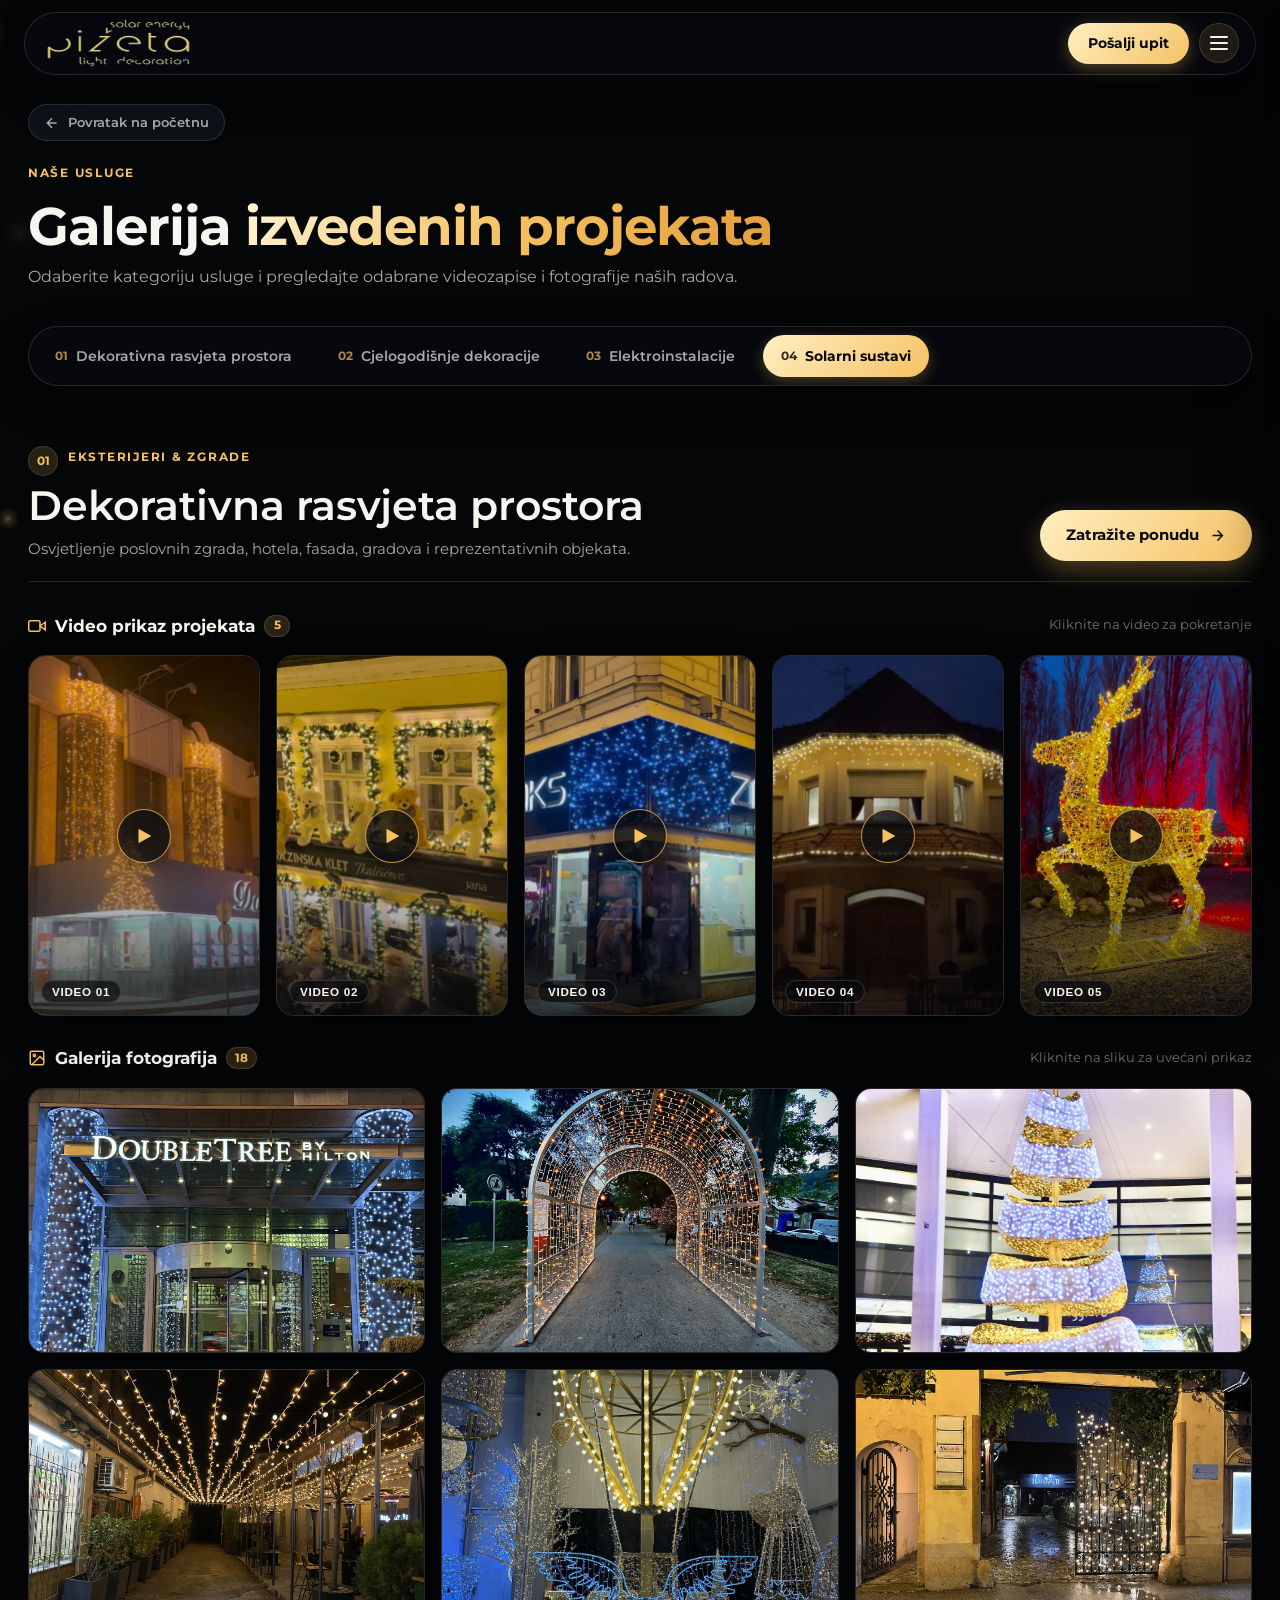
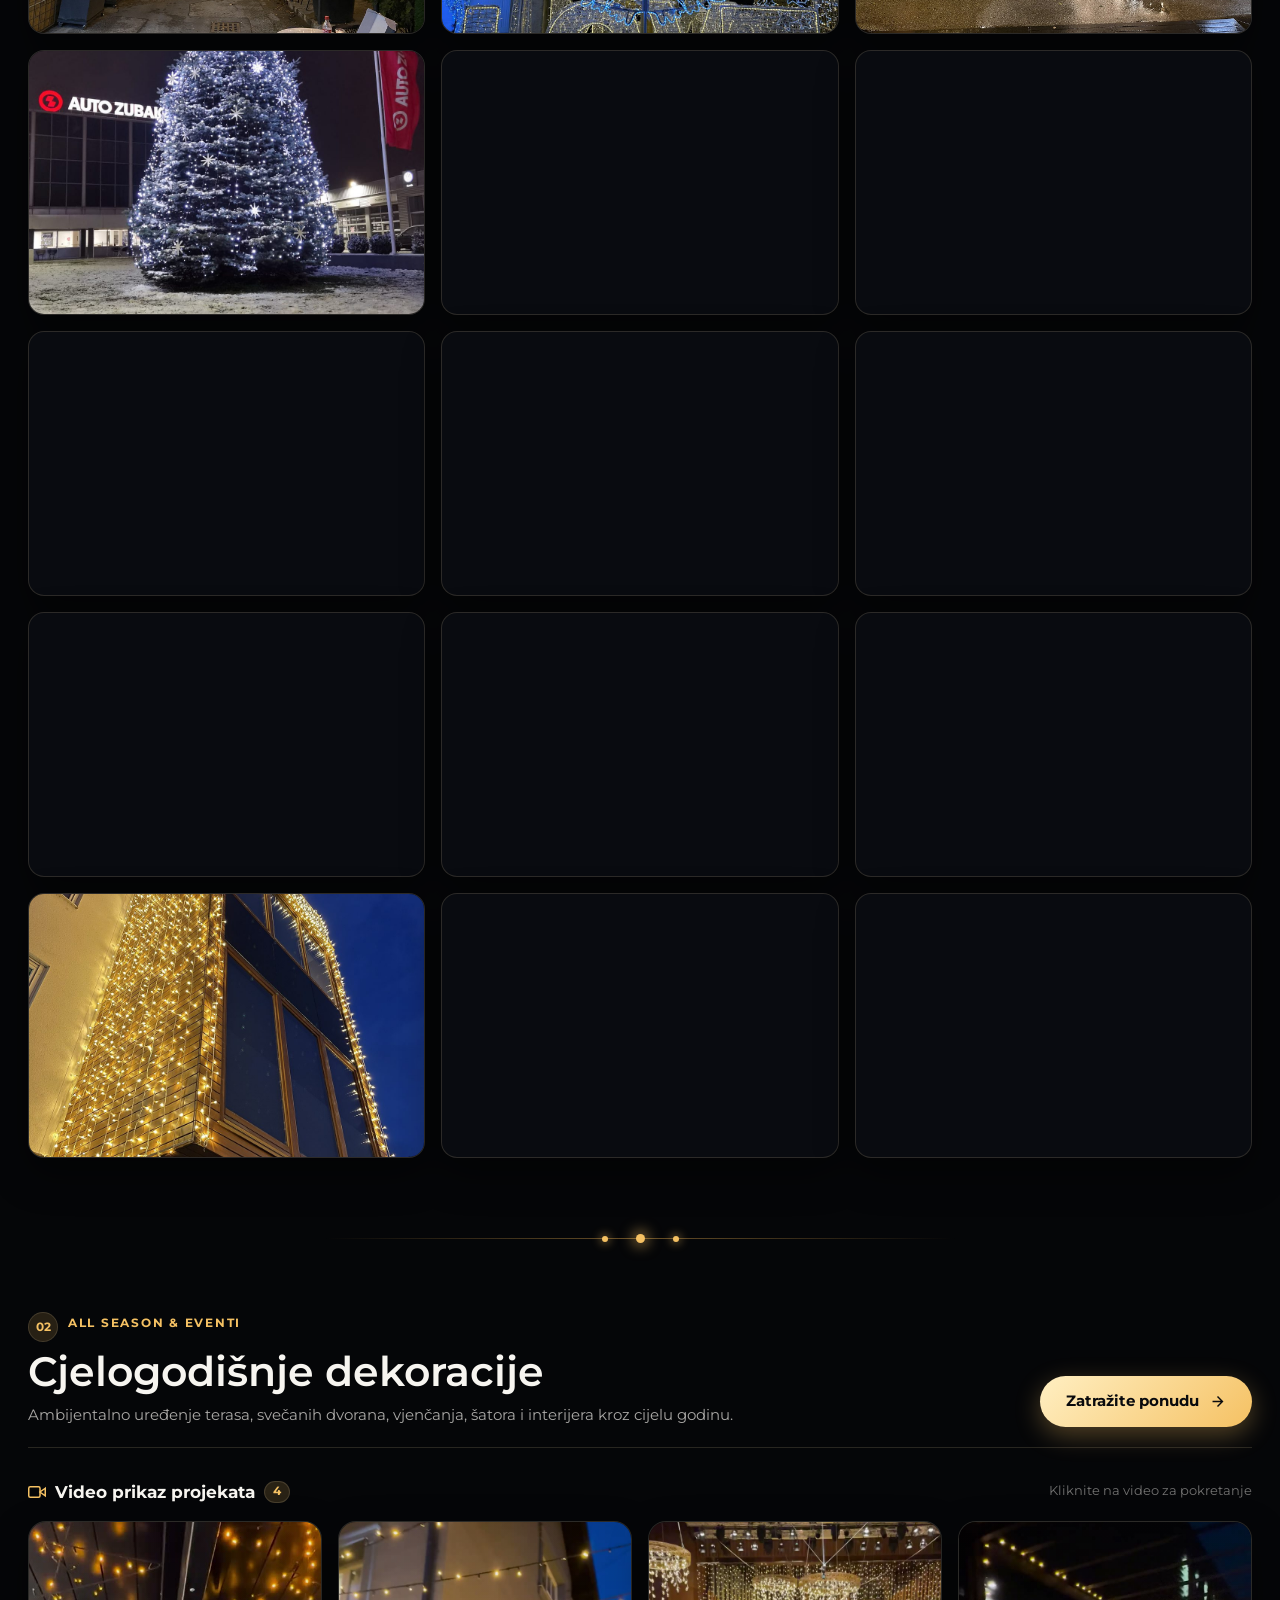
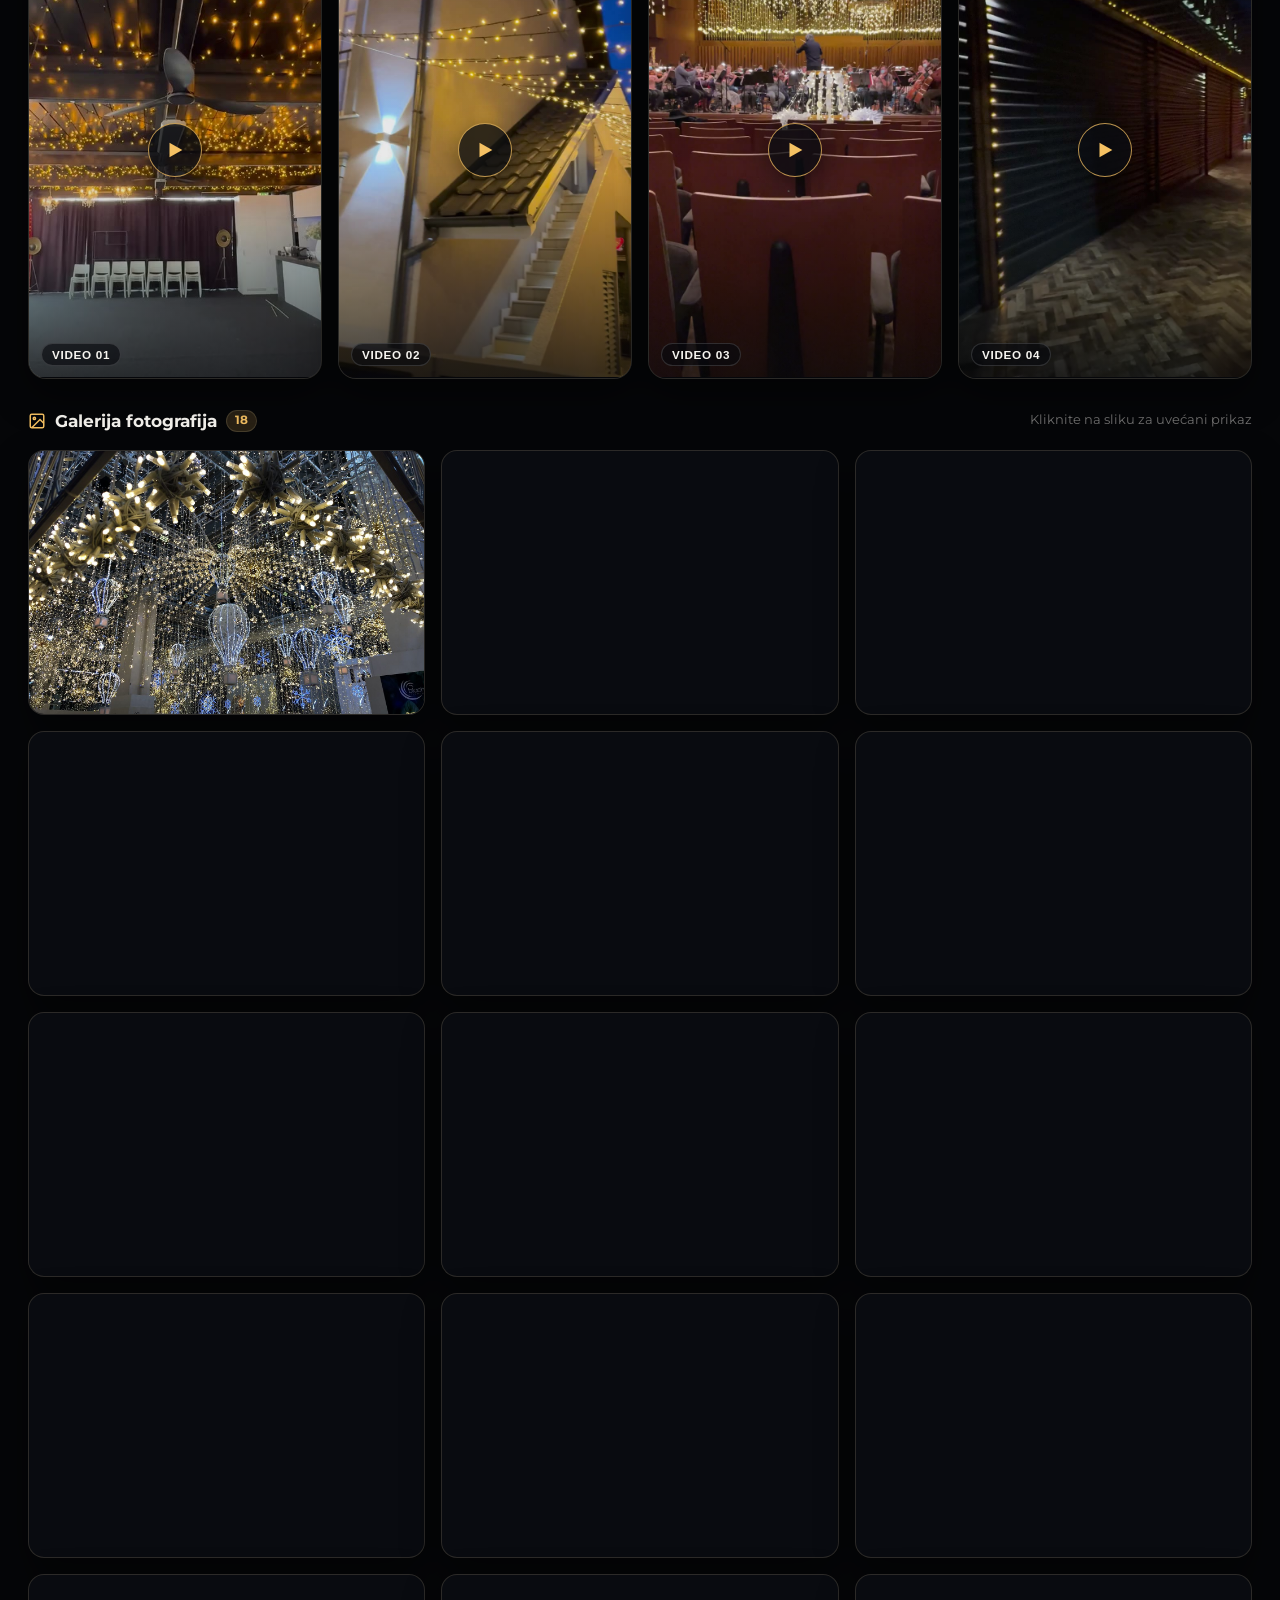
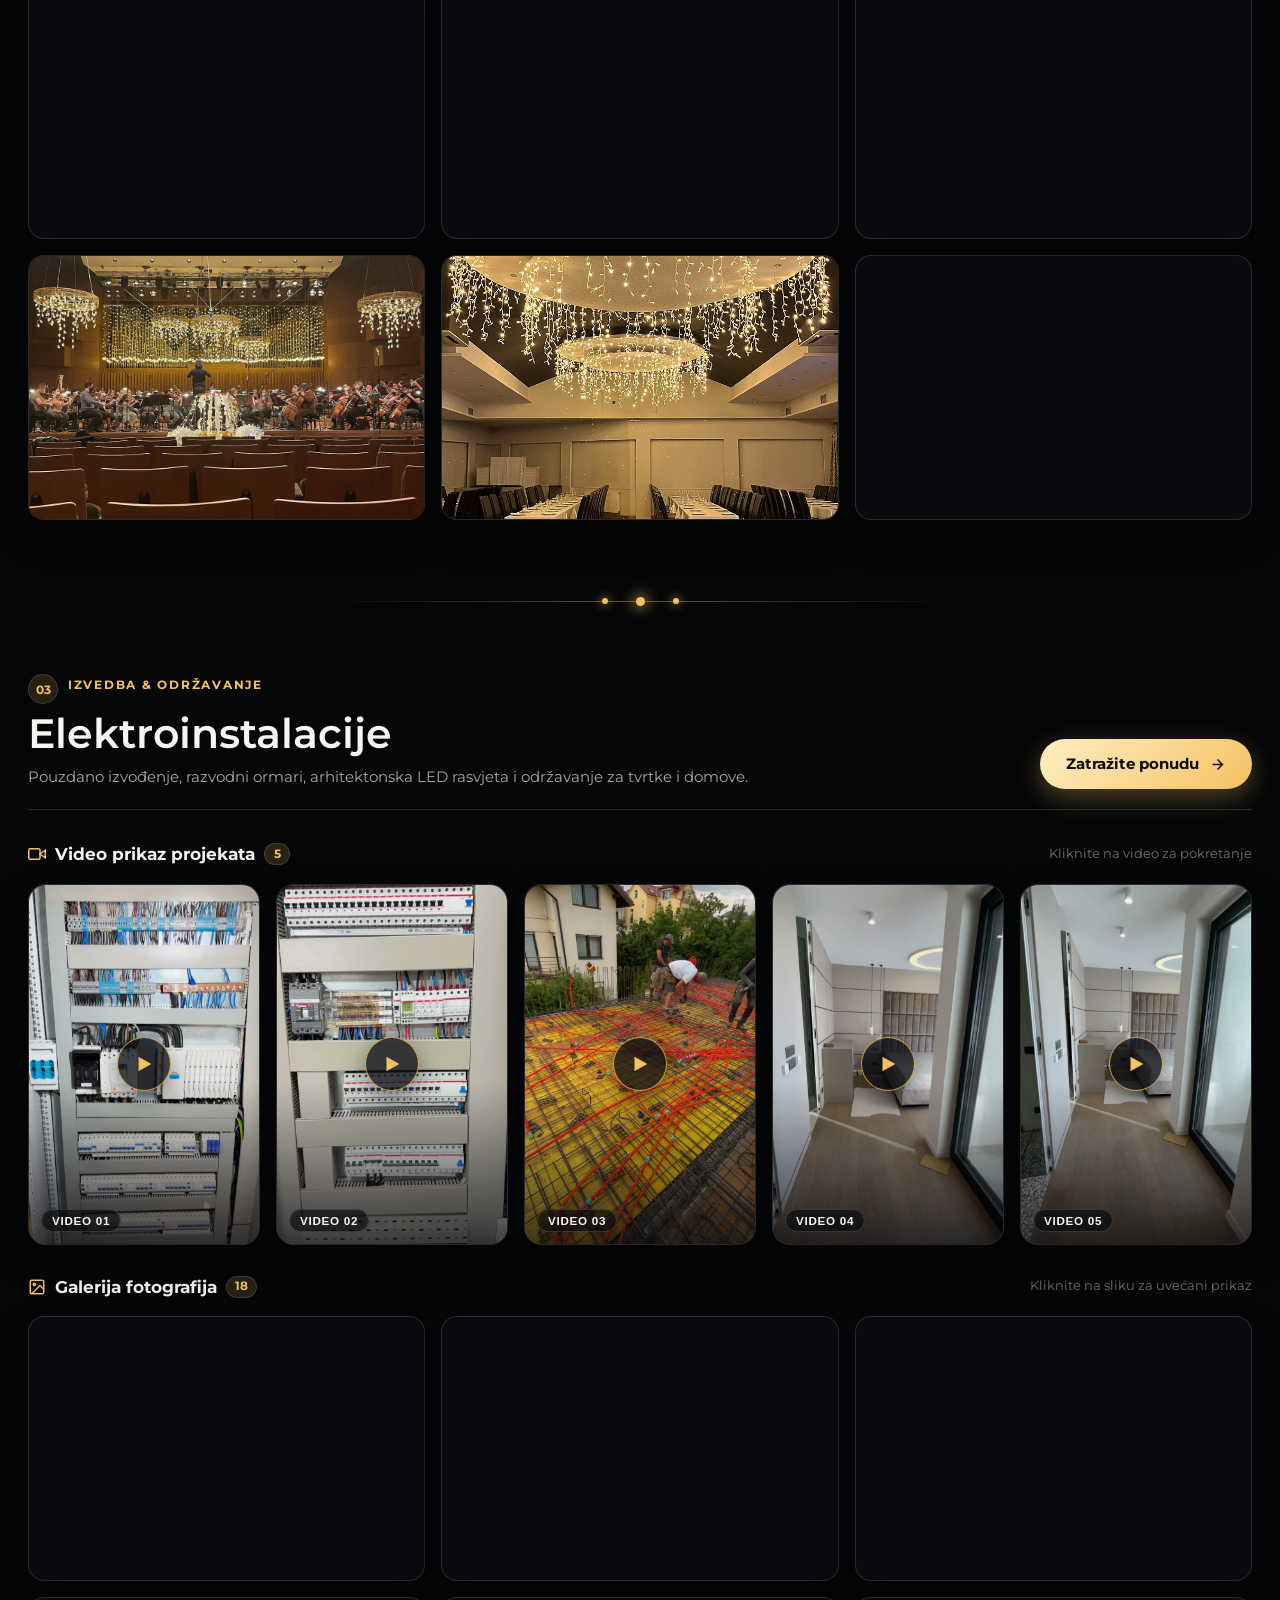
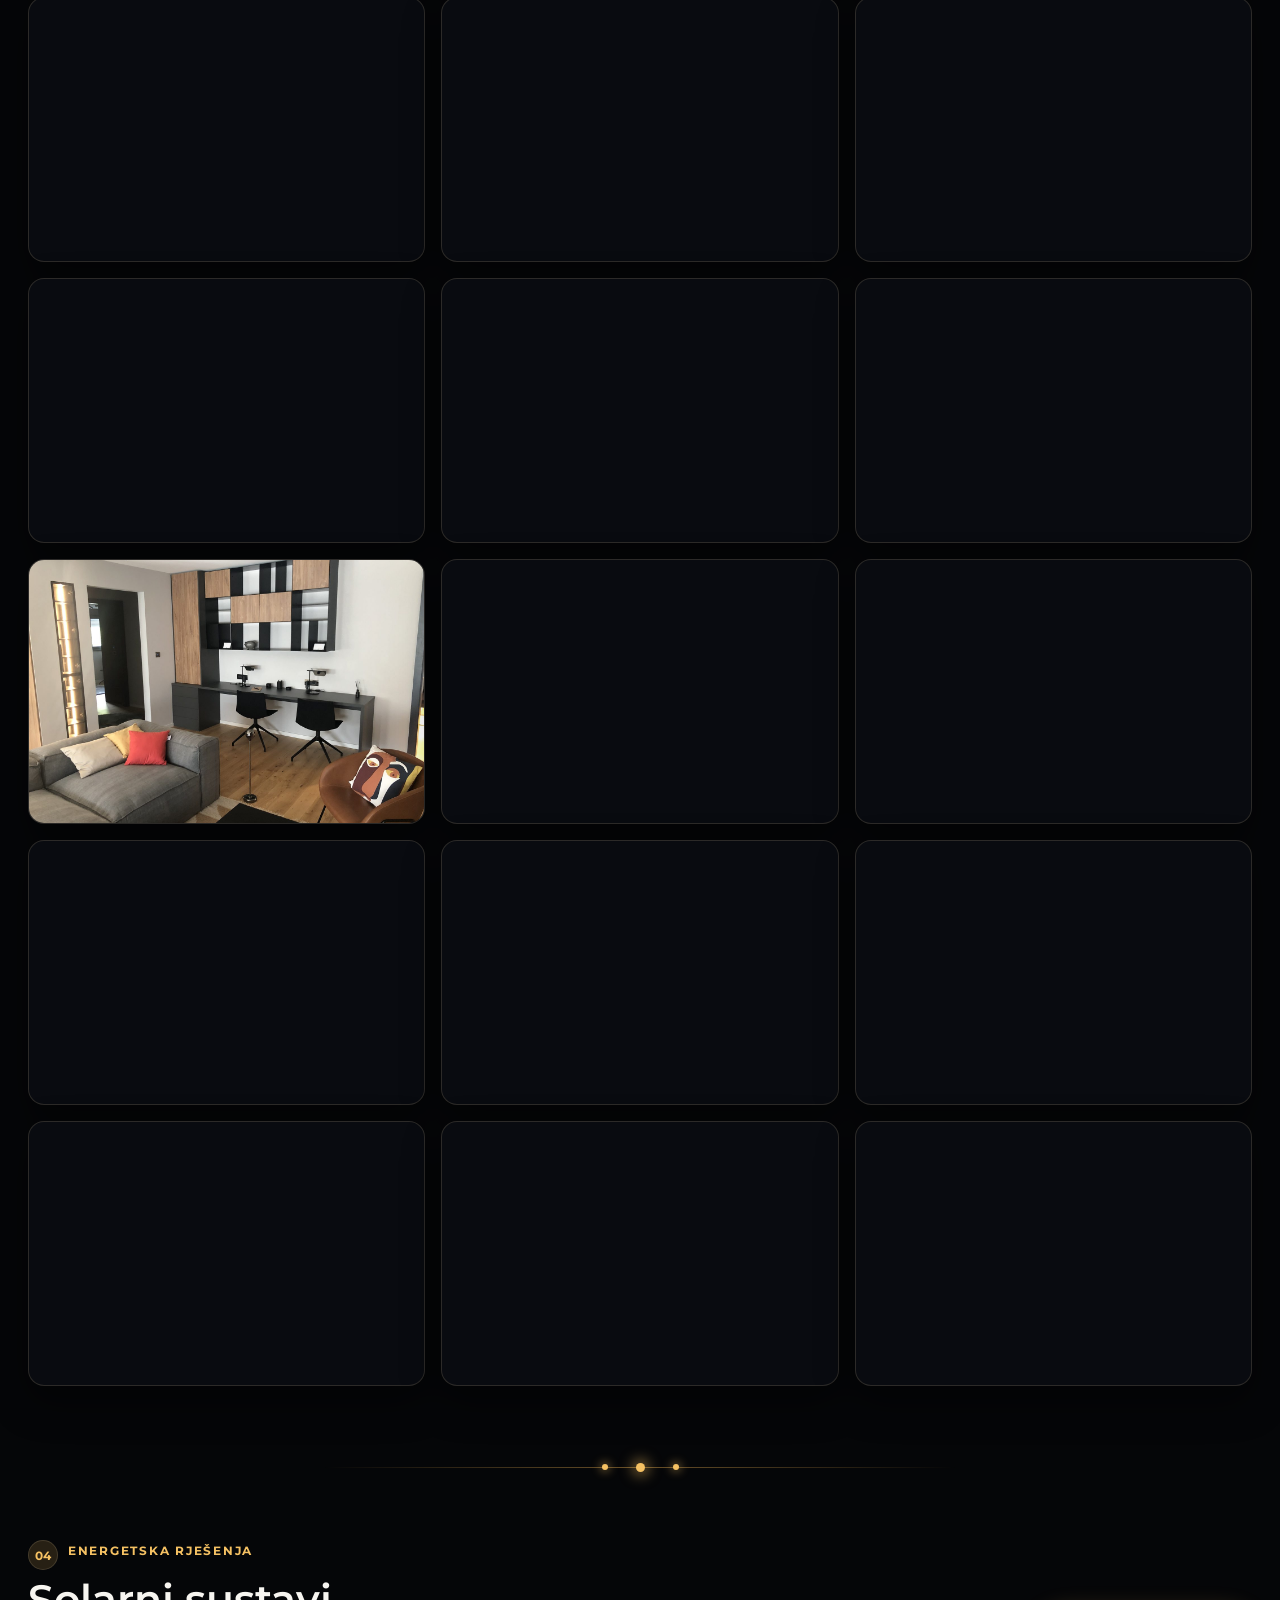
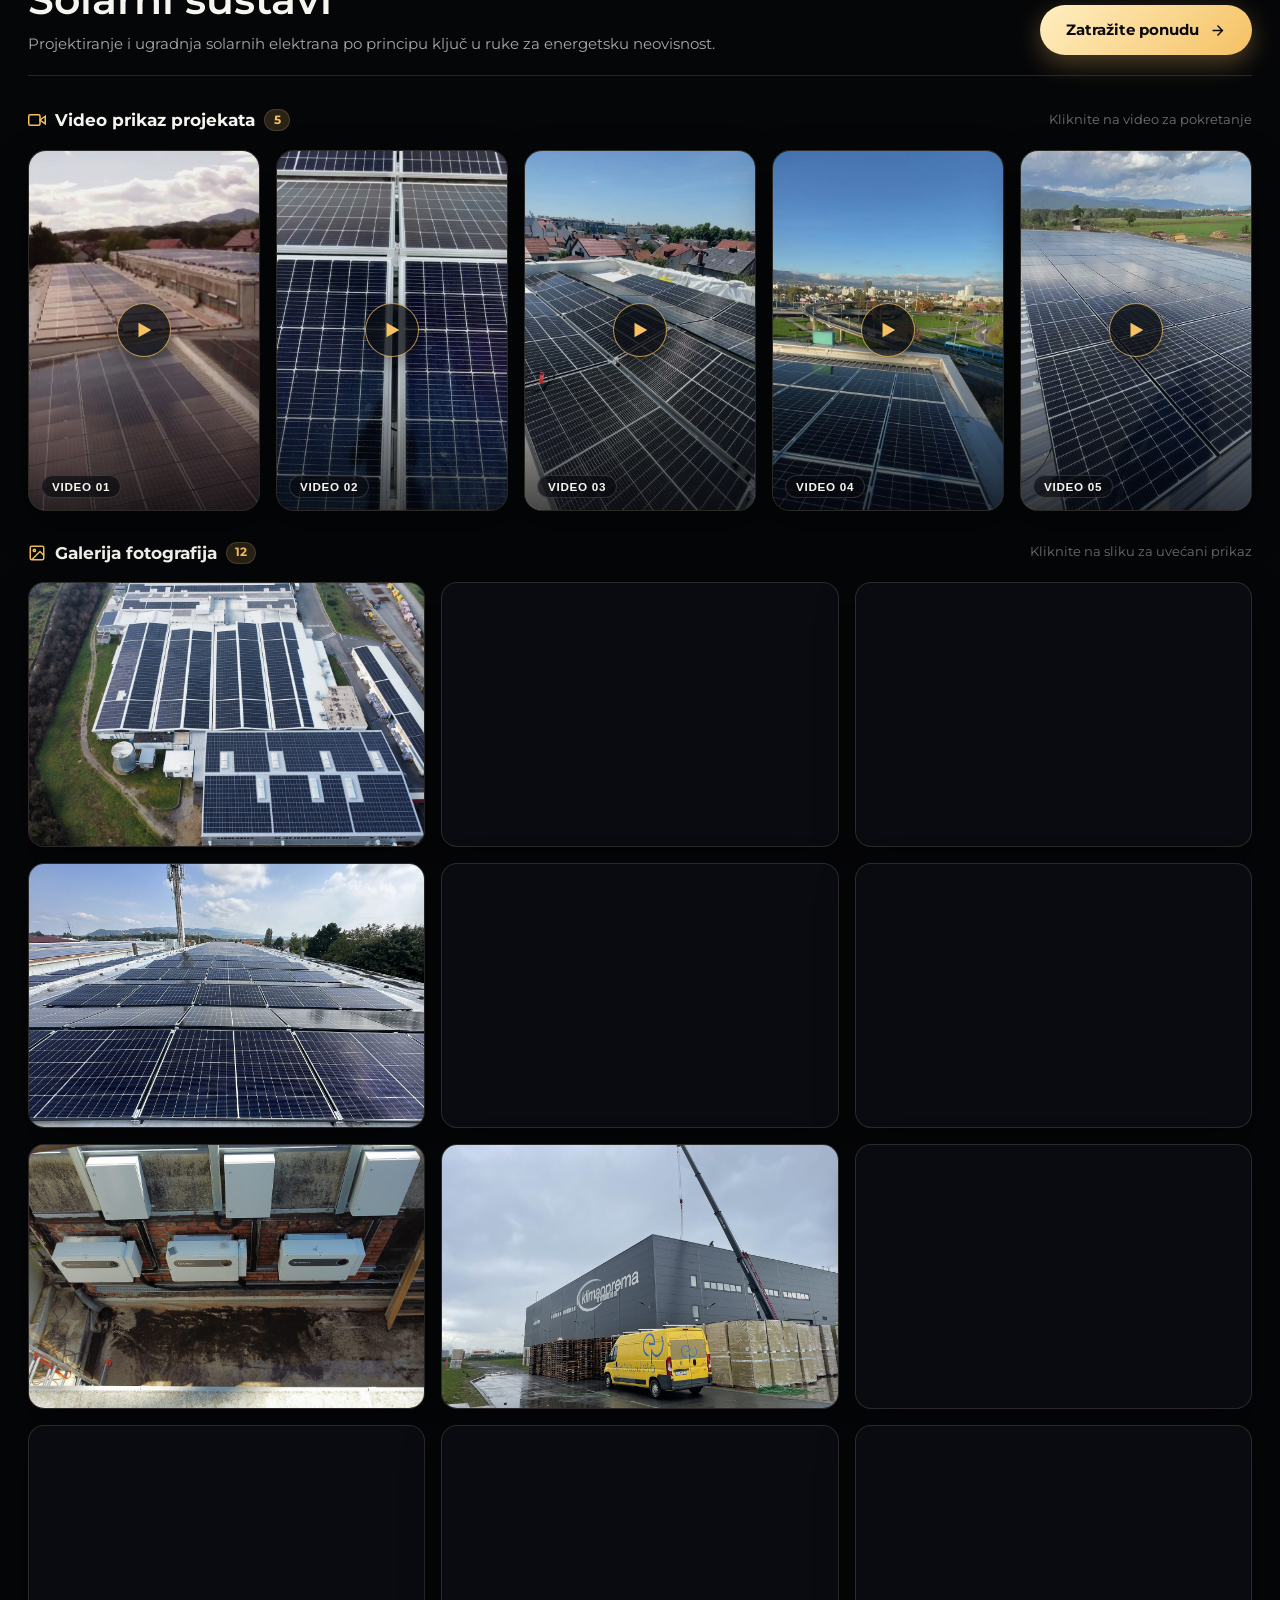
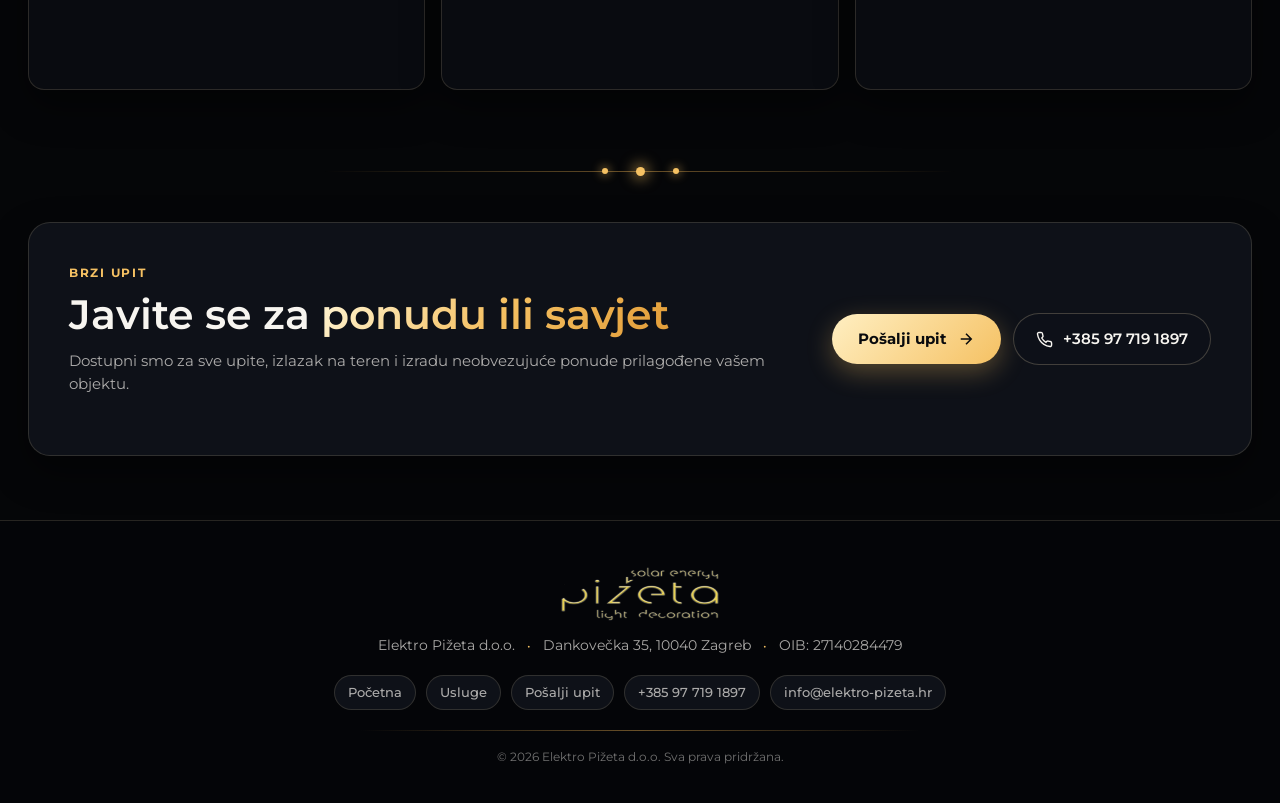
==== commit 3720fff3: "chore: bust CSS cache and re-trigger Vercel deploy" ====
--- a/usluge.html
+++ b/usluge.html
@@ -27,7 +27,7 @@
     })();
   </script>
 
-  <link rel="stylesheet" href="styles.css" />
+  <link rel="stylesheet" href="styles.css?v=2" />
 </head>
 <body class="subpage-usluge">
   <canvas id="ambient-lights-canvas" aria-hidden="true"></canvas>
--- a/styles.css
+++ b/styles.css
@@ -170,7 +170,7 @@
 
 .brand-logo img {
   height: 48px;
-  width: 190px;
+  width: 142.5px;
   max-width: 100%;
   object-fit: fill;
   display: block;
@@ -317,7 +317,7 @@
 
 .nav-drawer-header .brand-logo img {
   height: 42px;
-  width: 165px;
+  width: 123.75px;
   object-fit: fill;
 }
 
@@ -1347,7 +1347,7 @@
 
 .footer-logo {
   height: 54px;
-  width: 210px;
+  width: 157.5px;
   max-width: 100%;
   object-fit: fill;
   display: block;
@@ -1657,8 +1657,8 @@
   }
   .brand-logo img {
     height: 36px;
-    width: 135px;
-    max-width: 140px;
+    width: clamp(85.5px, 26.25vw, 108.75px);
+    max-width: calc(100vw - 202px);
     object-fit: fill;
   }
   .header-actions {
@@ -1846,9 +1846,6 @@
     font-size: 0.77rem;
     border-radius: 12px;
   }
-  .topic-chip:first-child {
-    grid-column: span 2;
-  }
   .form-row-two {
     grid-template-columns: 1fr;
     gap: 0;
@@ -1895,8 +1892,8 @@
 @media (max-width: 360px) {
   .brand-logo img {
     height: 32px;
-    width: 115px;
-    max-width: 115px;
+    width: 86.25px;
+    max-width: 86.25px;
     object-fit: fill;
   }
   .nav-cta {
@@ -1979,6 +1976,7 @@
 }
 
 .usluge-category-tabs {
+  position: relative;
   display: flex;
   align-items: center;
   gap: 10px;
@@ -1991,6 +1989,7 @@
   box-shadow: var(--shadow-card);
   overflow-x: auto;
   scrollbar-width: none;
+  -webkit-overflow-scrolling: touch;
 }
 
 .usluge-category-tabs::-webkit-scrollbar {
@@ -2136,10 +2135,10 @@
   color: var(--text-dim);
 }
 
-/* Video mreža (3-5 videa po kategoriji) */
+/* Video mreža (4-5 videa po kategoriji u jednom simetričnom redu na PC-u) */
 .service-videos-grid {
   display: grid;
-  grid-template-columns: repeat(auto-fill, minmax(240px, 1fr));
+  grid-template-columns: repeat(auto-fit, minmax(195px, 1fr));
   gap: 16px;
 }
 
@@ -2232,12 +2231,12 @@
   border: 1px solid rgba(255, 255, 255, 0.14);
 }
 
-/* Foto galerija (12-18 slika po kategoriji) */
+/* Foto galerija (12 ili 18 slika po kategoriji — 3 stupca na PC-u i tabletu = 100% popunjeni redovi bez praznina) */
 .service-photos-grid {
   display: grid;
-  grid-template-columns: repeat(auto-fill, minmax(230px, 1fr));
-  grid-auto-rows: 220px;
-  gap: 14px;
+  grid-template-columns: repeat(3, 1fr);
+  grid-auto-rows: 265px;
+  gap: 16px;
 }
 
 .service-photo-card {
@@ -2406,55 +2405,148 @@
   transform: translateY(-50%);
 }
 
+/* Prilagodba za tablete (769px – 1024px) */
+@media (min-width: 769px) and (max-width: 1024px) {
+  .site-header {
+    padding: 0 18px;
+  }
+  .header-inner {
+    padding: 9px 14px 9px 18px;
+  }
+  .brand-logo img {
+    height: 42px;
+    width: 123.75px;
+  }
+  .bento-gallery.bento-gallery-four {
+    grid-template-columns: repeat(2, 1fr);
+    grid-auto-rows: 290px;
+    gap: 16px;
+  }
+  .usluge-hero-section {
+    padding: calc(max(12px, env(safe-area-inset-top)) + 84px) 0 22px;
+  }
+  .usluge-sticky-nav-wrap {
+    top: calc(max(12px, env(safe-area-inset-top)) + 64px);
+  }
+  .usluge-cat-tab {
+    padding: 9px 15px;
+    font-size: 0.82rem;
+  }
+  .service-cat-header {
+    flex-direction: column;
+    align-items: flex-start;
+    gap: 16px;
+  }
+  .service-videos-grid {
+    grid-template-columns: repeat(2, 1fr);
+    gap: 14px;
+  }
+  .service-videos-grid > .service-video-card:last-child:nth-child(odd) {
+    grid-column: span 2;
+    aspect-ratio: 16 / 9;
+  }
+  .service-photos-grid {
+    grid-template-columns: repeat(3, 1fr);
+    grid-auto-rows: 200px;
+    gap: 12px;
+  }
+  .service-photo-zoom {
+    opacity: 1;
+  }
+  .usluge-bottom-cta-card {
+    flex-direction: column;
+    align-items: flex-start;
+    padding: 28px 26px;
+  }
+}
+
 @media (max-width: 768px) {
   .bento-gallery.bento-gallery-four {
     grid-template-columns: 1fr;
     grid-auto-rows: auto;
   }
   .usluge-hero-section {
-    padding: calc(max(10px, env(safe-area-inset-top)) + 68px) 0 18px;
+    padding: calc(max(10px, env(safe-area-inset-top)) + 68px) 0 14px;
+  }
+  .back-home-pill {
+    font-size: 0.78rem;
+    padding: 6px 13px;
+    margin-bottom: 12px;
+  }
+  .usluge-hero-title {
+    font-size: clamp(1.65rem, 6.8vw, 2.2rem);
+    margin: 4px 0 8px;
+  }
+  .usluge-hero-subtitle {
+    font-size: 0.88rem;
   }
   .usluge-sticky-nav-wrap {
-    top: calc(max(10px, env(safe-area-inset-top)) + 54px);
-    padding: 4px 0 10px;
+    top: calc(max(10px, env(safe-area-inset-top)) + 52px);
+    padding: 4px 0 8px;
   }
   .usluge-category-tabs {
     backdrop-filter: none !important;
     -webkit-backdrop-filter: none !important;
-    padding: 6px;
+    padding: 5px;
     gap: 6px;
+    border-radius: 16px;
   }
   .usluge-cat-tab {
     padding: 8px 13px;
     font-size: 0.78rem;
+    border-radius: 12px;
   }
   .service-category-section {
-    padding: 28px 0 36px;
-    scroll-margin-top: 120px;
+    padding: 24px 0 32px;
+    scroll-margin-top: 118px;
   }
   .service-cat-header {
     flex-direction: column;
-    align-items: flex-start;
+    align-items: stretch;
     gap: 14px;
-    margin-bottom: 20px;
+    margin-bottom: 18px;
     padding-bottom: 16px;
+  }
+  .service-cat-desc {
+    font-size: 0.87rem;
   }
   .service-cat-actions,
   .service-quote-btn {
     width: 100%;
+    justify-content: center;
+  }
+  .service-media-block {
+    margin-top: 22px;
   }
   .service-media-subhead {
-    flex-direction: column;
-    align-items: flex-start;
-    gap: 4px;
+    flex-direction: row;
+    flex-wrap: wrap;
+    align-items: center;
+    justify-content: space-between;
+    gap: 6px;
+    margin-bottom: 12px;
+  }
+  .service-media-subtitle {
+    font-size: 0.98rem;
+  }
+  .service-media-hint {
+    font-size: 0.74rem;
   }
   .service-videos-grid {
     grid-template-columns: repeat(2, 1fr);
     gap: 10px;
   }
+  .service-videos-grid > .service-video-card:last-child:nth-child(odd) {
+    grid-column: span 2;
+    aspect-ratio: 16 / 10;
+  }
+  .service-video-play-badge {
+    width: 44px;
+    height: 44px;
+  }
   .service-photos-grid {
     grid-template-columns: repeat(2, 1fr);
-    grid-auto-rows: 160px;
+    grid-auto-rows: 165px;
     gap: 10px;
   }
   .service-photo-zoom {
@@ -2464,11 +2556,14 @@
     right: 7px;
     bottom: 7px;
   }
+  .usluge-bottom-cta-section {
+    padding: 16px 0 44px;
+  }
   .usluge-bottom-cta-card {
     flex-direction: column;
-    align-items: flex-start;
-    padding: 24px 20px;
-    gap: 18px;
+    align-items: stretch;
+    padding: 22px 18px;
+    gap: 16px;
   }
   .usluge-bottom-cta-buttons {
     width: 100%;
@@ -2476,15 +2571,38 @@
     grid-template-columns: 1fr 1fr;
     gap: 8px;
   }
+  .photo-lightbox {
+    padding: 14px;
+  }
+  .lightbox-stage {
+    max-width: 96vw;
+    max-height: 82vh;
+  }
+  .lightbox-stage img {
+    max-width: 96vw;
+    max-height: 72vh;
+  }
   .lightbox-prev {
-    left: 10px;
+    left: 14px;
+    top: auto;
+    bottom: max(22px, env(safe-area-inset-bottom));
+    transform: none;
   }
   .lightbox-next {
-    right: 10px;
+    right: 14px;
+    top: auto;
+    bottom: max(22px, env(safe-area-inset-bottom));
+    transform: none;
+  }
+  .lightbox-counter {
+    position: fixed;
+    bottom: calc(max(22px, env(safe-area-inset-bottom)) + 6px);
+    left: 50%;
+    transform: translateX(-50%);
   }
   .lightbox-close-btn,
   .lightbox-nav-btn {
-    width: 40px;
-    height: 40px;
-  }
-}
+    width: 42px;
+    height: 42px;
+  }
+}
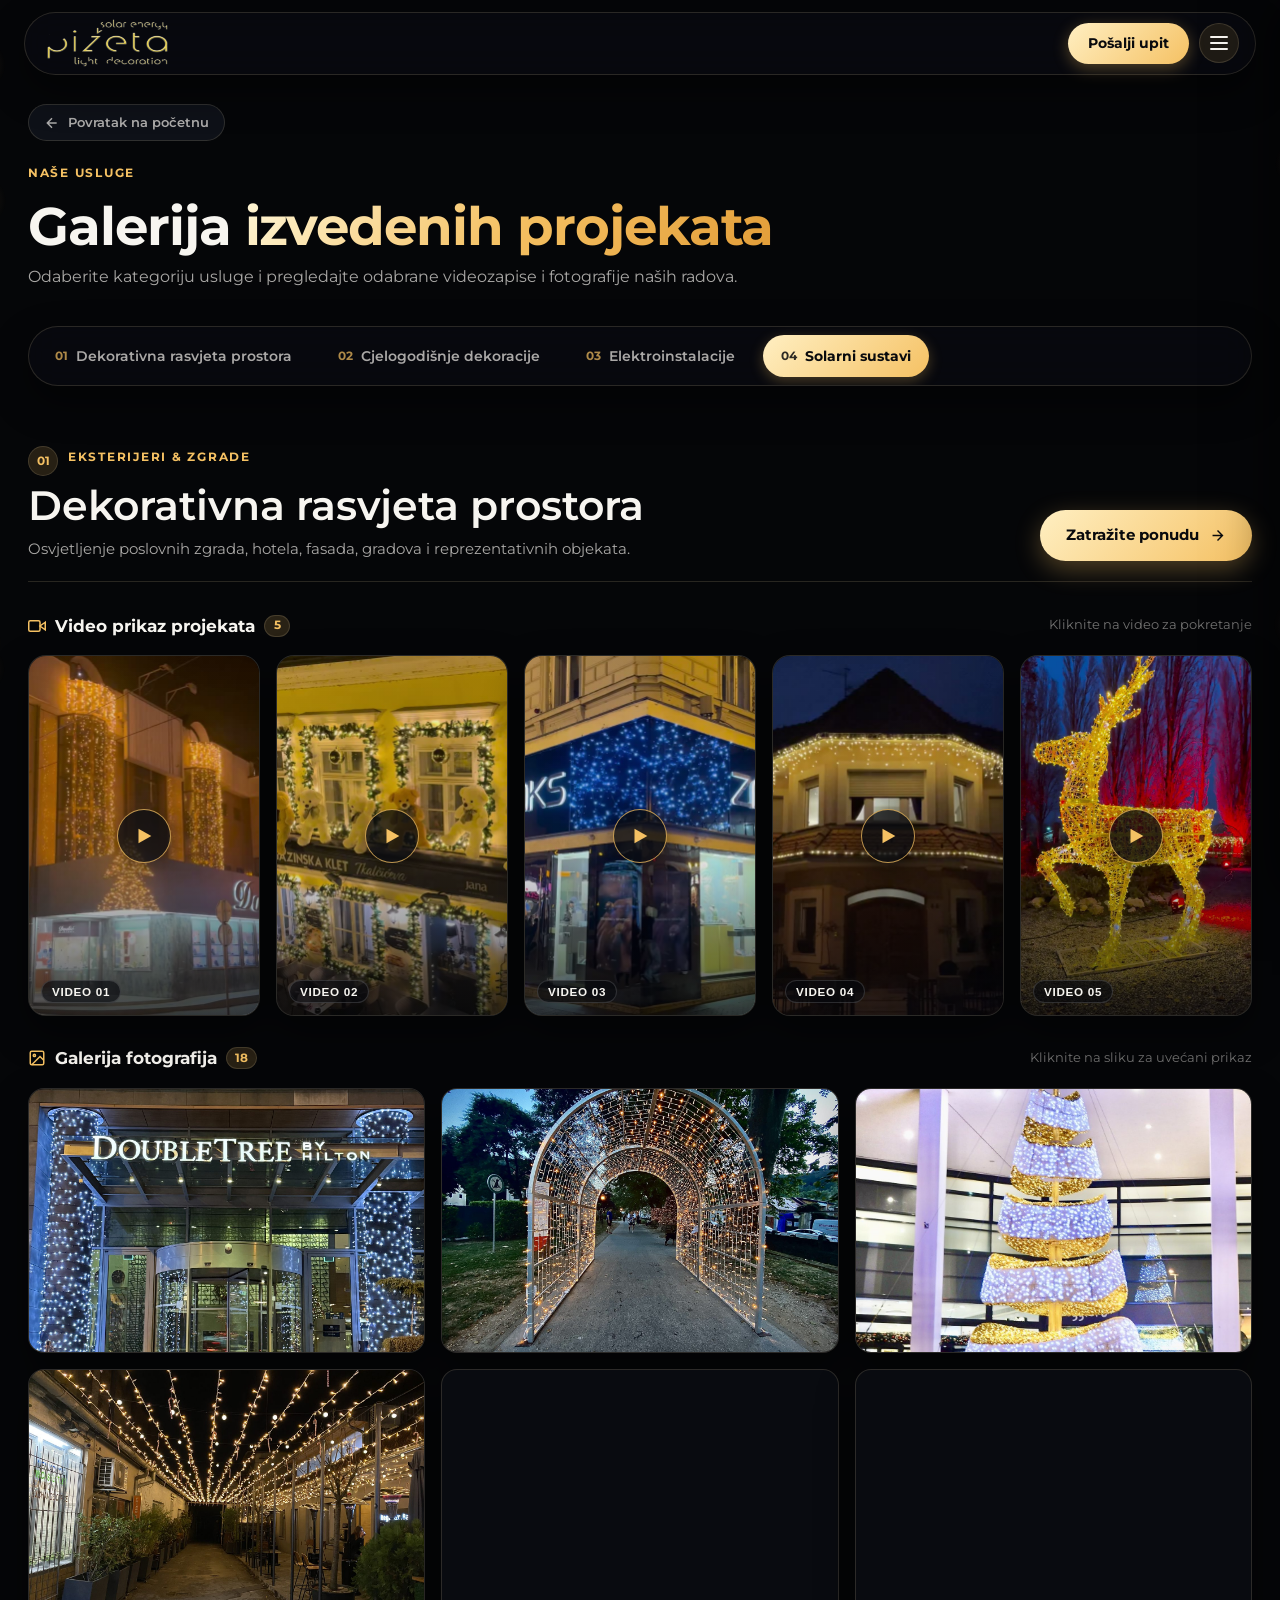
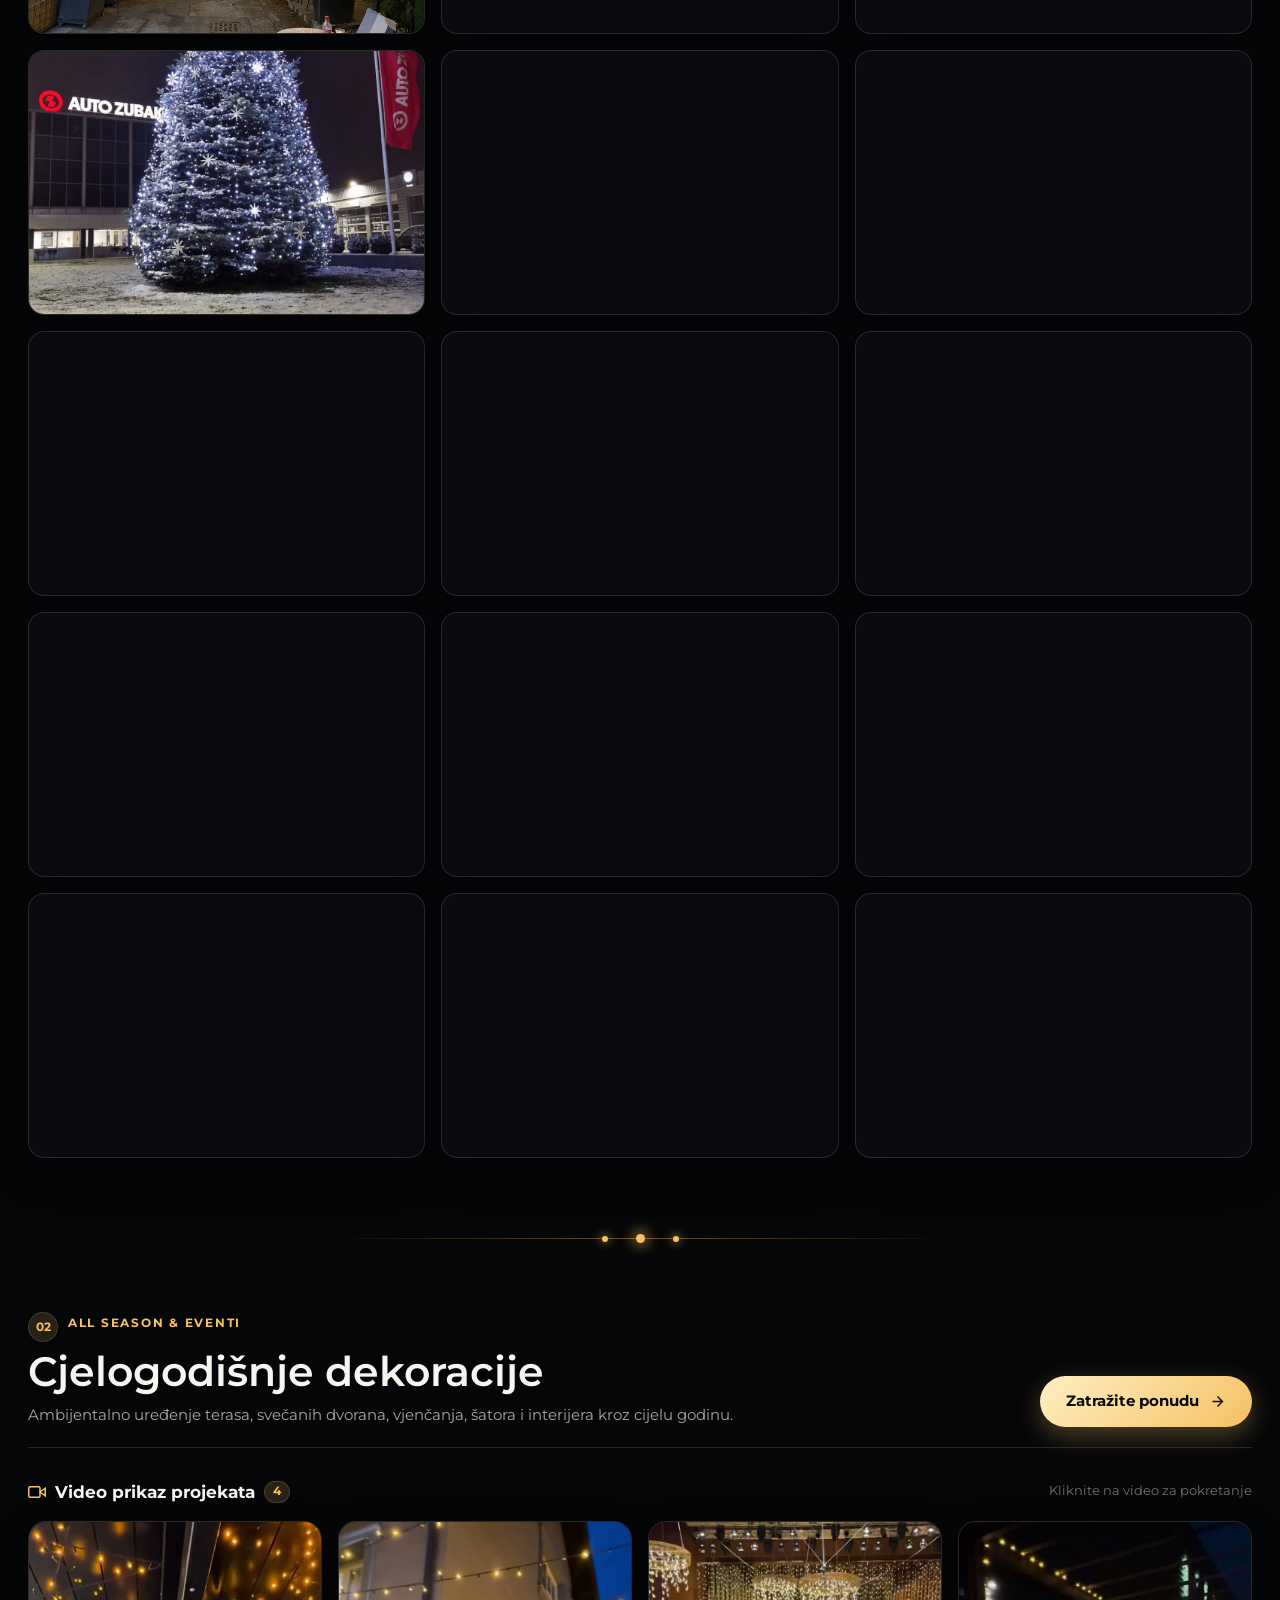
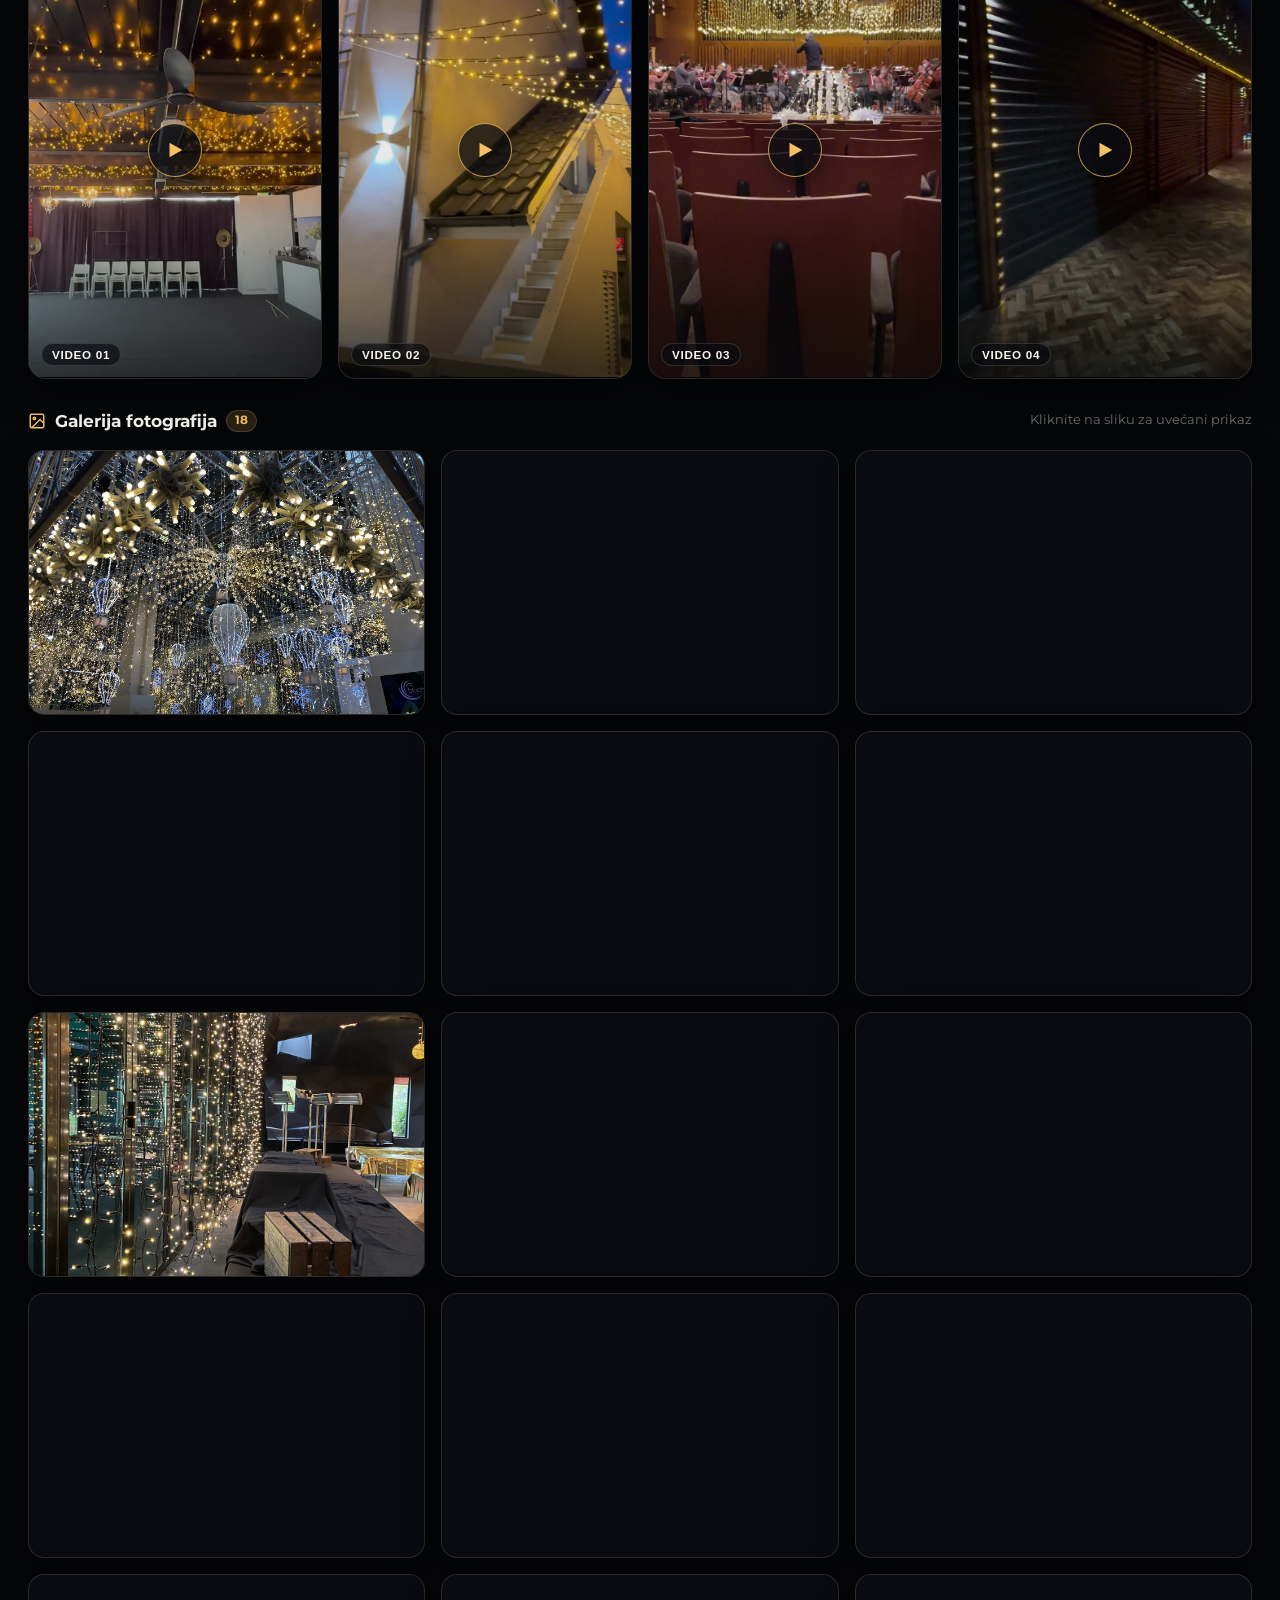
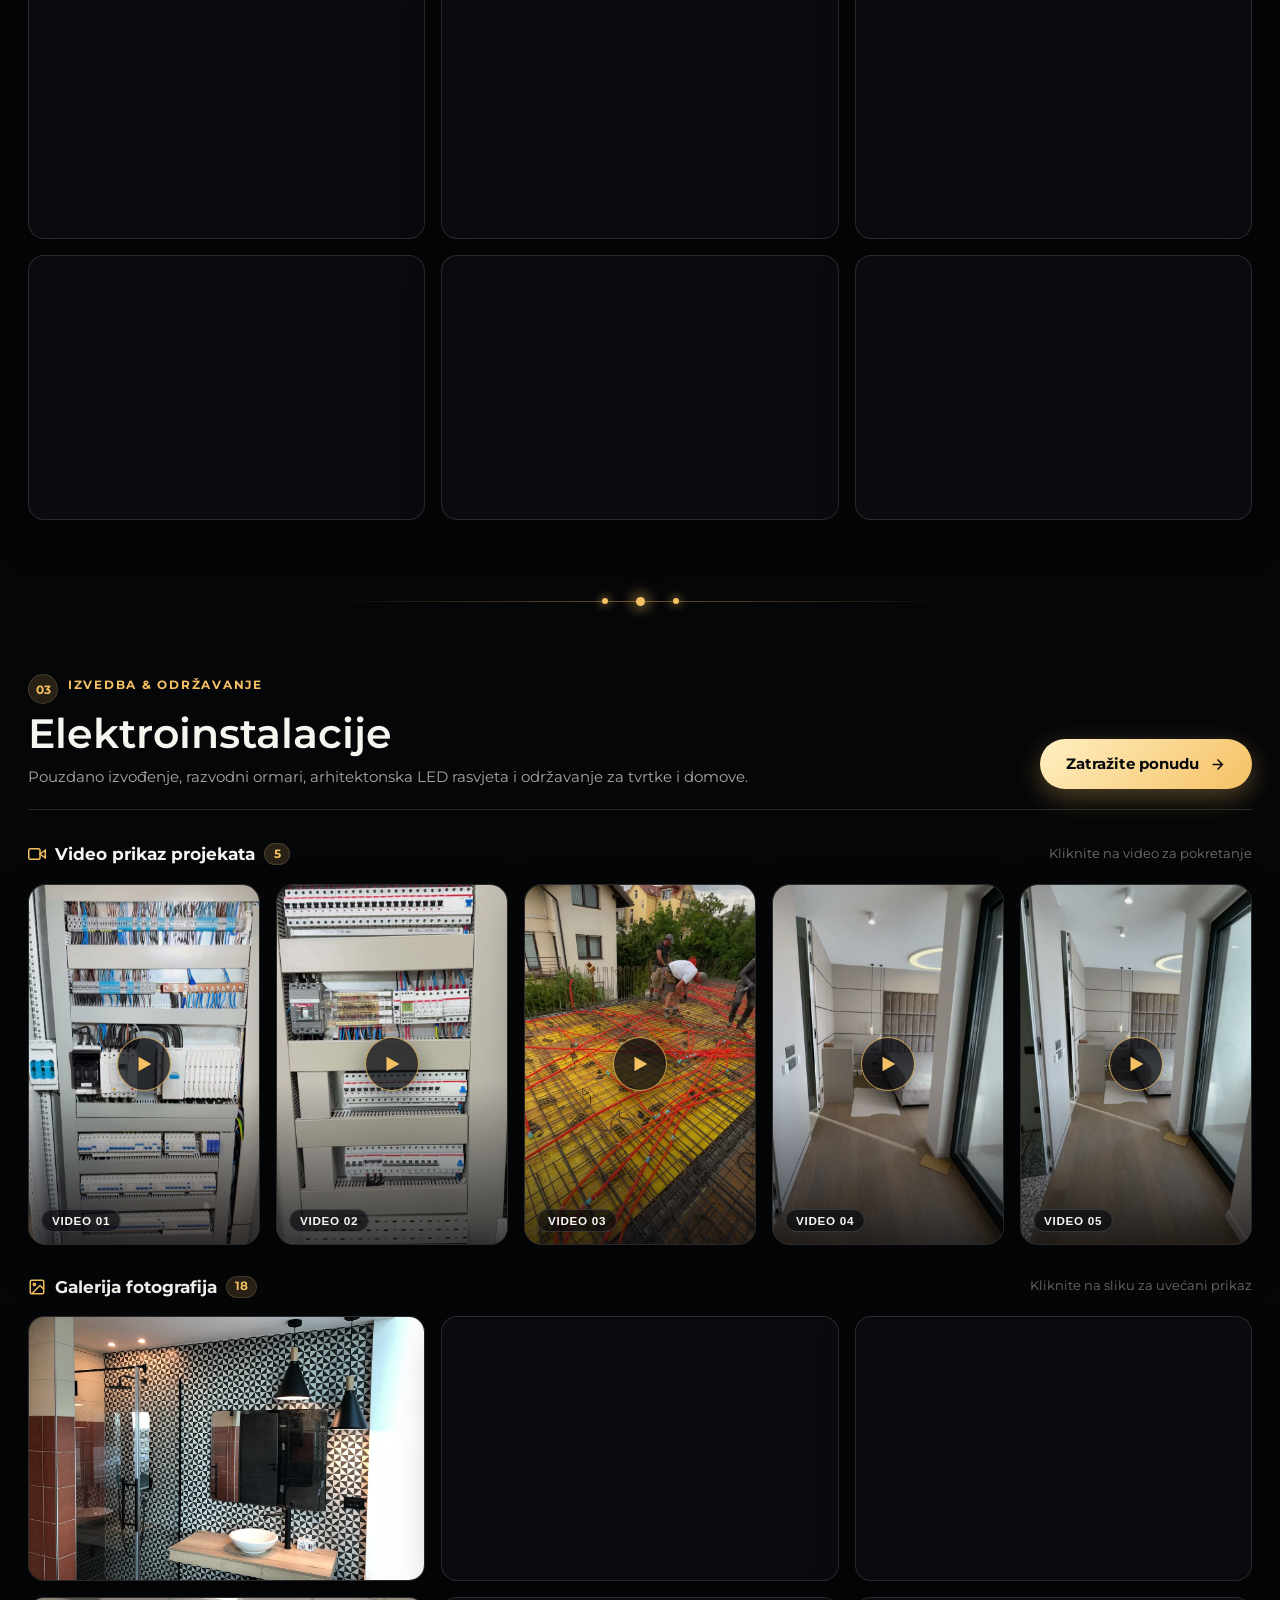
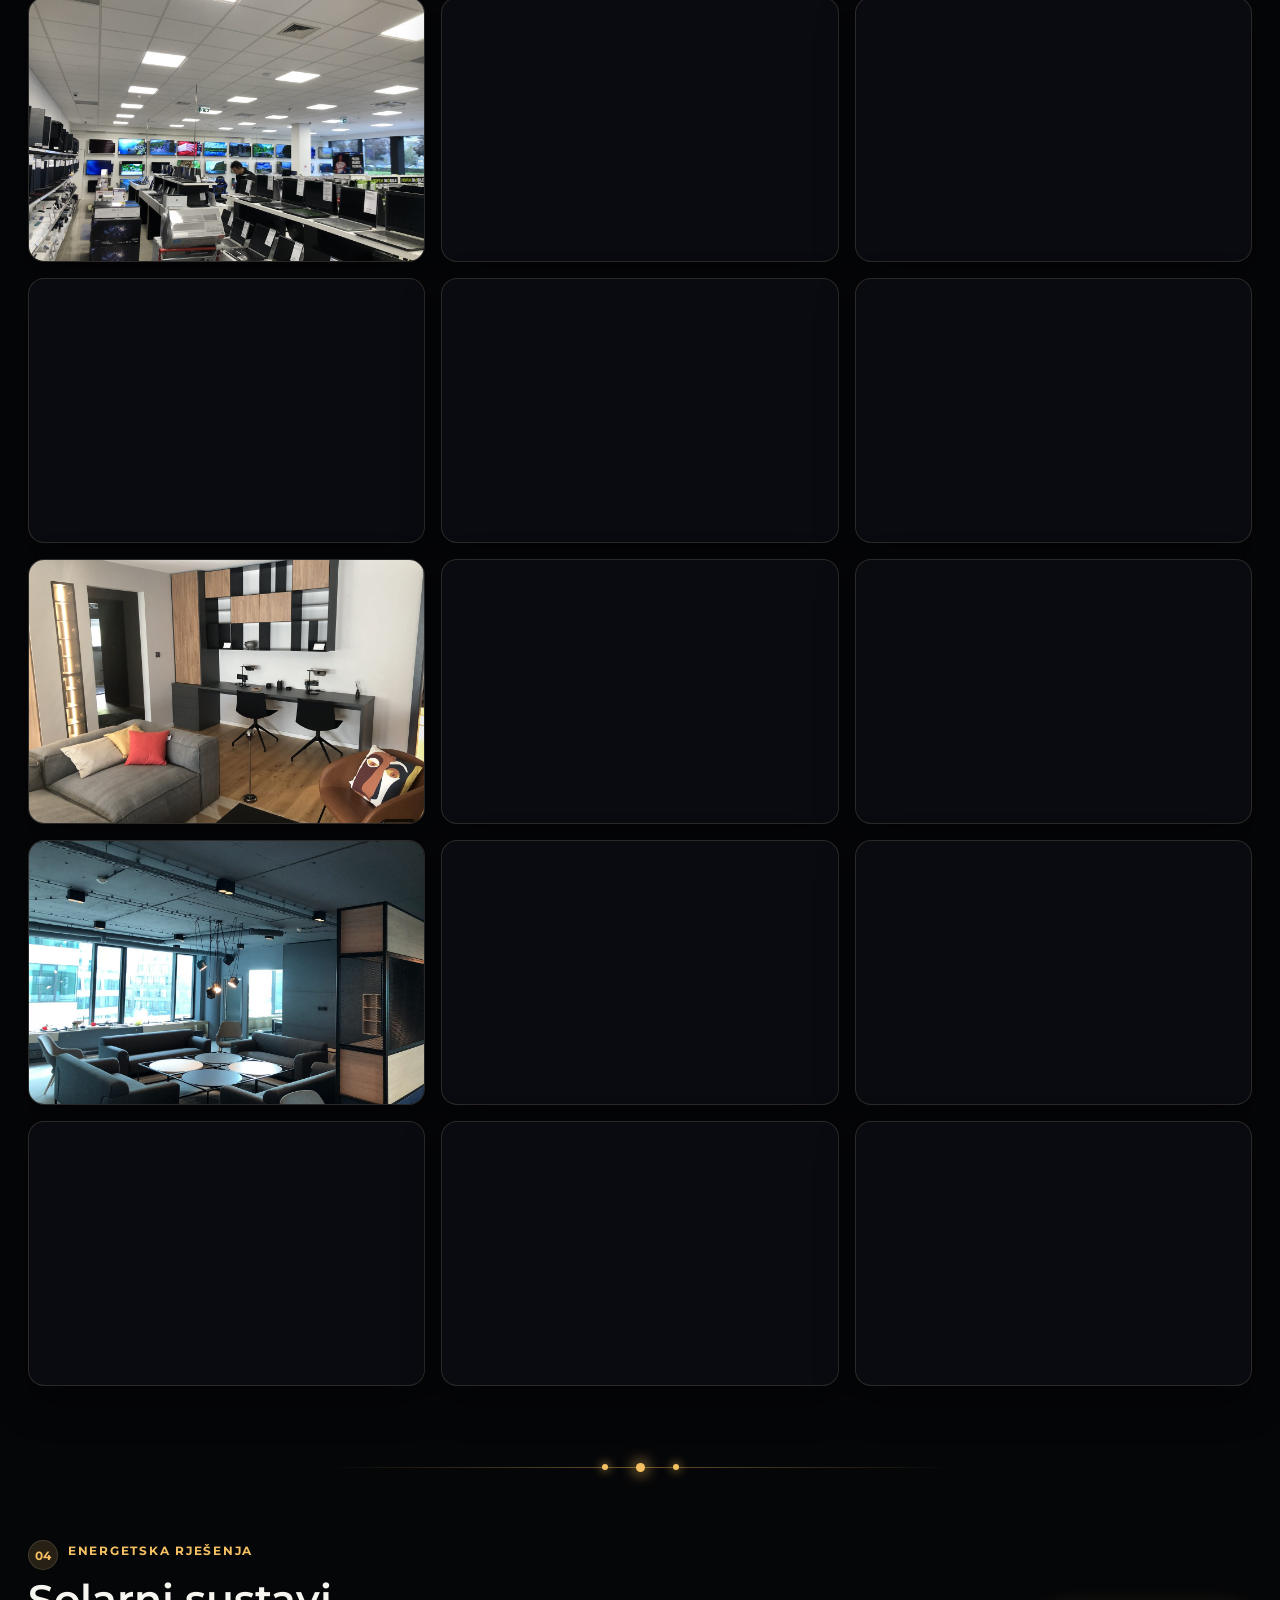
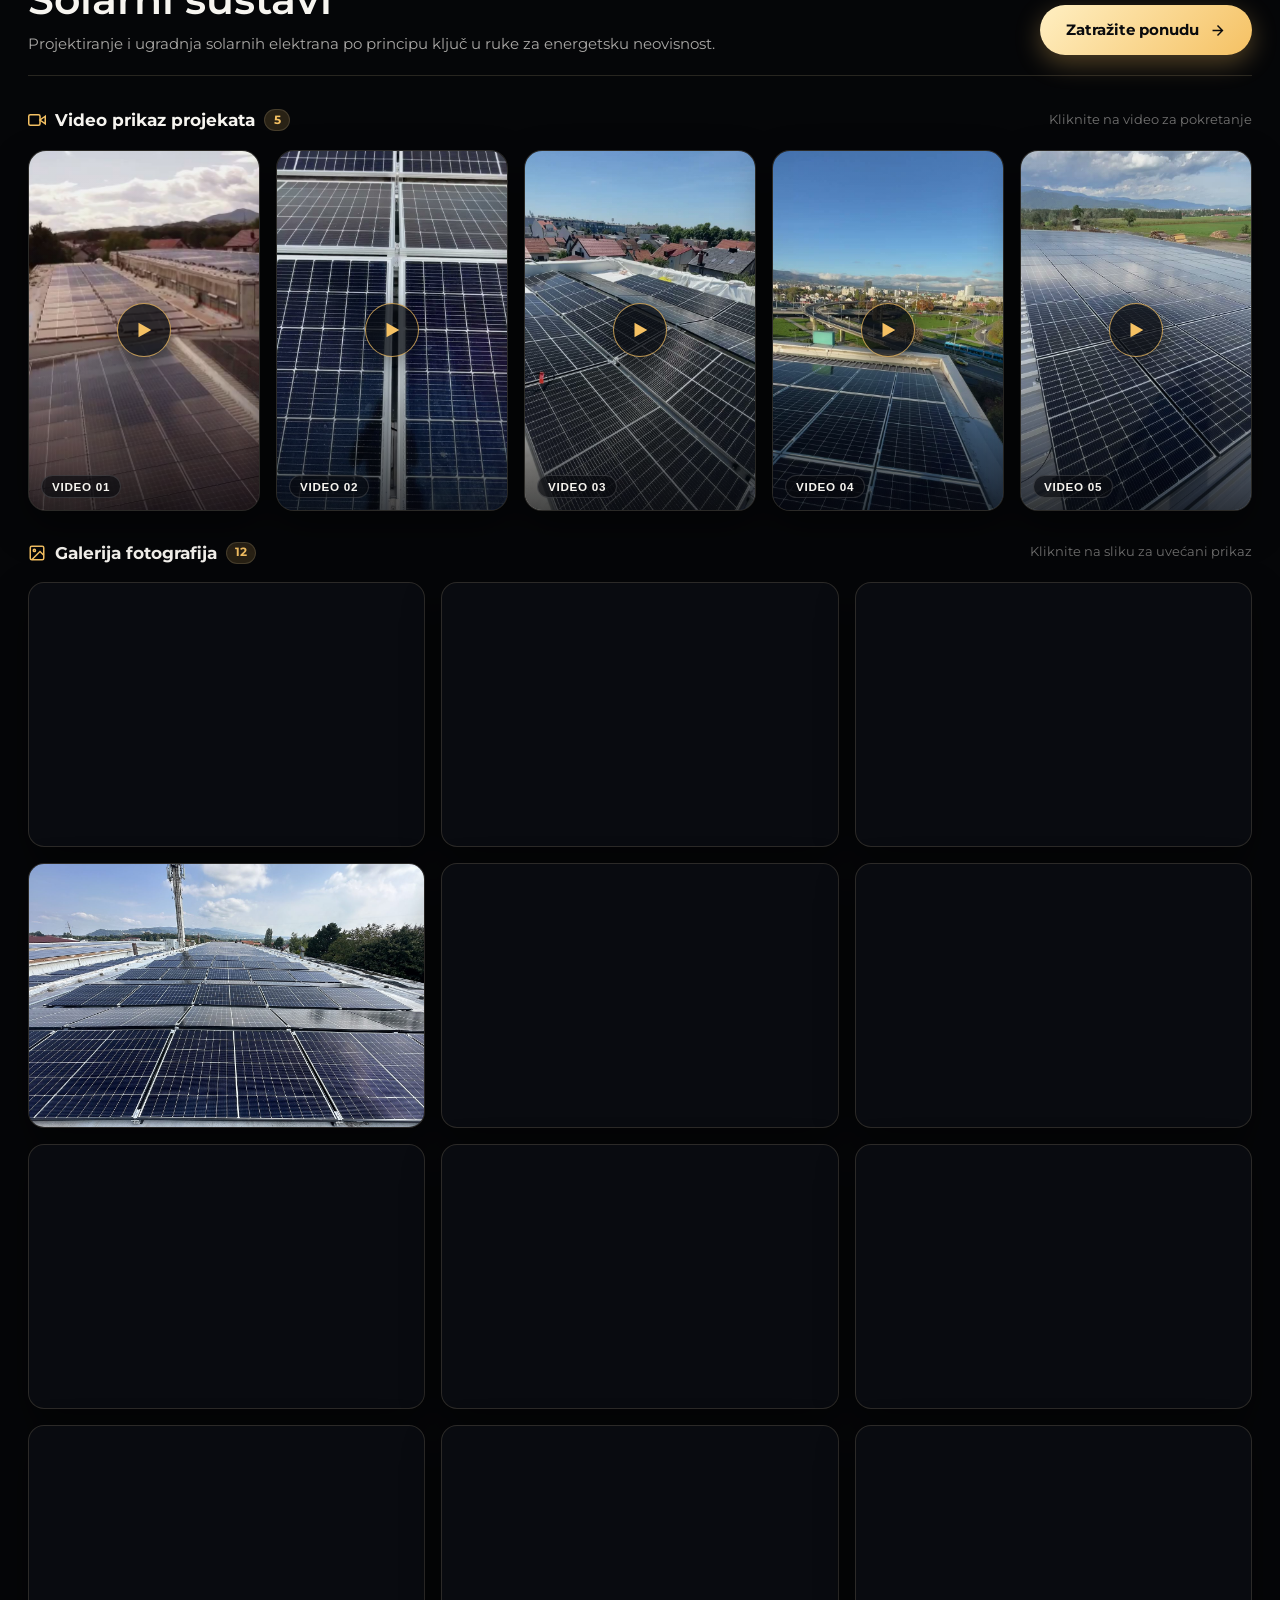
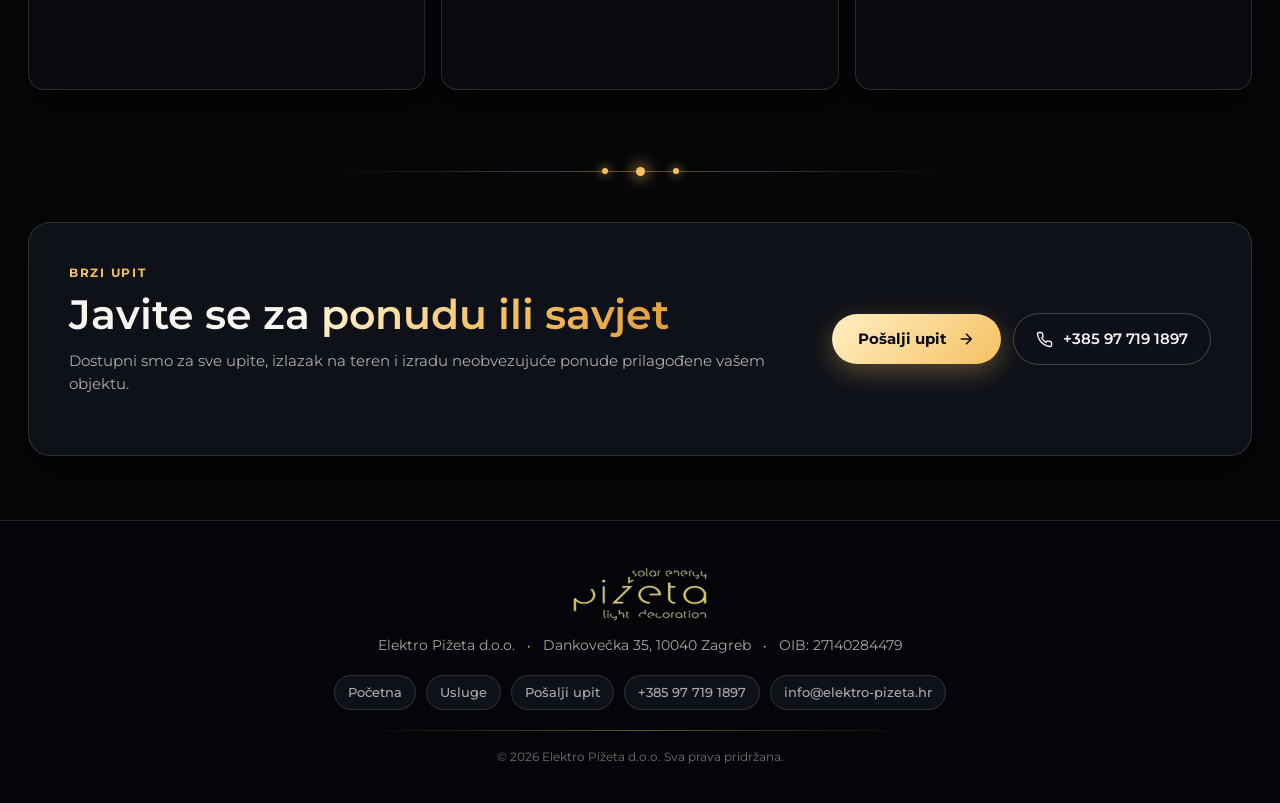
==== commit d485d43b: "style: reduce logo width by an additional 15% across all devices and placements" ====
--- a/usluge.html
+++ b/usluge.html
@@ -27,7 +27,7 @@
     })();
   </script>
 
-  <link rel="stylesheet" href="styles.css?v=2" />
+  <link rel="stylesheet" href="styles.css?v=3" />
 </head>
 <body class="subpage-usluge">
   <canvas id="ambient-lights-canvas" aria-hidden="true"></canvas>
--- a/styles.css
+++ b/styles.css
@@ -170,7 +170,7 @@
 
 .brand-logo img {
   height: 48px;
-  width: 142.5px;
+  width: 121.13px;
   max-width: 100%;
   object-fit: fill;
   display: block;
@@ -317,7 +317,7 @@
 
 .nav-drawer-header .brand-logo img {
   height: 42px;
-  width: 123.75px;
+  width: 105.19px;
   object-fit: fill;
 }
 
@@ -1347,7 +1347,7 @@
 
 .footer-logo {
   height: 54px;
-  width: 157.5px;
+  width: 133.88px;
   max-width: 100%;
   object-fit: fill;
   display: block;
@@ -1657,7 +1657,7 @@
   }
   .brand-logo img {
     height: 36px;
-    width: clamp(85.5px, 26.25vw, 108.75px);
+    width: clamp(72.68px, 22.31vw, 92.44px);
     max-width: calc(100vw - 202px);
     object-fit: fill;
   }
@@ -1892,8 +1892,8 @@
 @media (max-width: 360px) {
   .brand-logo img {
     height: 32px;
-    width: 86.25px;
-    max-width: 86.25px;
+    width: 73.31px;
+    max-width: 73.31px;
     object-fit: fill;
   }
   .nav-cta {
@@ -2415,7 +2415,7 @@
   }
   .brand-logo img {
     height: 42px;
-    width: 123.75px;
+    width: 105.19px;
   }
   .bento-gallery.bento-gallery-four {
     grid-template-columns: repeat(2, 1fr);
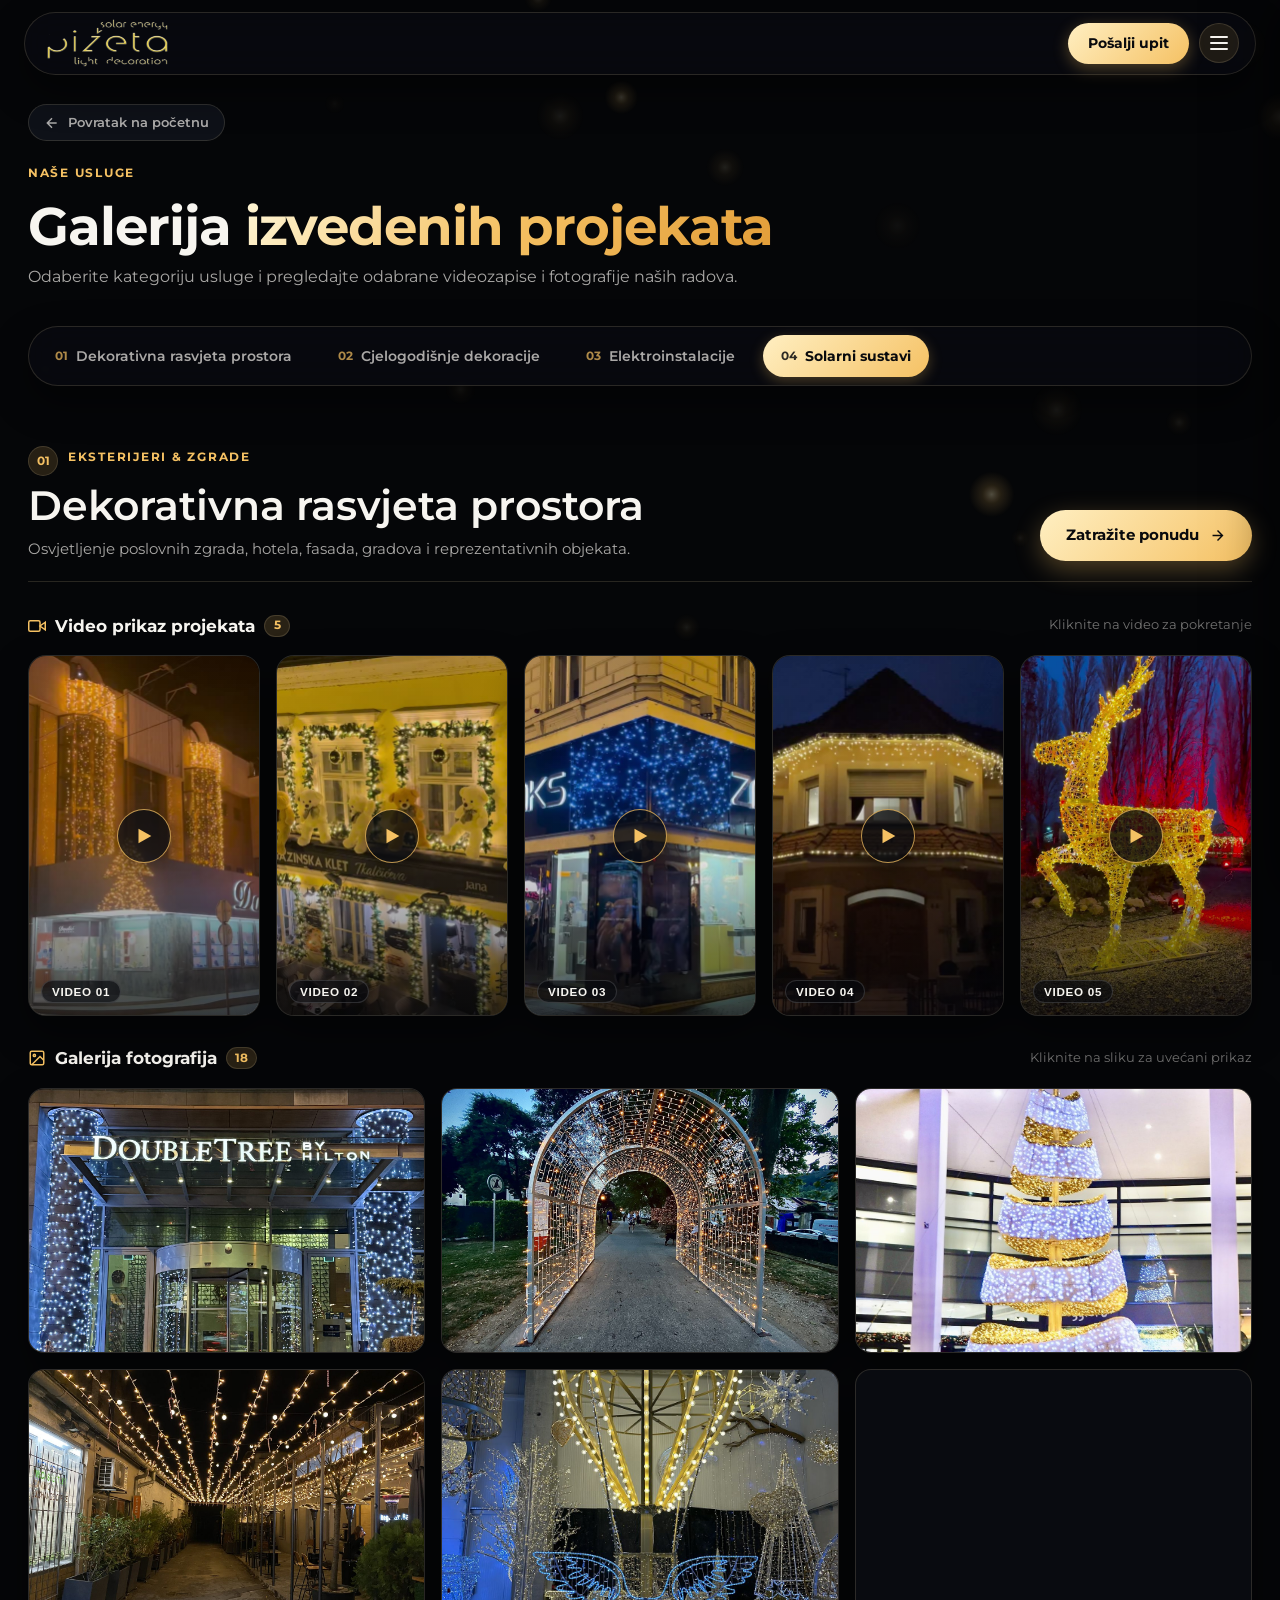
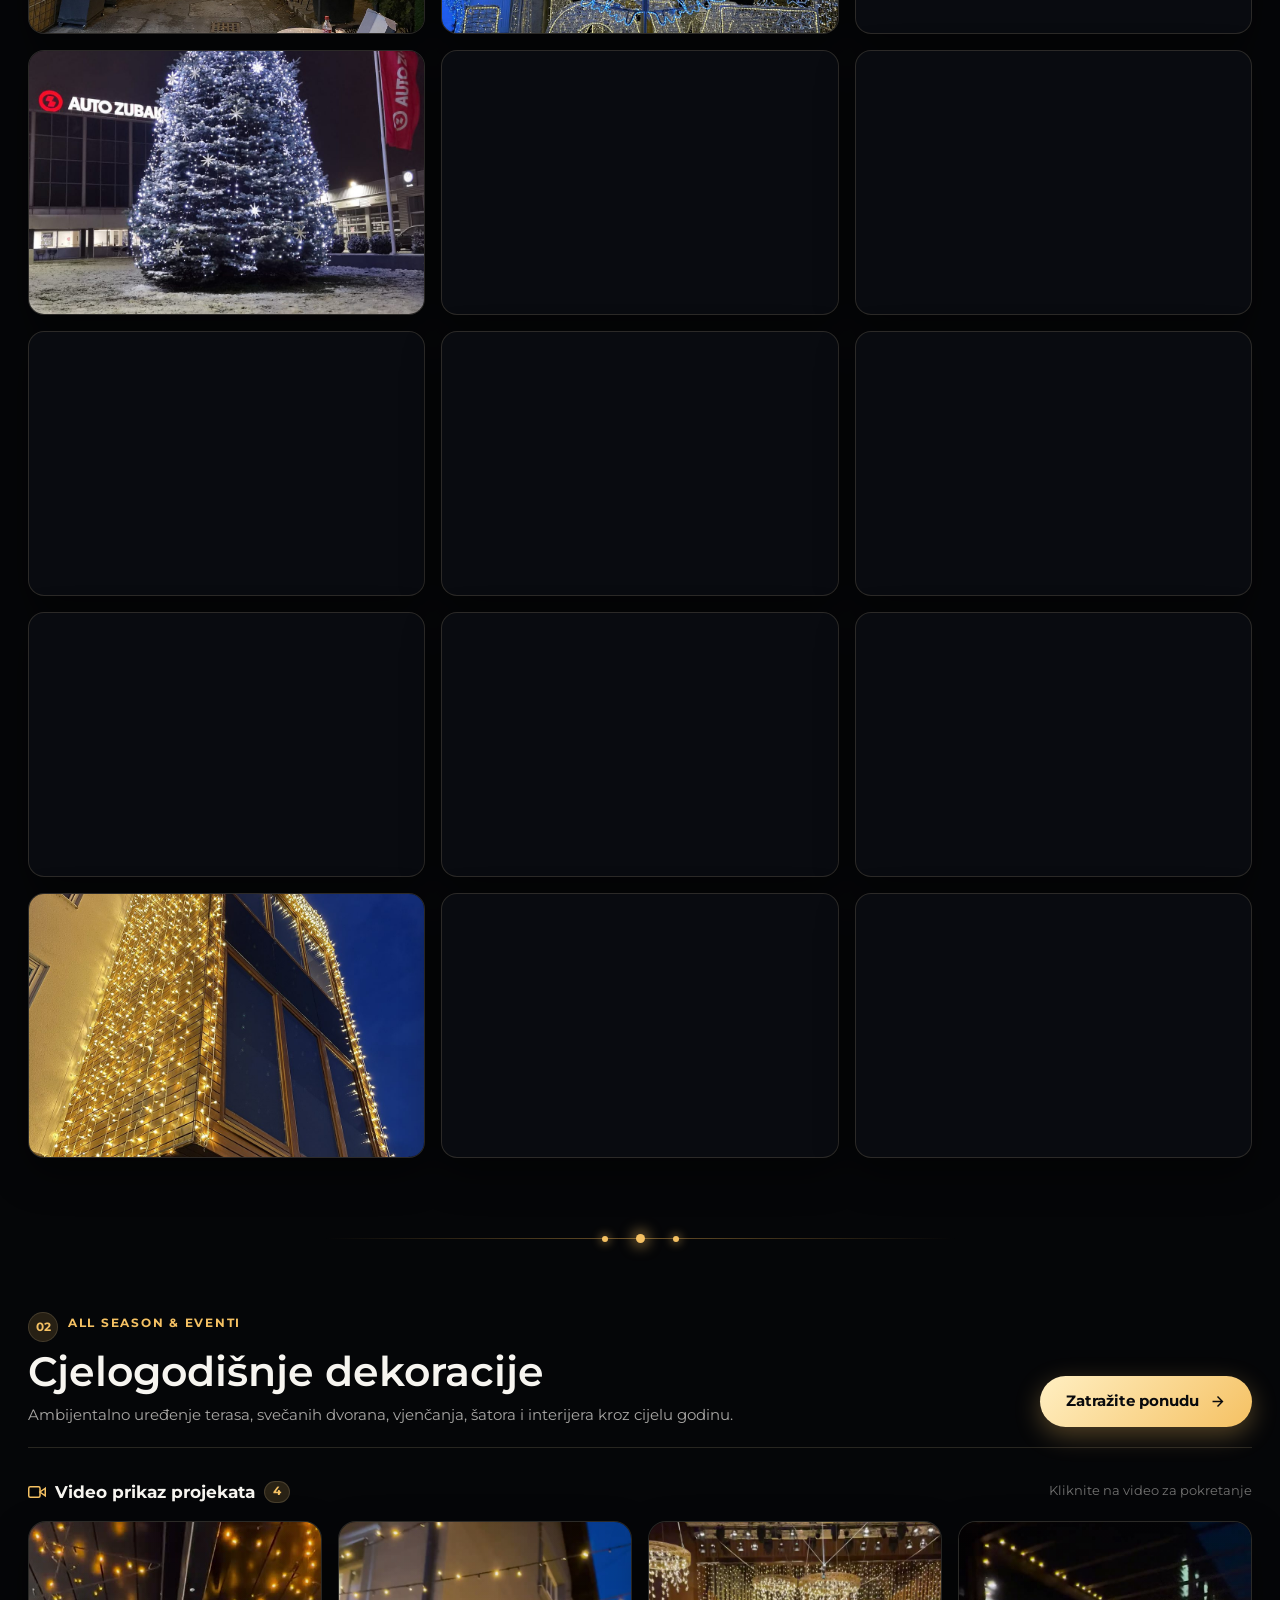
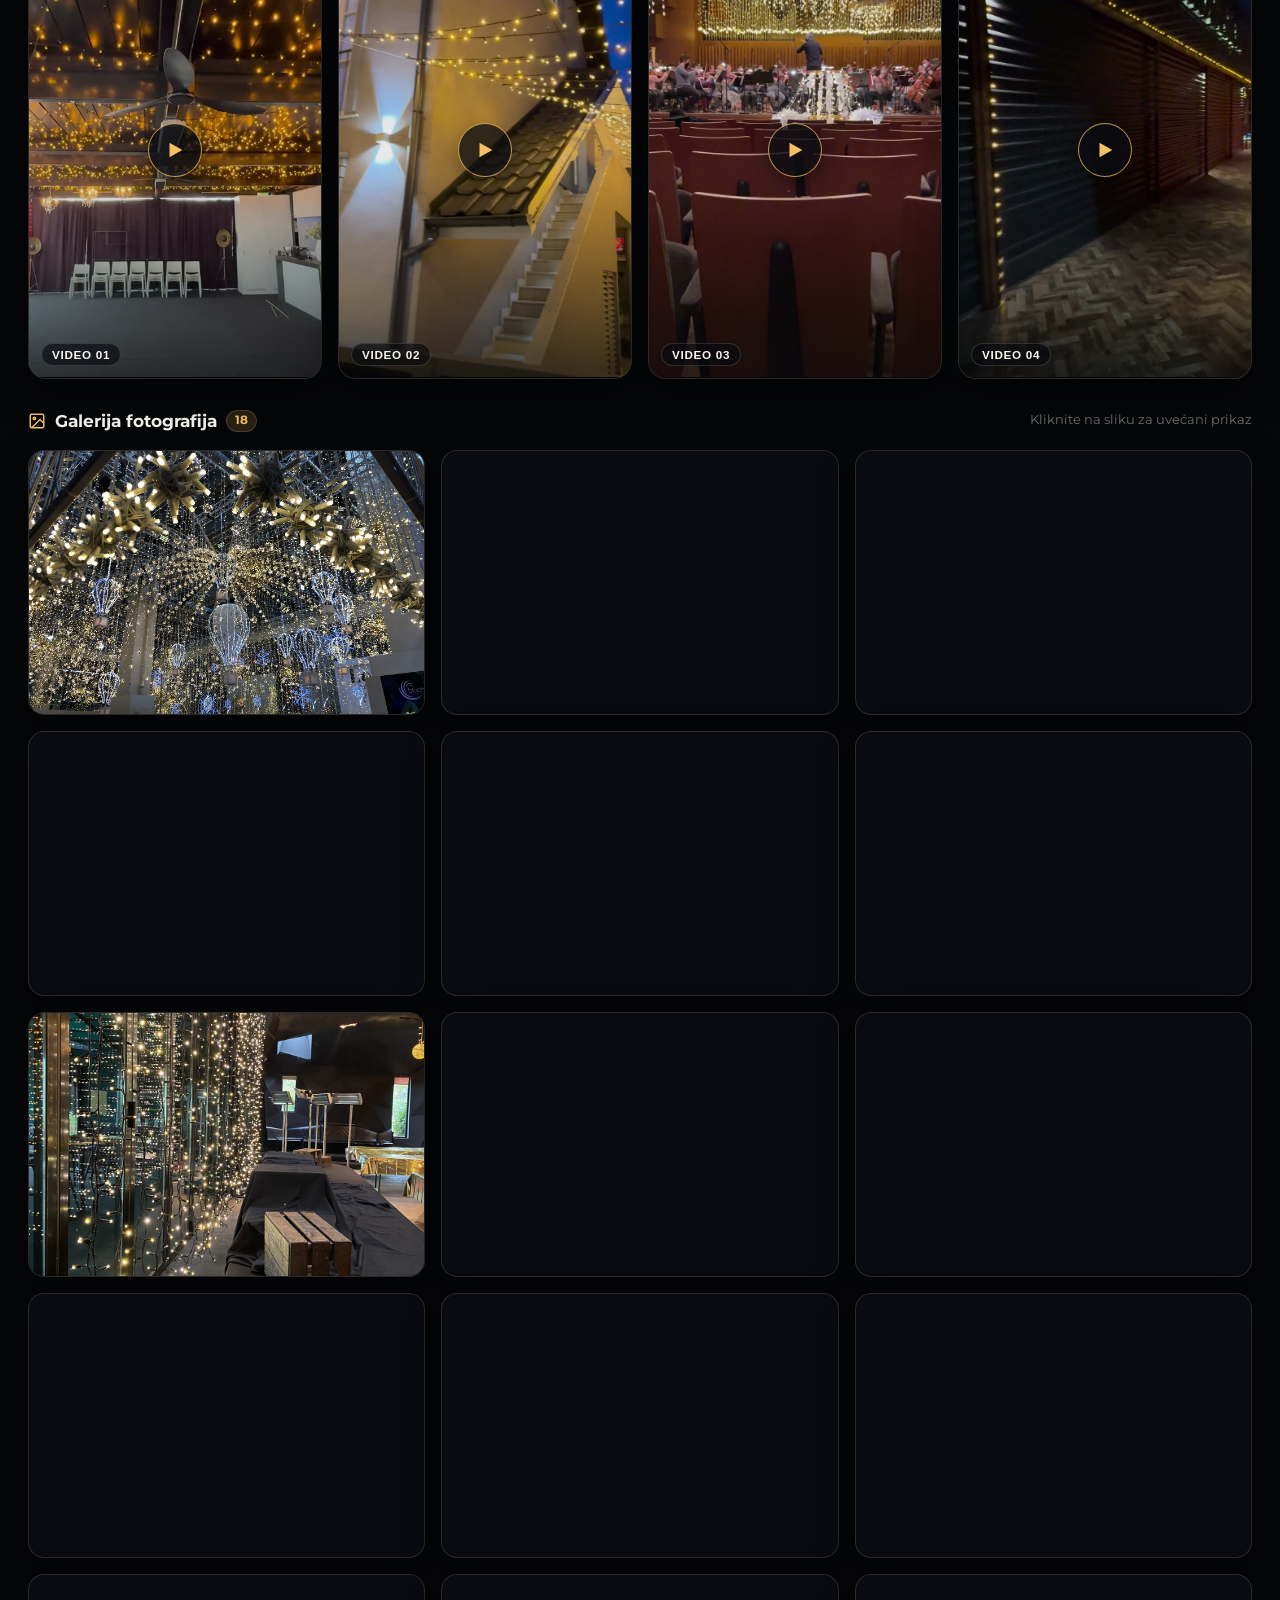
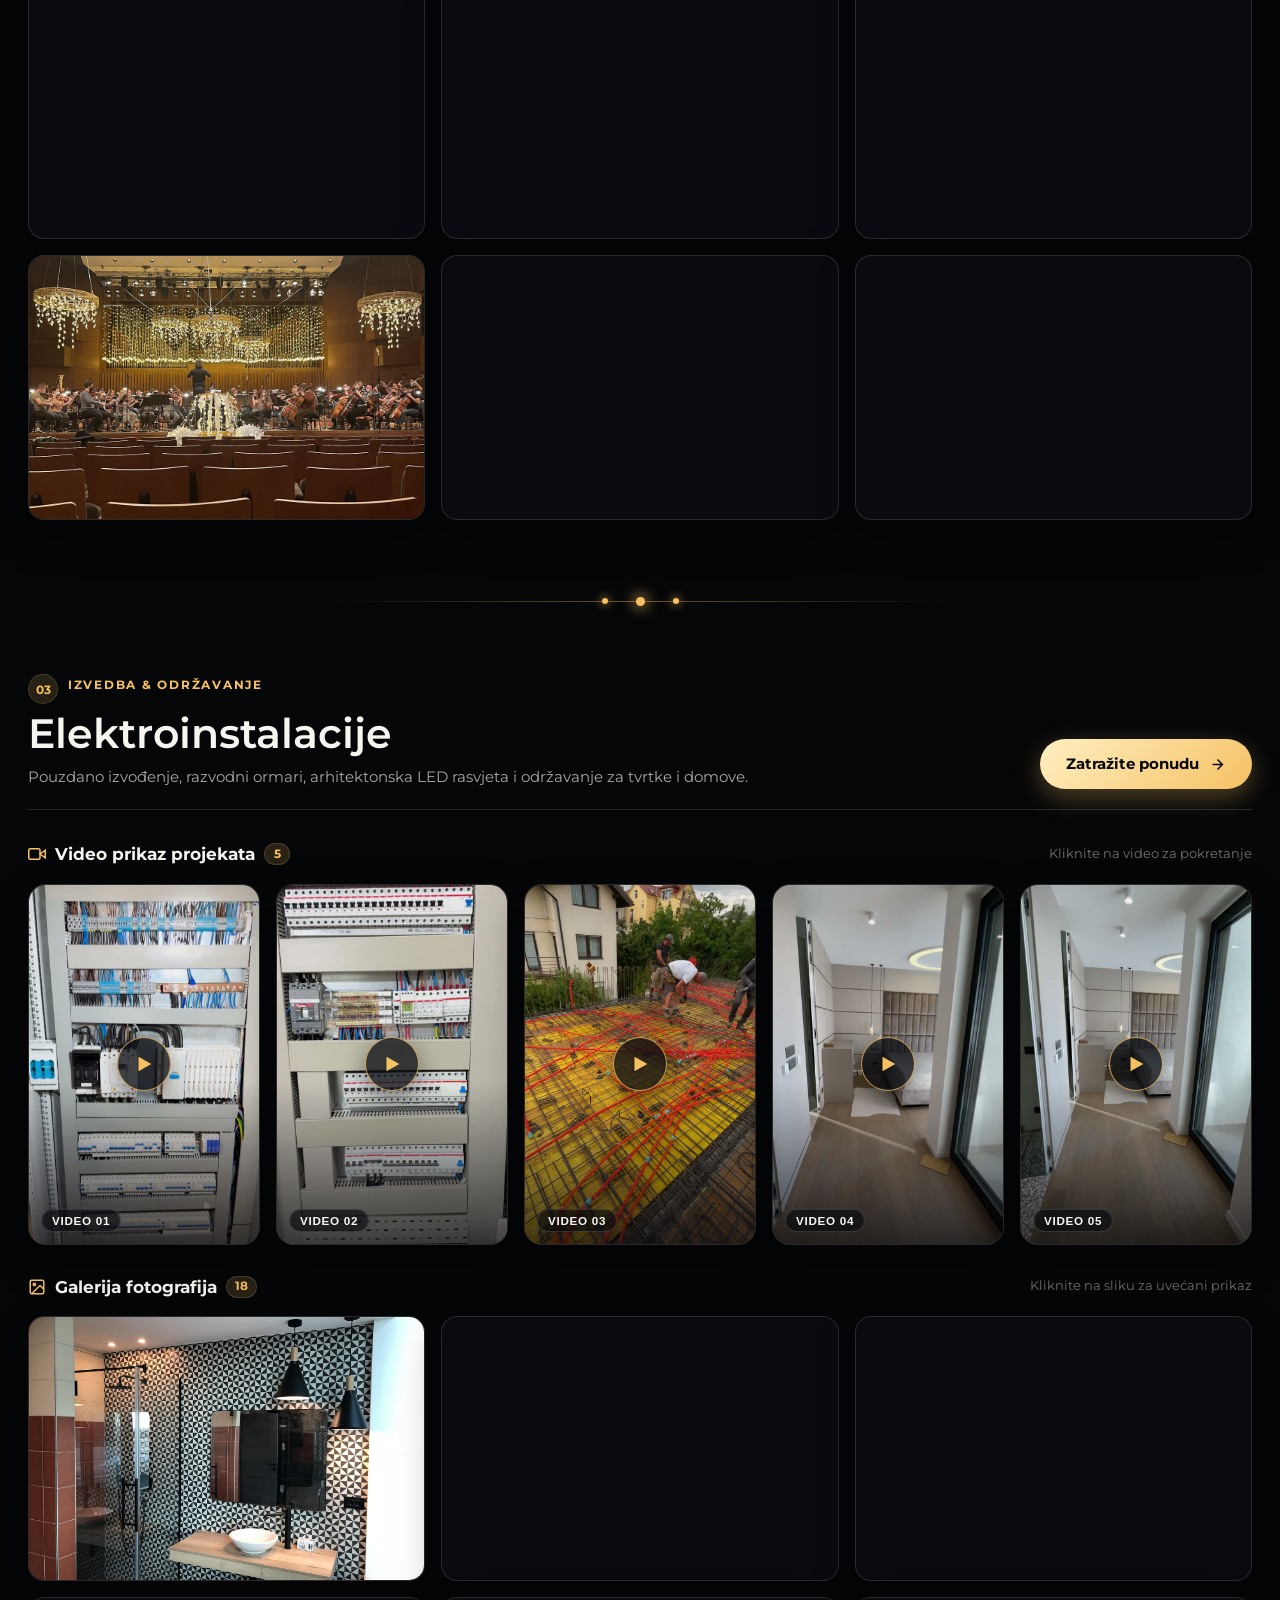
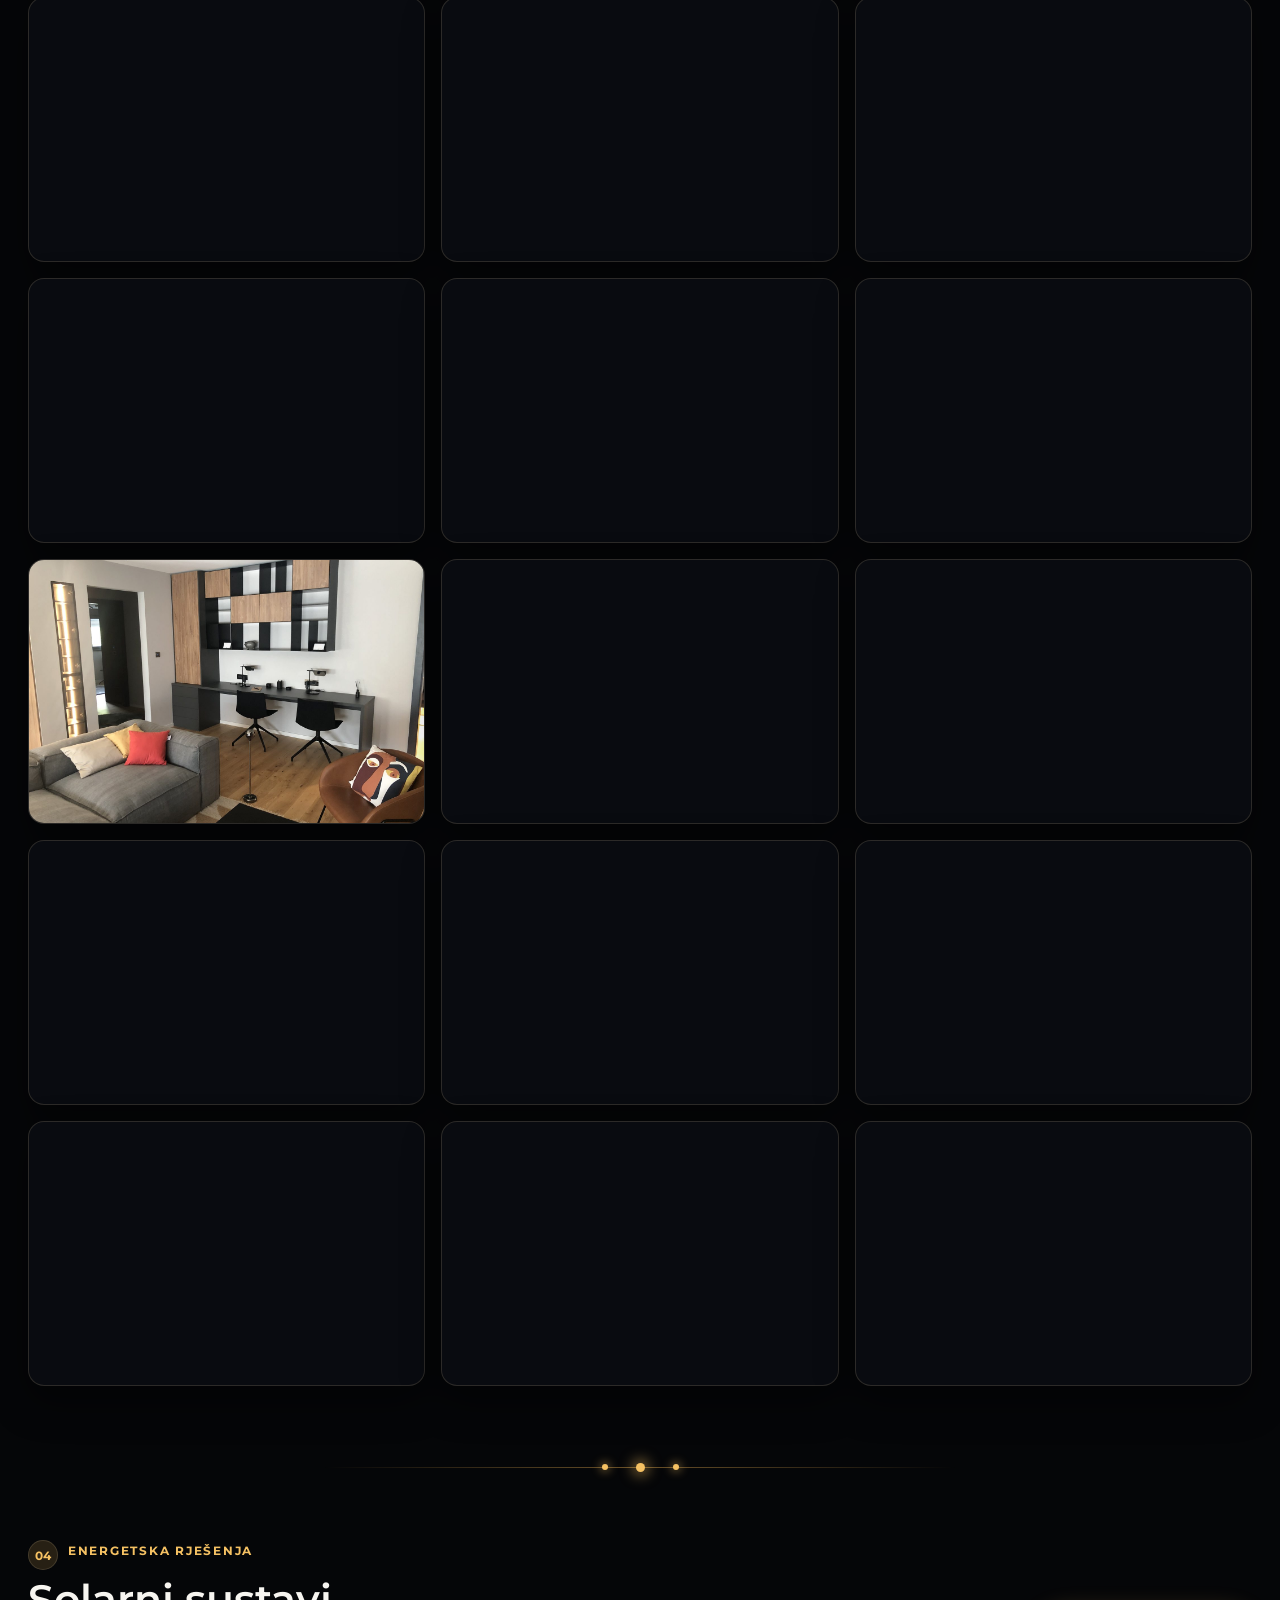
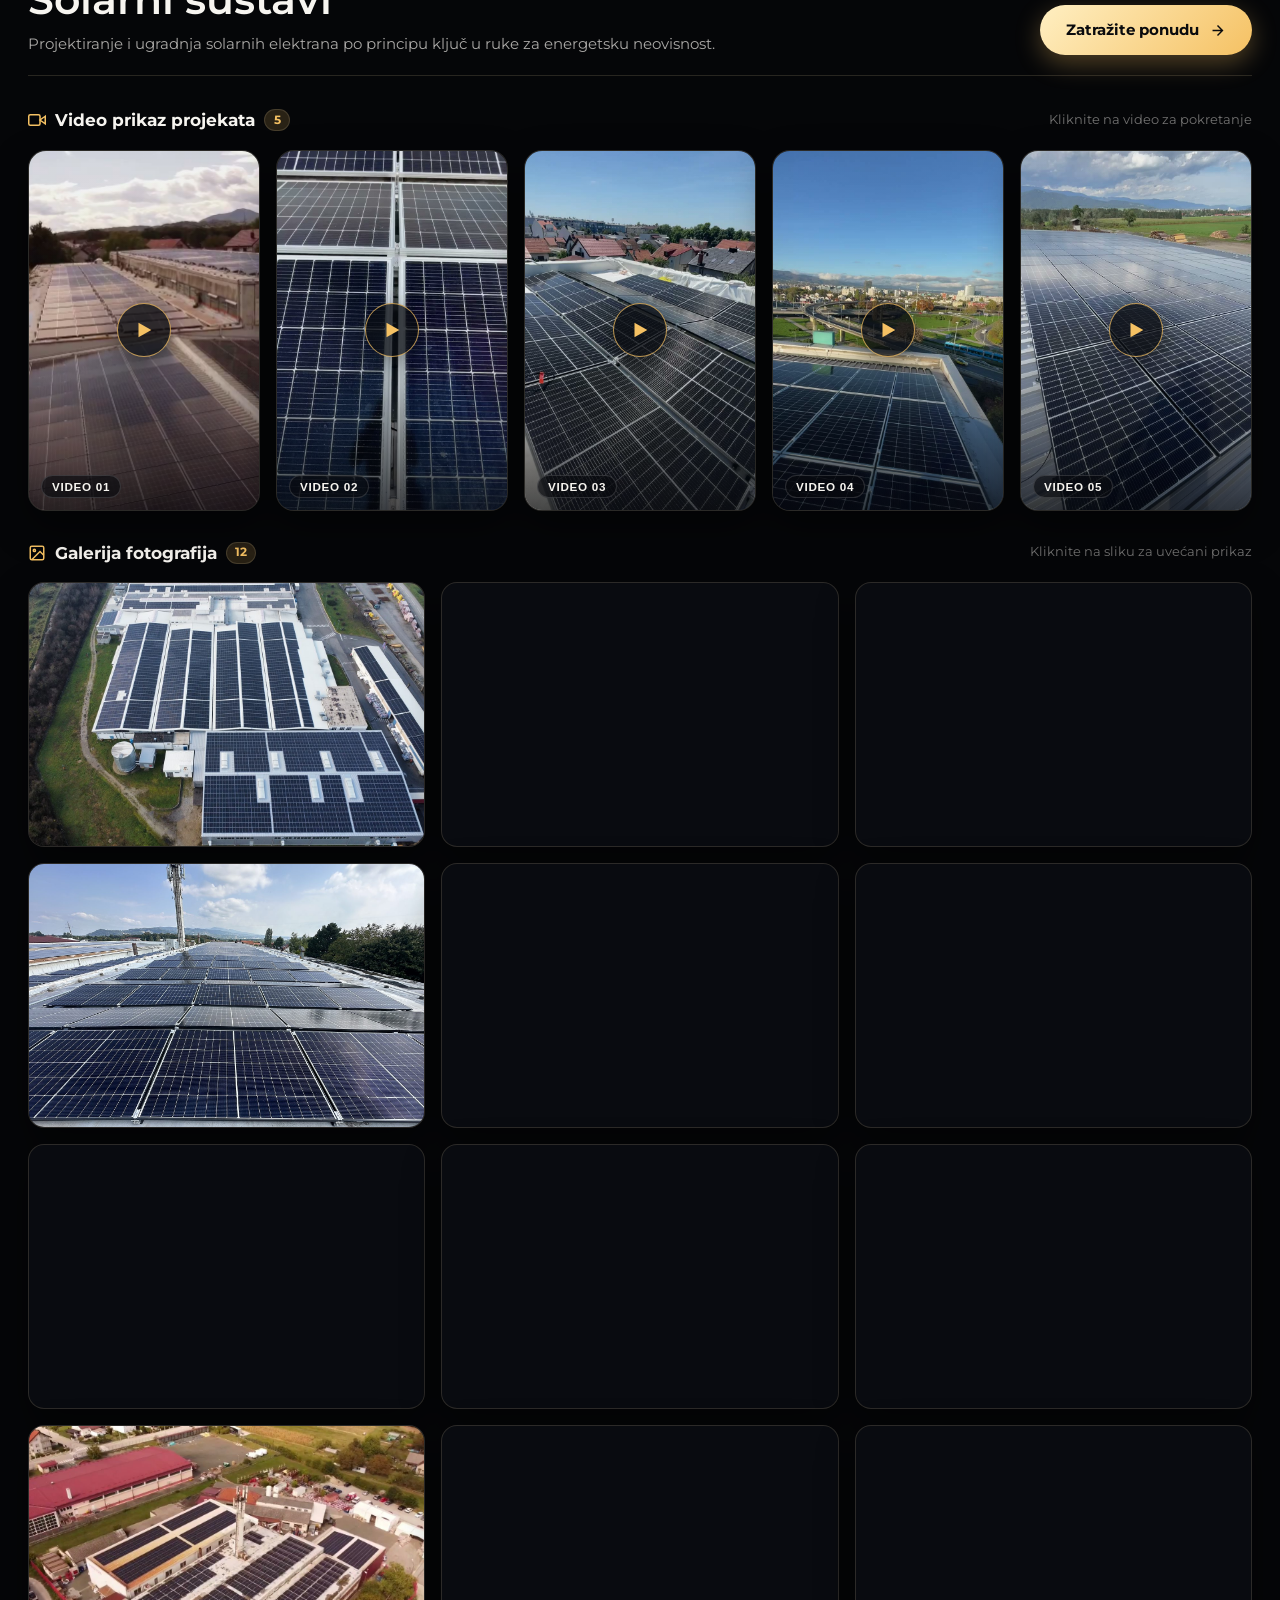
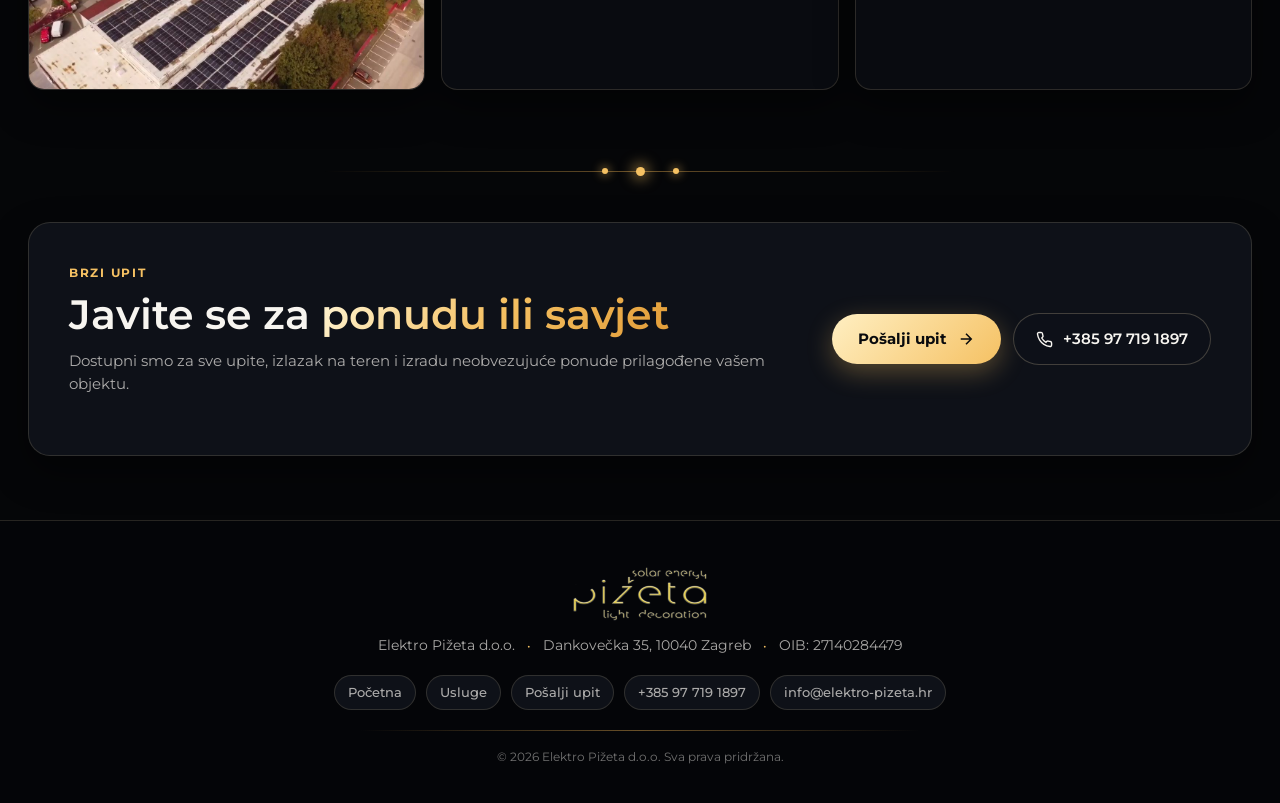
==== commit e09bf6e2: "feat: add Light Domes showcase video to mobile and PC hero playlists" ====
--- a/usluge.html
+++ b/usluge.html
@@ -1918,6 +1918,6 @@
     </div>
   </footer>
 
-  <script src="script.js"></script>
+  <script src="script.js?v=4"></script>
 </body>
 </html>
